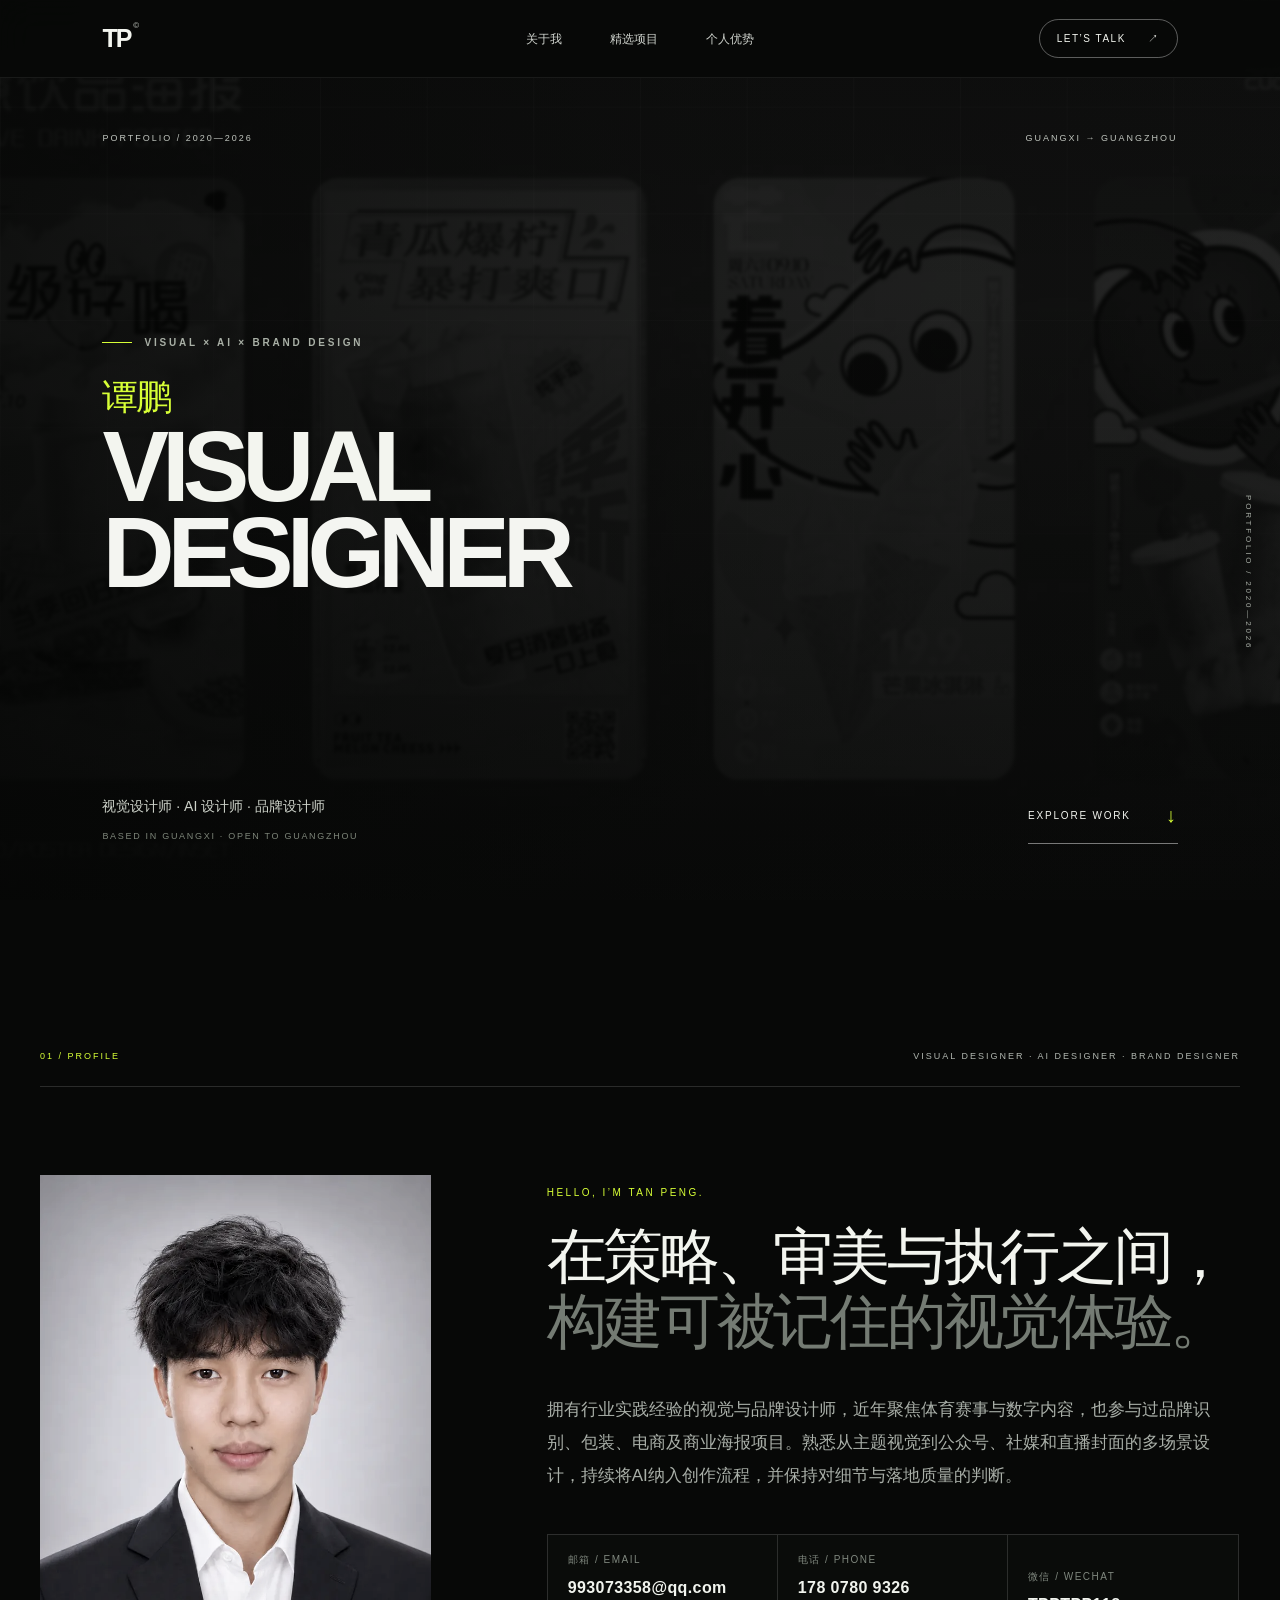
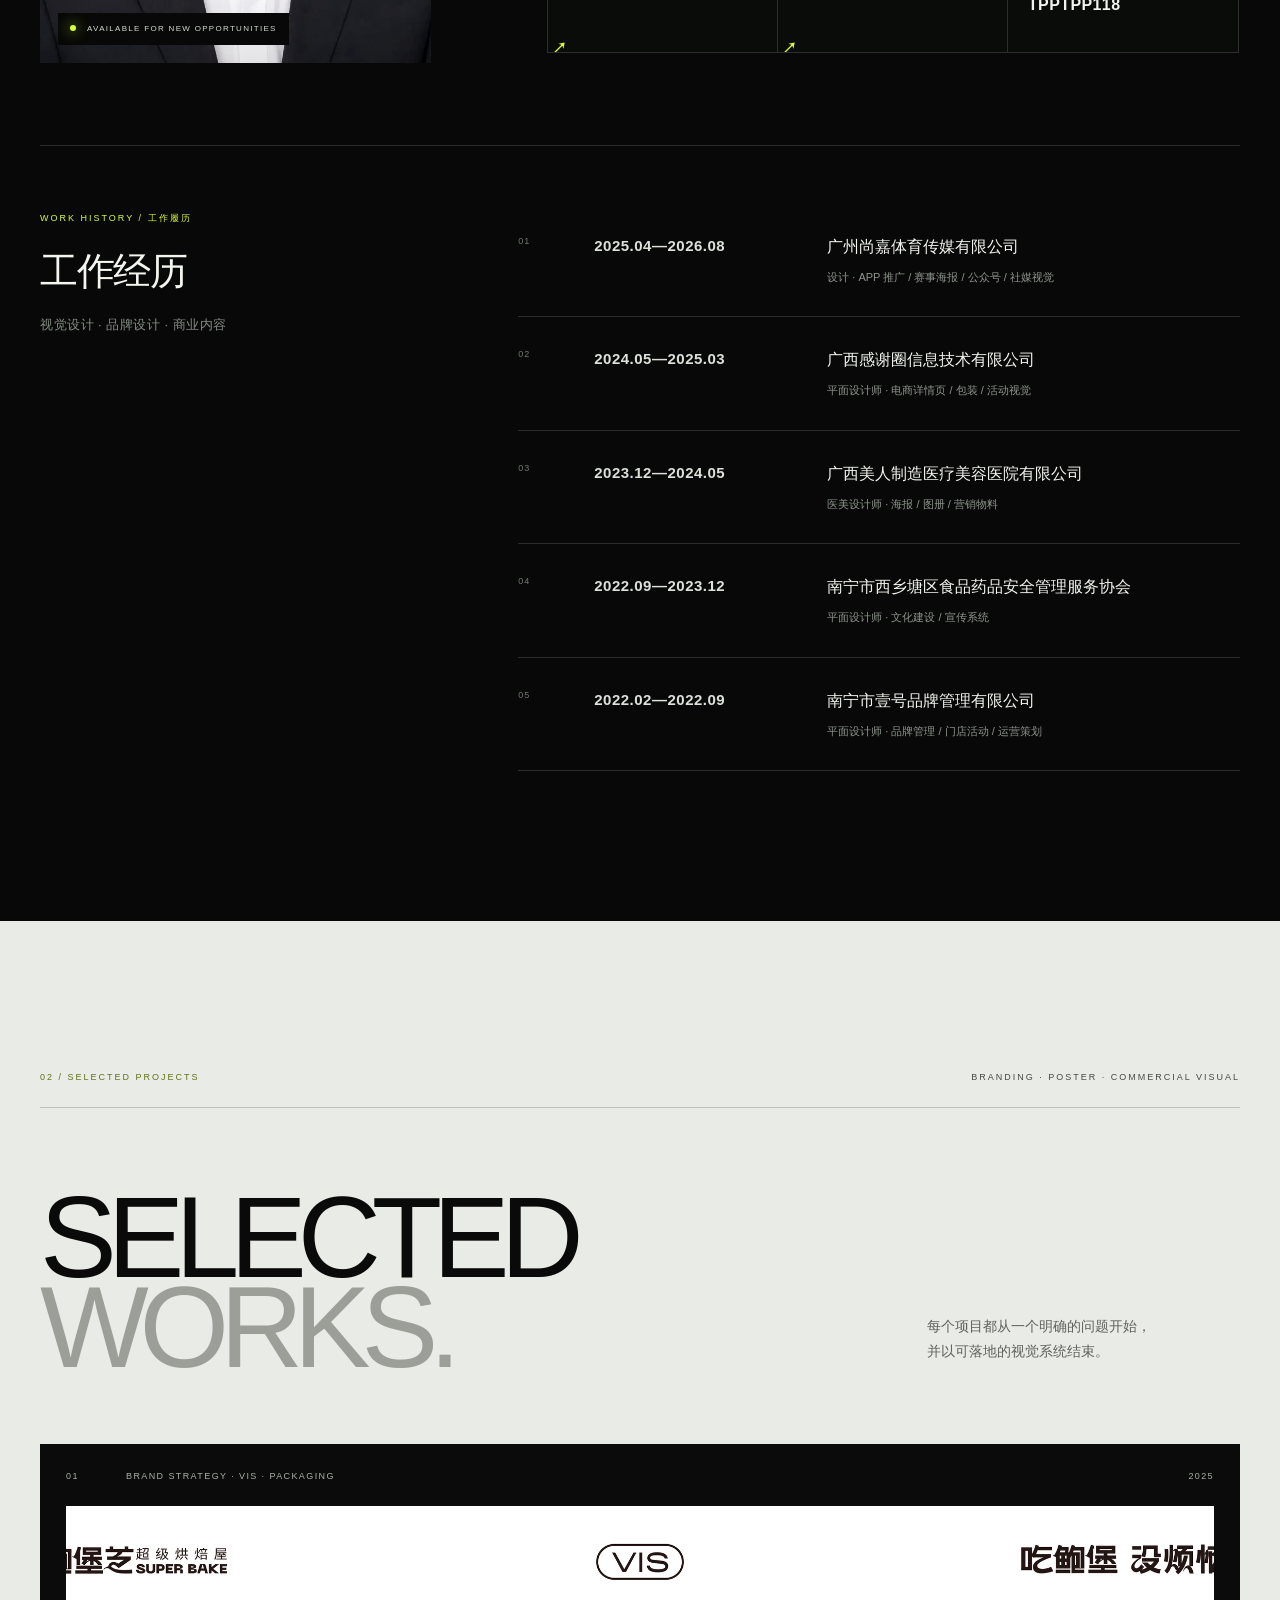
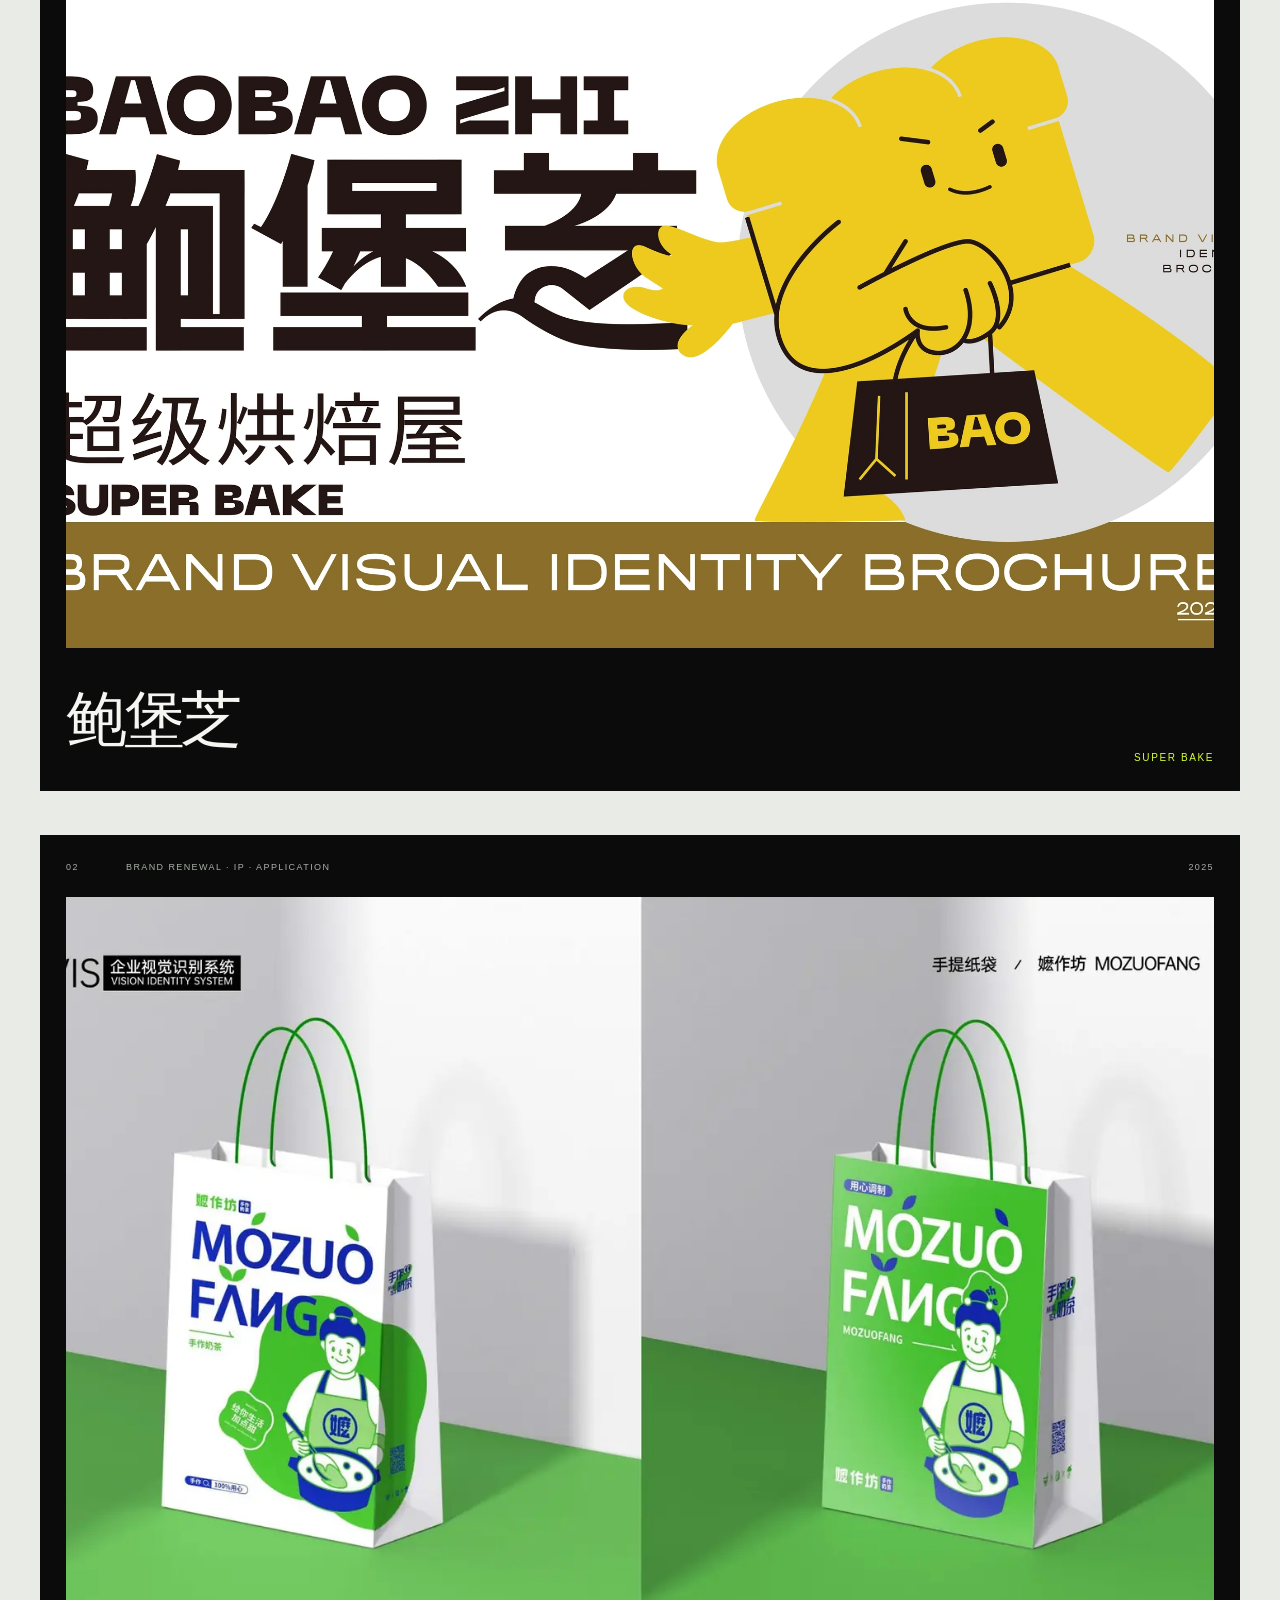
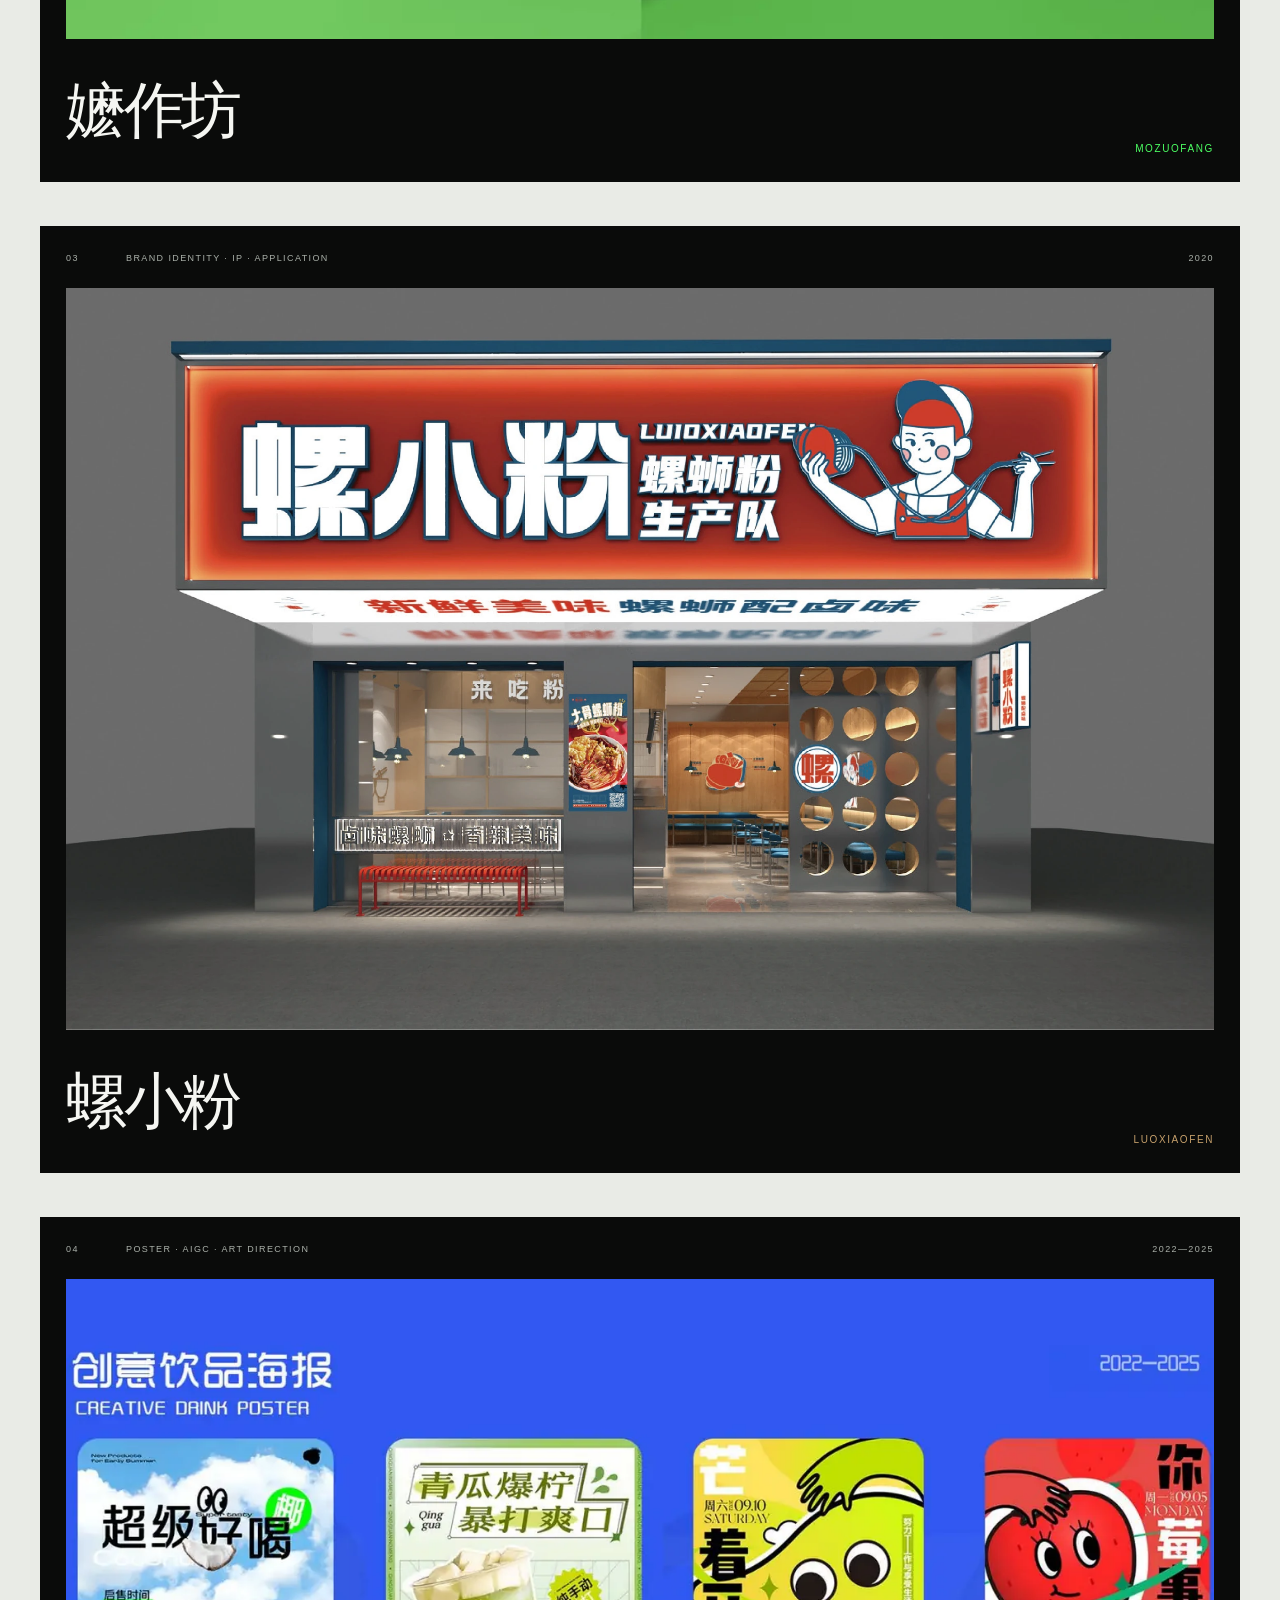
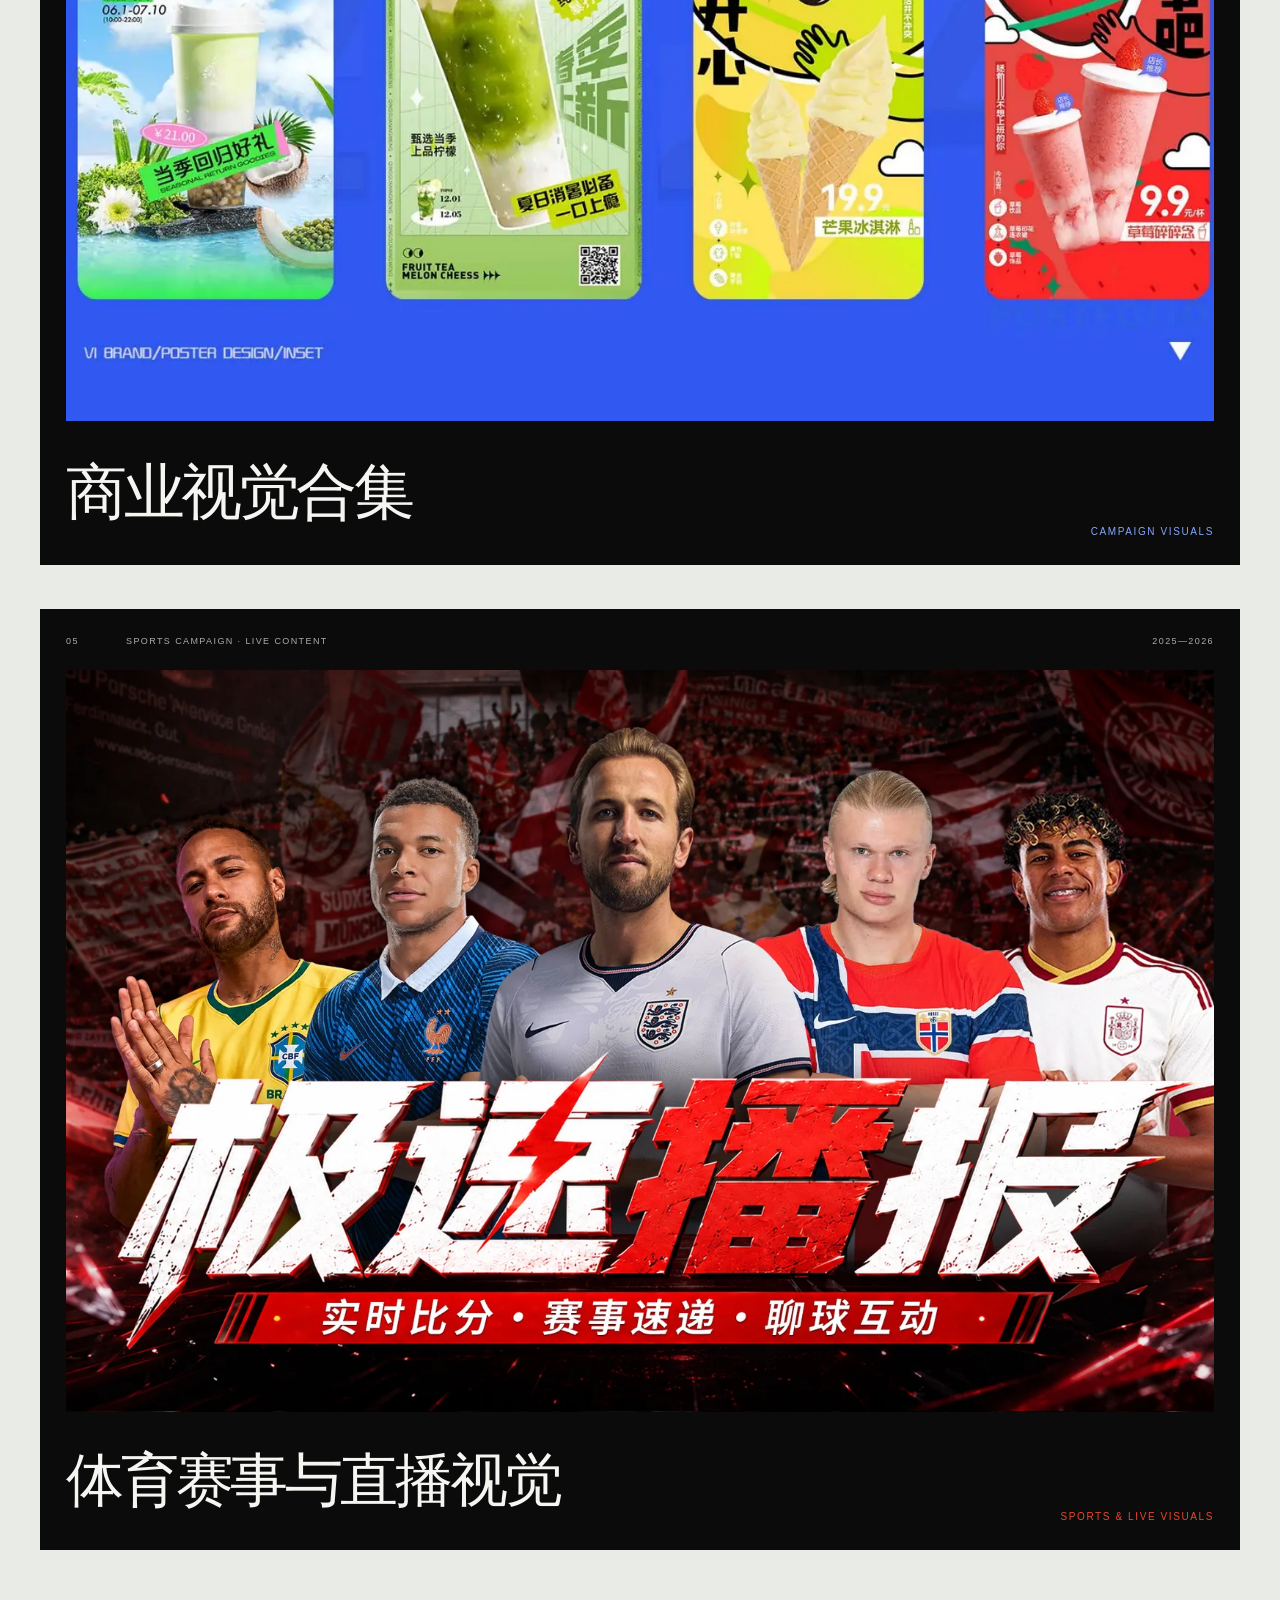
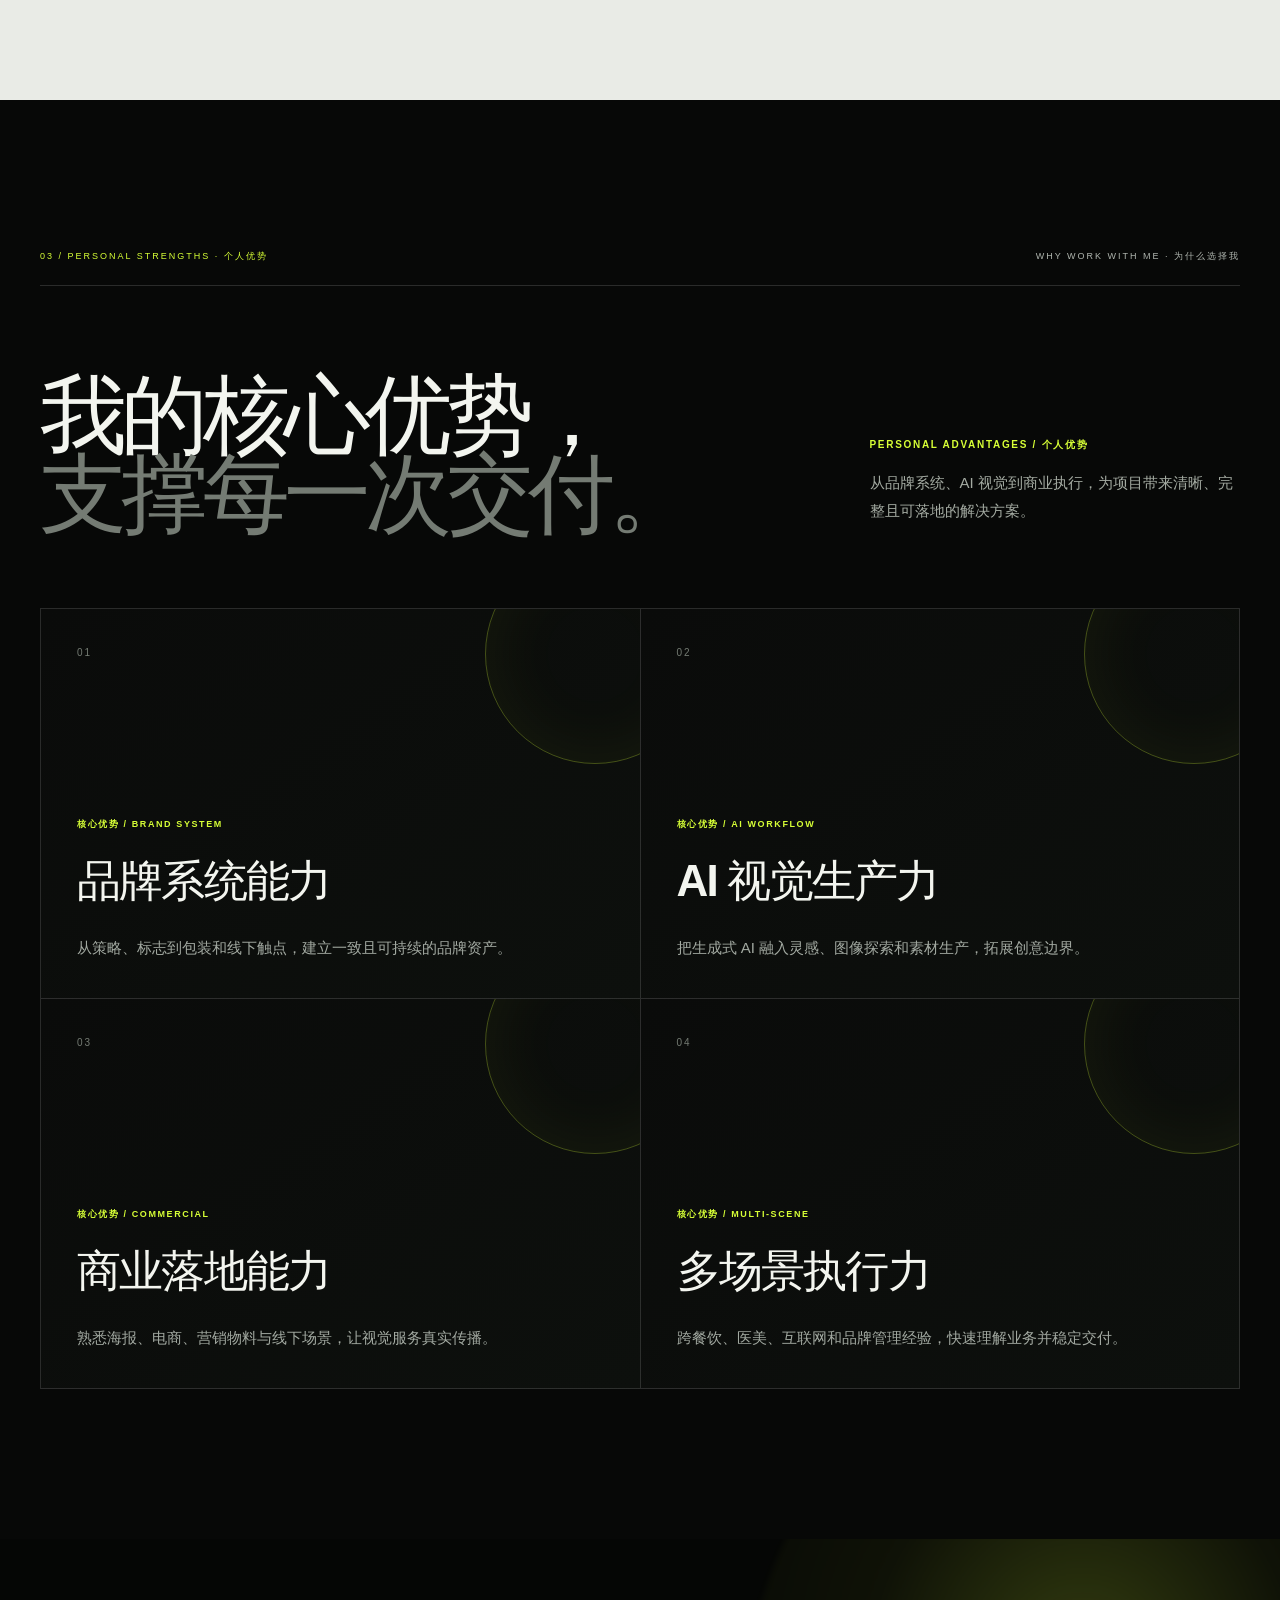
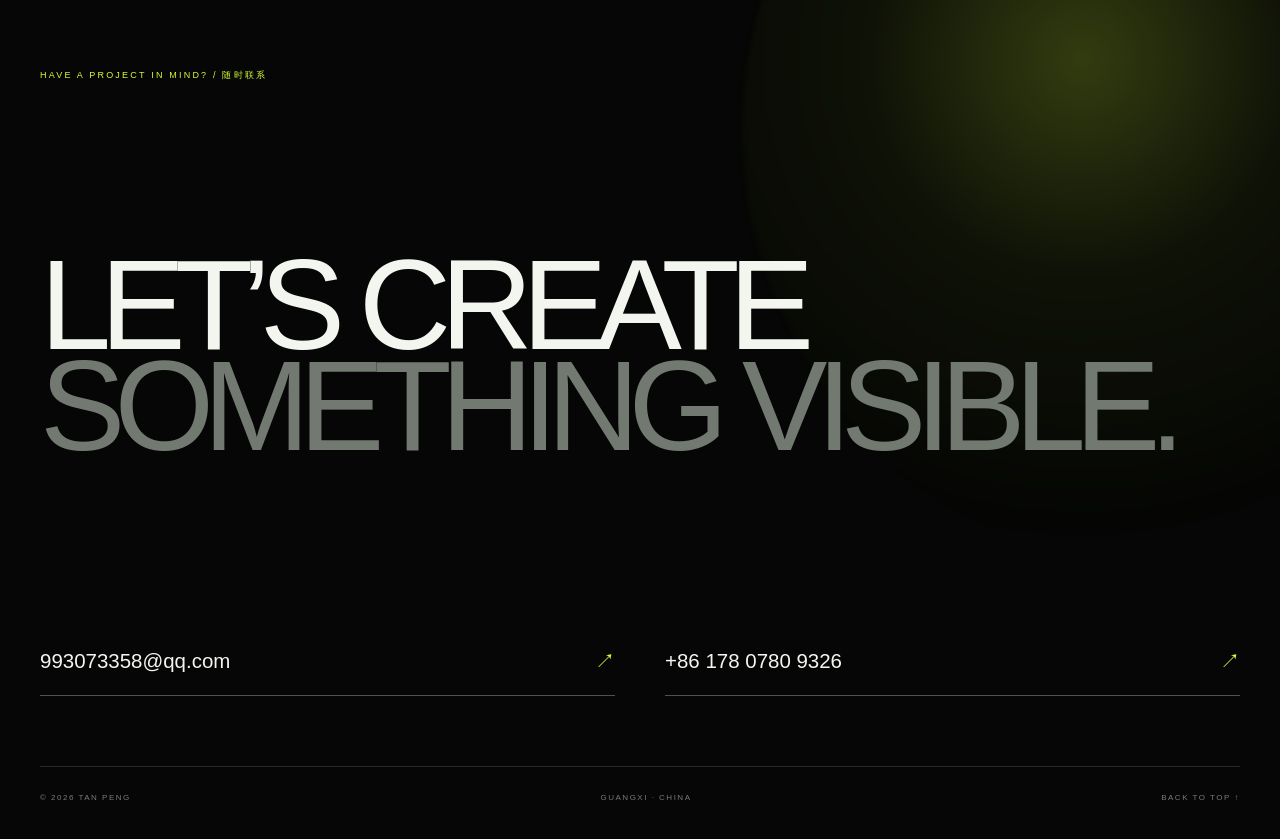
==== index.html @ 080be30c "Refresh Super Bake cover and brand positioning artwork" ====
<!doctype html>
<html lang="zh-CN">
  <head>
    <meta charset="UTF-8" />
    <meta name="viewport" content="width=device-width, initial-scale=1.0" />
    <meta name="description" content="视觉设计师、AI设计师、品牌设计师谭鹏的个人作品集 V2。" />
    <title>谭鹏 | Visual · AI · Brand Designer — V2</title>
    <script type="module" crossorigin src="./assets/index-BHKo-vGK.js?v=20261015-bao5"></script>
    <link rel="stylesheet" crossorigin href="./assets/index-DG2qx6yx.css">
    <link rel="stylesheet" href="./sports-case.css">
    <link rel="stylesheet" href="./baobao-case.css?v=20261014-4">
    <link rel="stylesheet" href="./mozuofang-case.css?v=20261014-moz3">
    <link rel="stylesheet" href="./luoxiaofen-case.css?v=20261014-luo1">
    <link rel="stylesheet" href="./site-cursor.css">
    <link rel="stylesheet" href="./case-controls.css?v=20261014-close1">
    <link rel="stylesheet" href="./case-highlights.css?v=20261014-highlight1">
    <link rel="stylesheet" href="./home-refinement.css?v=20261014-reference-motion1">
    <link rel="stylesheet" href="./case-media-loader.css?v=20261015-load1">
    <link rel="stylesheet" href="./hero-playback.css?v=20261015-wx1">
    <script type="module" src="./hero-playback.js?v=20261015-wx1"></script>
    <script type="module" src="./case-media-loader.js?v=20261015-bao5"></script>
    <script type="module" src="./home-refinement.js?v=20261014-reference-motion1"></script>
    <script type="module" src="./case-highlights.js?v=20261014-highlight1"></script>
    <script type="module" src="./sports-case.js?v=20261015-load1"></script>
    <script type="module" src="./baobao-case.js?v=20261015-bao5"></script>
    <script type="module" src="./mozuofang-case.js?v=20261015-load1"></script>
    <script type="module" src="./luoxiaofen-case.js?v=20261015-load1"></script>
    <script type="module" src="./resume-update.js?v=20260917-intro3"></script>
  </head>
  <body><div id="root"></div></body>
</html>
---- assets/index-DG2qx6yx.css ----
/*! tailwindcss v4.2.1 | MIT License | https://tailwindcss.com */
@layer theme{:root,:host{--font-sans:ui-sans-serif, system-ui, sans-serif, "Apple Color Emoji", "Segoe UI Emoji", "Segoe UI Symbol", "Noto Color Emoji";--font-mono:ui-monospace, SFMono-Regular, Menlo, Monaco, Consolas, "Liberation Mono", "Courier New", monospace;--spacing:.25rem;--default-font-family:var(--font-sans);--default-mono-font-family:var(--font-mono)}}@layer base{*,:after,:before,::backdrop{box-sizing:border-box;border:0 solid;margin:0;padding:0}::file-selector-button{box-sizing:border-box;border:0 solid;margin:0;padding:0}html,:host{-webkit-text-size-adjust:100%;tab-size:4;line-height:1.5;font-family:var(--default-font-family,ui-sans-serif, system-ui, sans-serif, "Apple Color Emoji", "Segoe UI Emoji", "Segoe UI Symbol", "Noto Color Emoji");font-feature-settings:var(--default-font-feature-settings,normal);font-variation-settings:var(--default-font-variation-settings,normal);-webkit-tap-highlight-color:transparent}hr{height:0;color:inherit;border-top-width:1px}abbr:where([title]){-webkit-text-decoration:underline dotted;text-decoration:underline dotted}h1,h2,h3,h4,h5,h6{font-size:inherit;font-weight:inherit}a{color:inherit;-webkit-text-decoration:inherit;-webkit-text-decoration:inherit;-webkit-text-decoration:inherit;-webkit-text-decoration:inherit;text-decoration:inherit}b,strong{font-weight:bolder}code,kbd,samp,pre{font-family:var(--default-mono-font-family,ui-monospace, SFMono-Regular, Menlo, Monaco, Consolas, "Liberation Mono", "Courier New", monospace);font-feature-settings:var(--default-mono-font-feature-settings,normal);font-variation-settings:var(--default-mono-font-variation-settings,normal);font-size:1em}small{font-size:80%}sub,sup{vertical-align:baseline;font-size:75%;line-height:0;position:relative}sub{bottom:-.25em}sup{top:-.5em}table{text-indent:0;border-color:inherit;border-collapse:collapse}:-moz-focusring{outline:auto}progress{vertical-align:baseline}summary{display:list-item}ol,ul,menu{list-style:none}img,svg,video,canvas,audio,iframe,embed,object{vertical-align:middle;display:block}img,video{max-width:100%;height:auto}button,input,select,optgroup,textarea{font:inherit;font-feature-settings:inherit;font-variation-settings:inherit;letter-spacing:inherit;color:inherit;opacity:1;background-color:#0000;border-radius:0}::file-selector-button{font:inherit;font-feature-settings:inherit;font-variation-settings:inherit;letter-spacing:inherit;color:inherit;opacity:1;background-color:#0000;border-radius:0}:where(select:is([multiple],[size])) optgroup{font-weight:bolder}:where(select:is([multiple],[size])) optgroup option{padding-inline-start:20px}::file-selector-button{margin-inline-end:4px}::placeholder{opacity:1}@supports (not ((-webkit-appearance:-apple-pay-button))) or (contain-intrinsic-size:1px){::placeholder{color:currentColor}@supports (color:color-mix(in lab, red, red)){::placeholder{color:color-mix(in oklab, currentcolor 50%, transparent)}}}textarea{resize:vertical}::-webkit-search-decoration{-webkit-appearance:none}::-webkit-date-and-time-value{min-height:1lh;text-align:inherit}::-webkit-datetime-edit{display:inline-flex}::-webkit-datetime-edit-fields-wrapper{padding:0}::-webkit-datetime-edit{padding-block:0}::-webkit-datetime-edit-year-field{padding-block:0}::-webkit-datetime-edit-month-field{padding-block:0}::-webkit-datetime-edit-day-field{padding-block:0}::-webkit-datetime-edit-hour-field{padding-block:0}::-webkit-datetime-edit-minute-field{padding-block:0}::-webkit-datetime-edit-second-field{padding-block:0}::-webkit-datetime-edit-millisecond-field{padding-block:0}::-webkit-datetime-edit-meridiem-field{padding-block:0}::-webkit-calendar-picker-indicator{line-height:1}:-moz-ui-invalid{box-shadow:none}button,input:where([type=button],[type=reset],[type=submit]){appearance:button}::file-selector-button{appearance:button}::-webkit-inner-spin-button{height:auto}::-webkit-outer-spin-button{height:auto}[hidden]:where(:not([hidden=until-found])){display:none!important}}@layer components;@layer utilities{.relative{position:relative}.start{inset-inline-start:var(--spacing)}.contents{display:contents}.hidden{display:none}.table{display:table}}:root{--v2-bg:#070807;--v2-panel:#0d0f0d;--v2-text:#f3f5ef;--v2-muted:#929991;--v2-line:#ffffff24;--v2-accent:#d7ff36;--v2-max:1700px}*{box-sizing:border-box}html{scroll-behavior:smooth;background:var(--v2-bg)}body{background:var(--v2-bg);color:var(--v2-text);margin:0;font-family:Arial,PingFang SC,Microsoft YaHei,sans-serif;overflow-x:hidden}a{color:inherit;text-decoration:none}button{font:inherit}.v2-root{background:var(--v2-bg);overflow:hidden}.v2-shell{width:min(calc(100% - 80px),var(--v2-max));margin-inline:auto}.v2-section{padding:150px 0}.v2-reveal{opacity:0;transition:opacity .85s,transform .85s cubic-bezier(.2,.7,.2,1);transform:translateY(34px)}.v2-reveal.is-in{opacity:1;transform:none}.v2-nav{z-index:70;height:84px;padding:0 max(40px,calc((100vw - var(--v2-max))/2));-webkit-backdrop-filter:blur(18px);backdrop-filter:blur(18px);background:#0506056b;border-bottom:1px solid #ffffff1f;grid-template-columns:1fr auto 1fr;align-items:center;display:grid;position:fixed;inset:0 0 auto}.v2-logo{align-items:flex-start;width:max-content;display:flex}.v2-logo b{letter-spacing:-2px;font-size:25px}.v2-logo span{color:var(--v2-accent);margin:2px 0 0 4px;font-size:8px}.v2-navlinks{letter-spacing:1.8px;color:#d0d4ce;gap:40px;font-size:10px;display:flex}.v2-navlinks a{transition:all .25s}.v2-navlinks a:hover{color:var(--v2-accent)}.v2-contact-button{letter-spacing:1.5px;border:1px solid #ffffff57;border-radius:50px;justify-self:end;padding:11px 17px;font-size:10px;transition:all .3s}.v2-contact-button span{margin-left:18px}.v2-contact-button:hover{color:#060706;background:var(--v2-accent);border-color:var(--v2-accent)}.v2-hero{background:#090a09;min-height:100vh;position:relative;overflow:hidden}.v2-hero-video{object-fit:cover;filter:grayscale(.85)saturate(.45)contrast(1.15)brightness(.52);width:100%;height:100%;position:absolute;inset:0;transform:scale(1.02)}.v2-video-shade{background:linear-gradient(90deg,#040504f0,#0405047a 54%,#0405043d),linear-gradient(#0000 40%,#030403cc);position:absolute;inset:0}.v2-grid{background-image:linear-gradient(#ffffff0d 1px,#0000 1px),linear-gradient(90deg,#ffffff0d 1px,#0000 1px);background-size:8.333vw 8.333vw;position:absolute;inset:0;-webkit-mask-image:linear-gradient(#000,#0000 88%);mask-image:linear-gradient(#000,#0000 88%)}.v2-hero-inner{z-index:2;flex-direction:column;min-height:100vh;padding:132px 0 56px;display:flex;position:relative}.v2-hero-topline{color:#c0c5be;letter-spacing:2px;justify-content:space-between;font-size:9px;display:flex}.v2-hero-title{margin:auto 0}.v2-hero-title p{color:var(--v2-accent);letter-spacing:3px;margin:0 0 25px;font-size:11px}.v2-hero-title h1{letter-spacing:-.085em;margin:0;font-size:clamp(76px,9.5vw,178px);font-weight:800;line-height:.76}.v2-hero-title h1 span{display:block}.v2-hero-title h1 span:nth-child(2){color:#0000;-webkit-text-stroke:1px #ffffffb8;padding-left:13vw}.v2-hero-bottom{justify-content:space-between;align-items:end;display:flex}.v2-hero-bottom p{color:#d5d8d3;margin:0;font-size:14px;line-height:1.7}.v2-hero-bottom a{letter-spacing:1.8px;border-bottom:1px solid #ffffff73;align-items:center;gap:35px;padding:13px 0;font-size:10px;display:flex}.v2-hero-bottom b{color:var(--v2-accent);font-size:20px}.v2-hero-index{z-index:2;writing-mode:vertical-rl;color:#a7ada5;letter-spacing:2.8px;font-size:8px;position:absolute;top:50%;right:25px}.v2-section-head{border-bottom:1px solid var(--v2-line);letter-spacing:2px;color:#b1b7b0;justify-content:space-between;padding-bottom:22px;font-size:9px;display:flex}.v2-section-head span{color:var(--v2-accent)}.v2-section-head p{margin:0}.v2-profile-grid{grid-template-columns:.72fr 1.28fr;gap:9vw;padding:88px 0 110px;display:grid}.v2-portrait{aspect-ratio:4/5;background:#c9cbc8;max-width:560px;margin:0;position:relative;overflow:hidden}.v2-portrait img{object-fit:cover;object-position:center 20%;filter:saturate(.58)contrast(1.07);width:100%;height:100%}.v2-portrait:after{content:"";position:absolute;inset:0;box-shadow:inset 0 0 110px #0000002e}.v2-portrait figcaption{z-index:2;color:#d6dbd3;letter-spacing:1.3px;background:#070807;padding:10px 12px;font-size:8px;position:absolute;bottom:18px;left:18px}.v2-portrait i{background:var(--v2-accent);width:6px;height:6px;box-shadow:0 0 14px var(--v2-accent);border-radius:50%;margin-right:8px;display:inline-block}.v2-profile-copy{align-self:center}.v2-kicker{color:var(--v2-accent);letter-spacing:2.5px;font-size:10px}.v2-profile-copy h2{letter-spacing:-.055em;margin:25px 0 38px;font-size:clamp(42px,4.7vw,78px);font-weight:550;line-height:1.08}.v2-profile-copy h2 em,.v2-cap-title h2 em{color:#747b73;font-style:normal;display:block}.v2-intro{color:#a9afa8;max-width:820px;margin:0;font-size:17px;line-height:1.95}.v2-personal-links{border:1px solid var(--v2-line);background:#0a0c0a;grid-template-columns:repeat(3,1fr);margin-top:42px;display:grid}.v2-personal-links a,.v2-personal-links>span{border-right:1px solid var(--v2-line);flex-direction:column;justify-content:center;gap:9px;min-height:92px;padding:17px 20px;display:flex;position:relative}.v2-personal-links>:last-child{border-right:0}.v2-personal-links small{color:#7f877e;letter-spacing:1.5px;font-size:9px}.v2-personal-links strong{color:#f1f4ee;letter-spacing:.4px;font-size:14px}.v2-personal-links b{color:var(--v2-accent);font-size:17px;position:absolute;top:50%;right:18px;transform:translateY(-50%)}.v2-stats{border-top:1px solid var(--v2-line);border-bottom:1px solid var(--v2-line);grid-template-columns:repeat(4,1fr);display:grid}.v2-stats div{border-right:1px solid var(--v2-line);flex-direction:column;justify-content:space-between;min-height:210px;padding:34px;display:flex}.v2-stats div:last-child{border:0}.v2-stats strong{letter-spacing:-5px;font-size:72px;font-weight:450;line-height:1}.v2-stats sup{color:var(--v2-accent);font-size:25px}.v2-stats span{color:#d8ddd5;grid-template-columns:auto 1fr;align-items:baseline;gap:0 8px;line-height:1.3;display:grid}.v2-stats span b{color:var(--v2-accent);font-size:13px}.v2-stats span em{letter-spacing:.4px;font-size:15px;font-style:normal;font-weight:600}.v2-stats span small{color:#777f76;letter-spacing:1.4px;grid-column:1/-1;margin-top:7px;font-size:8px}.v2-experience{grid-template-columns:.7fr 1.3fr;gap:7vw;padding-top:125px;display:grid}.v2-experience-title span{color:var(--v2-accent);letter-spacing:2px;font-size:9px}.v2-experience-title h3{letter-spacing:-.035em;margin:20px 0;font-size:38px;font-weight:500;line-height:1.25}.v2-experience-row{border-bottom:1px solid var(--v2-line);grid-template-columns:48px 205px 1fr;align-items:start;gap:28px;padding:31px 0;display:grid}.v2-experience-row>span{color:#717970;letter-spacing:1px;font-size:9px}.v2-experience-row time{color:#dce1da;letter-spacing:.5px;font-size:13px;font-weight:600}.v2-experience-row h4{margin:0 0 10px;font-size:16px;font-weight:500}.v2-experience-row p{color:#8e958d;margin:0;font-size:11px}.v2-work{color:#090a09;background:#e9ebe6}.v2-section-head.light{color:#454943;border-color:#0000002e}.v2-section-head.light span{color:#637018}.v2-work-title{grid-template-columns:1.45fr .55fr;align-items:end;gap:60px;padding:85px 0 72px;display:grid}.v2-work-title h2{letter-spacing:-.08em;margin:0;font-size:clamp(74px,9vw,152px);line-height:.78}.v2-work-title h2 em{color:#9b9f98;font-style:normal}.v2-work-title p{color:#5e635d;margin:0 0 8px;font-size:14px;line-height:1.8}.v2-project-list{flex-direction:column;gap:44px;display:flex}.v2-project-card{color:#f5f6f2;background:#0a0b0a;padding:26px}.v2-project-card button{width:100%;color:inherit;text-align:left;cursor:pointer;background:0 0;border:0;padding:0;display:block}.v2-project-meta{color:#aab0a9;letter-spacing:1.4px;grid-template-columns:60px 1fr auto;padding:0 0 22px;font-size:9px;display:grid}.v2-project-meta p{margin:0}.v2-project-image{background:#121412;height:min(58vw,820px);position:relative;overflow:hidden}.v2-project-image img{object-fit:cover;width:100%;height:100%;transition:transform 1s cubic-bezier(.2,.7,.2,1),filter .5s}.v2-project-image span{background:var(--project-accent);color:#080908;letter-spacing:1.5px;opacity:0;padding:14px 18px;font-size:9px;transition:all .4s;position:absolute;bottom:24px;right:24px;transform:translateY(20px)}.v2-project-card:hover img{filter:saturate(1.08);transform:scale(1.025)}.v2-project-card:hover .v2-project-image span{opacity:1;transform:none}.v2-project-name{justify-content:space-between;align-items:end;padding-top:25px;display:flex}.v2-project-name h3{letter-spacing:-.055em;margin:0;font-size:clamp(38px,4.8vw,78px)}.v2-project-name p{color:var(--project-accent);letter-spacing:1.6px;margin:0;font-size:10px}.v2-cap-title{grid-template-columns:1.35fr .65fr;align-items:end;gap:60px;padding:90px 0 75px;display:grid}.v2-cap-title h2{letter-spacing:-.065em;margin:0;font-size:clamp(52px,6.8vw,108px);line-height:.9}.v2-cap-title p{color:#a4aba2;max-width:520px;margin:0 0 8px;font-size:15px;line-height:1.85}.v2-cap-title p b{color:var(--v2-accent);letter-spacing:1.7px;margin-bottom:15px;font-size:10px;display:block}.v2-cap-grid{border-top:1px solid var(--v2-line);border-left:1px solid var(--v2-line);grid-template-columns:1fr 1fr;display:grid}.v2-cap-card{border-right:1px solid var(--v2-line);border-bottom:1px solid var(--v2-line);background:linear-gradient(145deg,#0a0b0a,#0d100d);flex-direction:column;justify-content:space-between;min-height:390px;padding:36px;display:flex;position:relative;overflow:hidden}.v2-cap-card>span{color:#747b73;letter-spacing:2px;font-size:10px}.v2-cap-card i{border:1px solid #d7ff3647;border-radius:50%;width:220px;height:220px;transition:all .6s;position:absolute;top:-65px;right:-65px;box-shadow:inset 0 0 75px #d7ff360f}.v2-cap-card:hover i{background:#d7ff360d;transform:scale(1.18)}.v2-cap-card small{color:var(--v2-accent);letter-spacing:1.6px;font-size:9px;font-weight:650}.v2-cap-card h3{letter-spacing:-.04em;margin:14px 0 20px;font-size:44px;font-weight:550}.v2-cap-card p{color:#a2a9a1;max-width:560px;margin:0;font-size:15px;line-height:1.85}.v2-footer{background:#050605;min-height:100vh;position:relative;overflow:hidden}.v2-footer-orb{filter:blur(3px);background:radial-gradient(circle at 38% 42%,#d7ff3638,#d7ff360d 28%,#0000 64%);border-radius:50%;width:70vw;height:70vw;position:absolute;top:-20vw;right:-28vw}.v2-footer-inner{z-index:2;flex-direction:column;justify-content:space-between;min-height:100vh;padding:130px 0 35px;display:flex;position:relative}.v2-footer-inner>p{color:var(--v2-accent);letter-spacing:2.2px;margin:0;font-size:9px}.v2-footer h2{letter-spacing:-.085em;margin:auto 0;font-size:clamp(72px,10vw,170px);line-height:.79}.v2-footer h2 em{color:#727971;font-style:normal}.v2-footer-contact{grid-template-columns:1fr 1fr;gap:50px;margin-bottom:70px;display:grid}.v2-footer-contact a{border-bottom:1px solid #ffffff4d;justify-content:space-between;padding:18px 0;font-size:clamp(17px,1.6vw,27px);display:flex}.v2-footer-contact span{color:var(--v2-accent)}.v2-footer-bottom{border-top:1px solid var(--v2-line);color:#777e77;letter-spacing:1.5px;justify-content:space-between;padding-top:25px;font-size:8px;display:flex}.v2-case{z-index:100;color:#f4f5f1;background:#070807;position:fixed;inset:0;overflow:auto}.v2-case>header{z-index:4;border-bottom:1px solid var(--v2-line);-webkit-backdrop-filter:blur(20px);backdrop-filter:blur(20px);letter-spacing:1.7px;background:#070807e0;justify-content:space-between;align-items:center;height:78px;padding:0 32px;font-size:9px;display:flex;position:sticky;top:0}.v2-case>header button{color:#fff;cursor:pointer;background:0 0;border:0;padding:0}.v2-case>header b{color:var(--v2-accent);margin-left:18px;font-size:22px}.v2-case-shell{width:min(calc(100% - 80px),var(--v2-max));margin:auto;padding:110px 0}.v2-case-title{padding-bottom:70px}.v2-case-title p{color:var(--case-accent);letter-spacing:1.7px;font-size:9px}.v2-case-title h2{letter-spacing:-.075em;margin:30px 0 0;font-size:clamp(68px,9vw,150px);line-height:.78}.v2-case-title small{color:#737a72;letter-spacing:2px;margin-top:24px;font-size:.14em;display:block}.v2-case-hero{margin:0}.v2-case-hero img{object-fit:cover;width:100%;max-height:880px;display:block}.v2-case-summary{border-bottom:1px solid var(--v2-line);grid-template-columns:1.4fr .6fr;gap:9vw;padding:110px 7vw;display:grid}.v2-case-summary p{letter-spacing:-.04em;margin:0;font-size:clamp(28px,3.2vw,52px);line-height:1.32}.v2-case-summary span{color:#8e958d;align-self:end;font-size:10px;line-height:1.8}.v2-case-thinking{background:#262926;grid-template-columns:1fr 1fr;gap:2px;display:grid}.v2-case-thinking article{background:#0b0c0b;padding:80px 7vw}.v2-case-thinking span{color:var(--v2-accent);letter-spacing:1.7px;font-size:8px}.v2-case-thinking h3{margin:54px 0 18px;font-size:34px;font-weight:500}.v2-case-thinking p{color:#979e96;max-width:600px;margin:0;font-size:14px;line-height:1.9}.v2-case-gallery{grid-template-columns:1fr 1fr;gap:30px;padding-top:100px;display:grid}.v2-case-gallery figure{margin:0}.v2-case-gallery figure.wide{grid-column:1/-1}.v2-case-gallery img{object-fit:cover;background:#151715;width:100%;height:100%;max-height:820px;display:block}.v2-case-gallery figcaption{color:#717870;letter-spacing:1.5px;padding-top:12px;font-size:8px}@media (width<=1000px){.v2-shell{width:min(calc(100% - 38px),var(--v2-max))}.v2-nav{grid-template-columns:1fr 1fr;height:70px;padding:0 19px}.v2-navlinks{display:none}.v2-hero-inner{padding-top:110px}.v2-hero-title h1{font-size:18vw}.v2-hero-title h1 span:nth-child(2){padding-left:0}.v2-hero-index{display:none}.v2-profile-grid,.v2-experience,.v2-work-title,.v2-cap-title,.v2-case-summary{grid-template-columns:1fr}.v2-portrait{max-width:100%}.v2-personal-links{grid-template-columns:1fr}.v2-personal-links a,.v2-personal-links>span{border-right:0;border-bottom:1px solid var(--v2-line)}.v2-personal-links>:last-child{border-bottom:0}.v2-stats{grid-template-columns:1fr 1fr}.v2-stats div:nth-child(2){border-right:0}.v2-experience-row{grid-template-columns:35px 1fr}.v2-experience-row time{font-size:12px}.v2-experience-row>div{grid-column:2}.v2-project-card{padding:15px}.v2-project-image{height:65vw}.v2-project-meta p{display:none}.v2-cap-grid,.v2-footer-contact,.v2-case-thinking,.v2-case-gallery{grid-template-columns:1fr}.v2-case-shell{width:calc(100% - 38px);padding-top:70px}.v2-case-gallery figure.wide{grid-column:auto}}@media (prefers-reduced-motion:reduce){html{scroll-behavior:auto}.v2-reveal{opacity:1;transform:none}.v2-hero-video{display:none}.v2-hero{background:#0a0b0a}}.v2-personal-links a,.v2-personal-links>span{min-height:100px}.v2-personal-links small{font-size:10px}.v2-personal-links strong{font-size:16px}.v2-experience-row time{font-size:15px}.v2-profile-grid{padding-bottom:82px}.v2-experience{border-top:1px solid var(--v2-line);padding-top:58px}.v2-experience-title p{color:#858c84;letter-spacing:.5px;margin:0;font-size:13px}.v2-profile-copy{isolation:isolate;border:1px solid #0000;margin:-34px;padding:34px;transition:border-color .35s,background-color .35s;position:relative;overflow:hidden}.v2-profile-copy:before{content:"";z-index:-1;opacity:0;background:radial-gradient(440px circle at var(--pointer-x,68%) var(--pointer-y,32%),#d7ff3621,#d7ff3609 34%,transparent 68%);transition:opacity .35s;position:absolute;inset:0}.v2-profile-copy h2,.v2-profile-copy h2 em,.v2-profile-copy .v2-intro{transition:transform .55s cubic-bezier(.2,.75,.2,1),color .4s}.v2-personal-links>a,.v2-personal-links>span{isolation:isolate;transition:background-color .32s,color .32s,transform .32s;overflow:hidden}.v2-personal-links>a:after,.v2-personal-links>span:after{content:"";z-index:0;background:var(--v2-accent);transform-origin:100%;transition:transform .42s cubic-bezier(.2,.75,.2,1);position:absolute;inset:0;transform:scaleX(0)}.v2-personal-links small,.v2-personal-links strong,.v2-personal-links b{z-index:1;transition:color .3s,transform .35s cubic-bezier(.2,.75,.2,1);position:relative}.v2-experience-row{isolation:isolate;transition:border-color .35s;position:relative;overflow:hidden}.v2-experience-row:before{content:"";z-index:0;transform-origin:100%;background:linear-gradient(90deg,#d7ff3621,#d7ff3609 62%,#0000);transition:transform .52s cubic-bezier(.2,.75,.2,1);position:absolute;inset:0;transform:scaleX(0)}.v2-experience-row:after{content:"";z-index:2;background:var(--v2-accent);width:2px;transition:transform .38s;position:absolute;top:18%;bottom:18%;left:0;transform:scaleY(0)}.v2-experience-row>span,.v2-experience-row>time,.v2-experience-row>div{z-index:1;transition:color .3s,transform .42s cubic-bezier(.2,.75,.2,1);position:relative}.v2-experience-row h4,.v2-experience-row p{transition:color .3s,transform .42s cubic-bezier(.2,.75,.2,1)}@media (hover:hover) and (pointer:fine){.v2-profile-copy:is(:hover,.is-pointer-active){background-color:#ffffff03;border-color:#d7ff362e}.v2-profile-copy:is(:hover,.is-pointer-active):before{opacity:1}.v2-profile-copy:is(:hover,.is-pointer-active) h2{transform:translate(8px)}.v2-profile-copy:is(:hover,.is-pointer-active) h2 em{color:#929b8f;transform:translate(18px)}.v2-profile-copy:is(:hover,.is-pointer-active) .v2-intro{color:#c0c6be;transform:translate(4px)}.v2-personal-links>a:hover,.v2-personal-links>span:hover{transform:translateY(-4px)}.v2-personal-links>a:hover:after,.v2-personal-links>span:hover:after{transform-origin:0;transform:scaleX(1)}.v2-personal-links>a:hover small,.v2-personal-links>span:hover small,.v2-personal-links>a:hover strong,.v2-personal-links>span:hover strong,.v2-personal-links>a:hover b{color:#080a07}.v2-personal-links>a:hover b{transform:translate(4px,-50%)rotate(45deg)}.v2-personal-links>.is-pointer-active{transform:translateY(-4px)}.v2-personal-links>.is-pointer-active:after{transform-origin:0;transform:scaleX(1)}.v2-personal-links>.is-pointer-active small,.v2-personal-links>.is-pointer-active strong,.v2-personal-links>a.is-pointer-active b{color:#080a07}.v2-personal-links>a.is-pointer-active b{transform:translate(4px,-50%)rotate(45deg)}.v2-personal-links>a:focus-visible{outline:2px solid var(--v2-accent);outline-offset:-2px}.v2-experience-row:is(:hover,.is-pointer-active){border-color:#d7ff3652}.v2-experience-row:is(:hover,.is-pointer-active):before{transform-origin:0;transform:scaleX(1)}.v2-experience-row:is(:hover,.is-pointer-active):after{transform:scaleY(1)}.v2-experience-row:is(:hover,.is-pointer-active)>span,.v2-experience-row:is(:hover,.is-pointer-active)>time{color:var(--v2-accent);transform:translate(12px)}.v2-experience-row:is(:hover,.is-pointer-active) h4{color:#fff;transform:translate(12px)}.v2-experience-row:is(:hover,.is-pointer-active) p{color:#bfc5bd;transform:translate(12px)}}@media (prefers-reduced-motion:reduce){.v2-profile-copy,.v2-profile-copy:before,.v2-profile-copy h2,.v2-profile-copy h2 em,.v2-profile-copy .v2-intro,.v2-personal-links>*,.v2-personal-links>a:after,.v2-personal-links>span:after,.v2-experience-row,.v2-experience-row:before,.v2-experience-row:after,.v2-experience-row>*{transition:none!important}.v2-profile-copy:before{display:none}}.v2-lite .v2-hero-static{filter:grayscale(.72)saturate(.58)contrast(1.12)brightness(.48);transform:scale(1.01)}.v2-lite .v2-reveal{transition-duration:.55s;transform:translateY(18px)}.v2-lite .v2-reveal.is-in{transform:none}.v2-lite .v2-profile-copy:before{display:none}.v2-lite .v2-logo span{letter-spacing:1px;margin-top:5px;font-size:6px}
---- sports-case.css ----
.sports-project-card .v2-project-image img { object-position: center; }
.sports-project-card .v2-project-name { gap: 24px; }
.sports-project-card .v2-project-name h3 { font-size: clamp(30px, 4.5vw, 72px); }
.sports-case-modal .v2-case-title h2 { font-size: clamp(50px, 8vw, 126px); line-height: 1.02; }
.sports-case-modal .v2-case-hero img { max-height: none; aspect-ratio: 16 / 9; }
.sports-summary { align-items: end; }
.sports-case-intro { color: #b2b8b0; max-width: 850px; padding: 20px 7vw 75px; font-size: 17px; line-height: 1.9; }
.sports-group { border-top: 1px solid #363a36; padding: 82px 0 100px; }
.sports-group-heading { display: grid; grid-template-columns: 130px 1fr minmax(240px, 360px); gap: 30px; align-items: end; padding-bottom: 42px; }
.sports-group-heading span { color: #e84930; font-size: 12px; letter-spacing: .14em; }
.sports-group-heading h3 { margin: 0; font-size: clamp(32px, 4.6vw, 64px); font-weight: 600; letter-spacing: -.06em; }
.sports-group-heading p { color: #a5ada4; margin: 0 0 5px; font-size: 16px; line-height: 1.7; }
.sports-grid { display: grid; grid-template-columns: repeat(2, minmax(0, 1fr)); gap: 38px 28px; align-items: start; }
.sports-group--portrait .sports-grid, .sports-group--schedule .sports-grid { grid-template-columns: repeat(4, minmax(0, 1fr)); }
.sports-group--schedule .sports-grid { grid-template-columns: repeat(3, minmax(0, 1fr)); }
.sports-grid figure { display: flex; flex-direction: column; margin: 0; min-width: 0; }
.sports-media { display: flex; align-items: center; justify-content: center; width: 100%; aspect-ratio: 16 / 9; background: #1b1e1b; overflow: hidden; }
.sports-group--mixed .sports-grid figure:nth-child(-n+2) .sports-media { aspect-ratio: 2 / 1; }
.sports-group--mixed .sports-grid figure:nth-child(n+3) .sports-media { aspect-ratio: 1 / 1; }
.sports-group--portrait .sports-media, .sports-group--schedule .sports-media { aspect-ratio: 3 / 4; }
.sports-grid img { display: block; width: 100%; height: 100%; object-fit: contain; }
.sports-grid figcaption { color: #c4cac3; display: flex; flex-wrap: wrap; justify-content: space-between; gap: 8px; padding-top: 12px; font-size: 13px; line-height: 1.5; }
.sports-grid a { color: #e84930; text-decoration: none; white-space: nowrap; }
.sports-grid a:hover, .sports-grid a:focus-visible { text-decoration: underline; }
.sports-endnote { border-top: 1px solid #363a36; color: #8d958c; padding-top: 32px; font-size: 12px; letter-spacing: .18em; }
@media (max-width: 1000px) {
  .sports-group-heading { grid-template-columns: 1fr; gap: 13px; }
  .sports-group--portrait .sports-grid { grid-template-columns: repeat(2, minmax(0, 1fr)); }
  .sports-group--schedule .sports-grid { grid-template-columns: repeat(2, minmax(0, 1fr)); }
  .sports-project-card .v2-project-name { align-items: start; flex-direction: column; }
}
@media (max-width: 620px) {
  .sports-case-modal .v2-case-title h2 { font-size: clamp(42px, 12vw, 68px); }
  .sports-case-intro { padding: 12px 0 56px; font-size: 16px; }
  .sports-group { padding: 62px 0; }
  .sports-grid, .sports-group--portrait .sports-grid, .sports-group--schedule .sports-grid { grid-template-columns: 1fr; gap: 32px; }
  .sports-grid figcaption { font-size: 14px; }
}
---- baobao-case.css ----
.baobao-case .baobao-gallery {
  display: block;
  padding-top: 80px;
}

.baobao-chapter + .baobao-chapter {
  margin-top: 90px;
}

.baobao-chapter-heading {
  display: grid;
  grid-template-columns: 130px 1fr minmax(260px, 390px);
  align-items: end;
  gap: 28px;
  padding: 38px 0;
  border-top: 1px solid var(--v2-line);
}

.baobao-chapter-heading > span {
  color: #f6ce00;
  font-size: 11px;
  letter-spacing: .12em;
}

.baobao-chapter-heading h3 {
  margin: 0;
  font-size: clamp(28px, 3.5vw, 54px);
  font-weight: 500;
  letter-spacing: -.05em;
  line-height: 1.2;
}

.baobao-chapter-heading > p {
  margin: 0;
  color: #a5ada4;
  font-size: 14px;
  line-height: 1.9;
}

.baobao-grid {
  display: grid;
  grid-template-columns: repeat(2, minmax(0, 1fr));
  align-items: start;
  gap: 44px 30px;
}

.baobao-image-link {
  display: block;
  background: #fff;
}

.baobao-case .baobao-grid > figure.wide {
  grid-column: 1 / -1;
}

.baobao-image-link:focus-visible {
  outline: 2px solid #f6ce00;
  outline-offset: 5px;
}

.baobao-case .baobao-grid img {
  width: 100%;
  height: auto;
  max-height: none;
  object-fit: contain;
  background: #fff;
}

/* The 1600px source has a white export strip on its last ten columns. */
.baobao-image-link--trim-right {
  overflow: hidden;
  background: #f8d101;
}
.baobao-case .baobao-image-link--trim-right img {
  width: calc(100% * 1600 / 1590);
  max-width: none;
}

.baobao-case .baobao-grid figcaption {
  padding-top: 16px;
  color: #c4cac3;
  font-size: 14px;
  letter-spacing: 0;
  line-height: 1.8;
}

.baobao-grid figcaption strong {
  font-weight: 500;
}

.baobao-grid figcaption p {
  margin: 5px 0 0;
  color: #a5ada4;
  font-size: 13px;
}

@media (max-width: 1000px) {
  .baobao-chapter-heading {
    grid-template-columns: 1fr;
    gap: 14px;
  }
}

@media (max-width: 700px) {
  .baobao-case .baobao-gallery { padding-top: 52px; }
  .baobao-chapter + .baobao-chapter { margin-top: 60px; }
  .baobao-chapter-heading { padding: 28px 0; }
  .baobao-grid { grid-template-columns: 1fr; gap: 32px; }
  .baobao-case .baobao-grid figure.wide { grid-column: 1 / -1; }
}
---- mozuofang-case.css ----
.mozuofang-case .mozuofang-gallery {
  display: block;
  padding-top: 80px;
}

.mozuofang-chapter + .mozuofang-chapter {
  margin-top: 90px;
}

.mozuofang-chapter-heading {
  display: grid;
  grid-template-columns: 130px 1fr minmax(260px, 390px);
  align-items: end;
  gap: 28px;
  padding: 38px 0;
  border-top: 1px solid var(--v2-line);
}

.mozuofang-chapter-heading > span {
  color: #40bc2a;
  font-size: 11px;
  letter-spacing: .12em;
}

.mozuofang-chapter-heading h3 {
  margin: 0;
  font-size: clamp(28px, 3.5vw, 54px);
  font-weight: 500;
  letter-spacing: -.05em;
  line-height: 1.2;
}

.mozuofang-chapter-heading > p {
  margin: 0;
  color: #a5ada4;
  font-size: 14px;
  line-height: 1.9;
}

.mozuofang-grid {
  display: grid;
  grid-template-columns: repeat(2, minmax(0, 1fr));
  align-items: start;
  gap: 44px 30px;
}

.mozuofang-image-link {
  display: block;
  background: #fff;
}

.mozuofang-case .mozuofang-grid > figure.wide {
  grid-column: 1 / -1;
}

.mozuofang-image-link:focus-visible {
  outline: 2px solid #40bc2a;
  outline-offset: 5px;
}

.mozuofang-case .mozuofang-grid img {
  width: 100%;
  height: auto;
  max-height: none;
  object-fit: contain;
  background: #fff;
}

.mozuofang-case .mozuofang-grid figcaption {
  padding-top: 16px;
  color: #c4cac3;
  font-size: 14px;
  letter-spacing: 0;
  line-height: 1.8;
}

.mozuofang-grid figcaption strong {
  font-weight: 500;
}

.mozuofang-grid figcaption p {
  margin: 5px 0 0;
  color: #a5ada4;
  font-size: 13px;
}

@media (max-width: 1000px) {
  .mozuofang-chapter-heading {
    grid-template-columns: 1fr;
    gap: 14px;
  }
}

@media (max-width: 700px) {
  .mozuofang-case .mozuofang-gallery { padding-top: 52px; }
  .mozuofang-chapter + .mozuofang-chapter { margin-top: 60px; }
  .mozuofang-chapter-heading { padding: 28px 0; }
  .mozuofang-grid { grid-template-columns: 1fr; gap: 32px; }
  .mozuofang-case .mozuofang-grid figure.wide { grid-column: 1 / -1; }
}
---- luoxiaofen-case.css ----
.luoxiaofen-case .luoxiaofen-gallery {
  display: block;
  padding-top: 80px;
}

.luoxiaofen-chapter + .luoxiaofen-chapter {
  margin-top: 90px;
}

.luoxiaofen-chapter-heading {
  display: grid;
  grid-template-columns: 130px 1fr minmax(260px, 390px);
  align-items: end;
  gap: 28px;
  padding: 38px 0;
  border-top: 1px solid var(--v2-line);
}

.luoxiaofen-chapter-heading > span {
  color: #c6a06b;
  font-size: 11px;
  letter-spacing: .12em;
}

.luoxiaofen-chapter-heading h3 {
  margin: 0;
  font-size: clamp(28px, 3.5vw, 54px);
  font-weight: 500;
  letter-spacing: -.05em;
  line-height: 1.2;
}

.luoxiaofen-chapter-heading > p {
  margin: 0;
  color: #a5ada4;
  font-size: 14px;
  line-height: 1.9;
}

.luoxiaofen-grid {
  display: grid;
  grid-template-columns: repeat(2, minmax(0, 1fr));
  align-items: start;
  gap: 44px 30px;
}

.luoxiaofen-image-link {
  display: block;
  background: #fff;
}

.luoxiaofen-case .luoxiaofen-grid > figure.wide {
  grid-column: 1 / -1;
}

.luoxiaofen-image-link:focus-visible {
  outline: 2px solid #c6a06b;
  outline-offset: 5px;
}

.luoxiaofen-case .luoxiaofen-grid img {
  width: 100%;
  height: auto;
  max-height: none;
  object-fit: contain;
  background: #fff;
}

.luoxiaofen-case .luoxiaofen-grid figcaption {
  padding-top: 16px;
  color: #c4cac3;
  font-size: 14px;
  letter-spacing: 0;
  line-height: 1.8;
}

.luoxiaofen-grid figcaption strong {
  font-weight: 500;
}

.luoxiaofen-grid figcaption p {
  margin: 5px 0 0;
  color: #a5ada4;
  font-size: 13px;
}

@media (max-width: 1000px) {
  .luoxiaofen-chapter-heading {
    grid-template-columns: 1fr;
    gap: 14px;
  }
}

@media (max-width: 700px) {
  .luoxiaofen-case .luoxiaofen-gallery { padding-top: 52px; }
  .luoxiaofen-chapter + .luoxiaofen-chapter { margin-top: 60px; }
  .luoxiaofen-chapter-heading { padding: 28px 0; }
  .luoxiaofen-grid { grid-template-columns: 1fr; gap: 32px; }
  .luoxiaofen-case .luoxiaofen-grid figure.wide { grid-column: 1 / -1; }
}

.luoxiaofen-project-card .v2-project-image img { object-position: center; }
.luoxiaofen-close:focus-visible { outline: 2px solid #c6a06b; outline-offset: 5px; }
---- site-cursor.css ----
@media (hover: hover) and (pointer: fine) {
  html,
  body,
  body * {
    cursor: url("./site-cursor.svg") 3 3, default !important;
  }

  a,
  button,
  [role="button"],
  [tabindex] {
    cursor: url("./site-cursor.svg") 3 3, pointer !important;
  }

  input,
  textarea,
  [contenteditable="true"] {
    cursor: text !important;
  }
}
---- case-controls.css ----
/* Shared close-button treatment for every V2 project dialog. */
.v2-case > header button {
  display: inline-flex;
  align-items: center;
  justify-content: center;
  gap: 10px;
  min-width: 142px;
  min-height: 44px;
  padding: 8px 16px;
  border: 1px solid rgba(215, 255, 54, .6);
  border-radius: 999px;
  background: rgba(215, 255, 54, .09);
  color: #f4f5f1;
  font-size: 12px;
  font-weight: 500;
  letter-spacing: .08em;
  line-height: 1;
  cursor: pointer;
  transition: background-color .22s ease, border-color .22s ease,
    color .22s ease, box-shadow .22s ease, transform .22s ease;
}

.v2-case > header button::before {
  content: "关闭";
  letter-spacing: 0;
}

.v2-case > header button b {
  display: inline-block;
  margin-left: 0;
  color: #d7ff36;
  font-size: 24px;
  line-height: 1;
  transition: color .22s ease, transform .3s ease;
}

.v2-case > header button:focus-visible {
  border-color: #d7ff36;
  background: #d7ff36;
  color: #070807;
  outline: 2px solid #d7ff36;
  outline-offset: 4px;
  box-shadow: 0 0 24px rgba(215, 255, 54, .2);
}

.v2-case > header button:focus-visible b {
  color: #070807;
  transform: rotate(90deg);
}

@media (hover: hover) and (pointer: fine) {
  .v2-case > header button:hover {
    border-color: #d7ff36;
    background: #d7ff36;
    color: #070807;
    box-shadow: 0 8px 26px rgba(215, 255, 54, .2);
    transform: translateY(-2px);
  }

  .v2-case > header button:hover b {
    color: #070807;
    transform: rotate(90deg);
  }
}

.v2-case > header button:active {
  transform: translateY(0) scale(.97);
}

@media (max-width: 700px) {
  .v2-case > header { padding-inline: 19px; }
  .v2-case > header button { min-width: 136px; padding-inline: 14px; }
}

@media (prefers-reduced-motion: reduce) {
  .v2-case > header button,
  .v2-case > header button b { transition: none; }
  .v2-case > header button:hover,
  .v2-case > header button:active,
  .v2-case > header button:focus-visible b,
  .v2-case > header button:hover b { transform: none; }
}
---- case-highlights.css ----
/* Match the profile's green glow and gentle text movement in every case. */
.v2-case-summary,
.v2-case-thinking > article,
.sports-case-intro {
  position: relative;
  isolation: isolate;
  overflow: hidden;
  transition: background-color .35s ease, box-shadow .35s ease;
}

.v2-case-summary::before,
.sports-case-intro::before {
  content: "";
  position: absolute;
  inset: 0;
  z-index: -1;
  opacity: 0;
  background: radial-gradient(440px circle at var(--case-pointer-x, 55%) var(--case-pointer-y, 40%), #d7ff3621, #d7ff3609 34%, transparent 68%);
  transition: opacity .35s ease;
  pointer-events: none;
}

.v2-case-thinking > article::before {
  content: "";
  position: absolute;
  inset: 0;
  z-index: -1;
  background: linear-gradient(90deg, #d7ff3621, #d7ff3609 62%, transparent);
  transform: scaleX(0);
  transform-origin: right;
  transition: transform .52s cubic-bezier(.2, .75, .2, 1);
  pointer-events: none;
}

.v2-case-thinking > article::after {
  content: "";
  position: absolute;
  left: 0;
  top: 18%;
  bottom: 18%;
  width: 2px;
  background: #d7ff36;
  transform: scaleY(0);
  transition: transform .38s ease;
  pointer-events: none;
}

.v2-case-summary > p,
.v2-case-summary > span,
.v2-case-thinking > article > span,
.v2-case-thinking > article > h3,
.v2-case-thinking > article > p {
  transition: color .35s ease, transform .5s cubic-bezier(.2, .75, .2, 1);
}

@media (hover: hover) and (pointer: fine) {
  .v2-case-summary:hover,
  .sports-case-intro:hover {
    background-color: #ffffff03;
    box-shadow: inset 0 0 0 1px #d7ff362e;
  }

  .v2-case-thinking > article:hover {
    background-color: #0e100d;
    box-shadow: inset 0 0 0 1px #d7ff362e;
  }

  .v2-case-summary:hover::before,
  .sports-case-intro:hover::before { opacity: 1; }

  .v2-case-summary:hover > p {
    color: #d7ff36;
    transform: translateX(8px);
  }

  .v2-case-summary:hover > span {
    color: #bfc5bd;
    transform: translateX(4px);
  }

  .v2-case-thinking > article:hover::before {
    transform: scaleX(1);
    transform-origin: left;
  }

  .v2-case-thinking > article:hover::after { transform: scaleY(1); }

  .v2-case-thinking > article:hover > span,
  .v2-case-thinking > article:hover > h3 {
    color: #d7ff36;
    transform: translateX(8px);
  }

  .v2-case-thinking > article:hover > p {
    color: #bfc5bd;
    transform: translateX(4px);
  }

  .sports-case-intro:hover { color: #d0d7cb; }
}

@media (prefers-reduced-motion: reduce) {
  .v2-case-summary,
  .v2-case-summary::before,
  .v2-case-summary > p,
  .v2-case-summary > span,
  .v2-case-thinking > article,
  .v2-case-thinking > article::before,
  .v2-case-thinking > article::after,
  .v2-case-thinking > article > span,
  .v2-case-thinking > article > h3,
  .v2-case-thinking > article > p,
  .sports-case-intro,
  .sports-case-intro::before { transition: none; }

  .v2-case-summary:hover > p,
  .v2-case-summary:hover > span,
  .v2-case-thinking > article:hover > span,
  .v2-case-thinking > article:hover > h3,
  .v2-case-thinking > article:hover > p { transform: none; }
}
---- home-refinement.css ----
.v2-nav {
  height: 78px;
  padding-inline: max(8%, calc((100% - 1900px) / 2));
  background: #070807e0;
  border-bottom-color: #ffffff12;
}

.v2-logo span { color: #d8ddd5; font-size: 8px; margin: 0 0 0 3px; }
.v2-navlinks { gap: 22px; font-size: 12px; letter-spacing: 0; }
.v2-navlinks a {
  position: relative;
  padding: 11px 13px;
  border-radius: 5px;
  transition: color .3s ease, background-color .3s ease, transform .3s ease;
}
.v2-navlinks a::after {
  content: "";
  position: absolute;
  left: 13px;
  right: 13px;
  bottom: 3px;
  height: 1px;
  background: #d7ff36;
  transform: scaleX(0);
  transform-origin: left;
  transition: transform .3s ease;
}
.v2-navlinks a:focus-visible {
  color: #d7ff36;
  background: #d7ff3610;
  outline: 1px solid #d7ff3670;
  outline-offset: 3px;
}
.v2-navlinks a:focus-visible::after { transform: scaleX(1); }

/* Keep imagery atmospheric and subdued across light and dark project scenes. */
.v2-hero .v2-hero-video,
.v2-lite .v2-hero .v2-hero-static {
  filter: grayscale(1) saturate(0) contrast(.9) brightness(.3) blur(1.5px);
  opacity: .65;
  transform: scale(1.02);
}
.v2-video-shade {
  background: linear-gradient(90deg, #040504b8, #04050461 54%, #0405044d),
    linear-gradient(180deg, #04050433, transparent 32%, #04050499 100%);
}
.v2-grid { opacity: .4; }
.v2-hero-inner.v2-shell {
  width: 84%;
  max-width: 1900px;
  padding-top: 132px;
  padding-bottom: 56px;
  min-height: 100svh;
}
.v2-hero-topline { display: flex; }
.v2-hero-title { margin: auto 0; padding-block: 48px; }
.v2-hero-title .home-kicker {
  display: flex;
  align-items: center;
  gap: 12px;
  margin: 0 0 clamp(24px, 3vh, 40px);
  color: #a9b0a6;
  font-size: 10px;
  font-weight: 600;
  letter-spacing: 2.8px;
}
.home-kicker::before { content: ""; width: 30px; height: 1px; background: #d7ff36; }
.v2-hero-title .home-name {
  color: #d7ff36;
  font-size: clamp(34px, 2.8vw, 64px);
  font-weight: 500;
  line-height: 1.15;
  letter-spacing: -.06em;
  margin: 0 0 5px;
}
.v2-hero-title h1 {
  font-size: clamp(76px, 7.8vw, 180px);
  letter-spacing: -.07em;
  line-height: .87;
}
.v2-hero-title h1 span:nth-child(2) {
  padding-left: 0;
  color: #f4f5f1;
  -webkit-text-stroke: 0;
}
.v2-hero-bottom { margin-top: 0; align-items: end; }
.v2-hero-bottom p { font-size: 14px; color: #cdd2c9; }
.v2-hero-bottom p small {
  display: block;
  margin-top: 10px;
  color: #7d8579;
  font-size: 9px;
  letter-spacing: 1.7px;
}
.v2-hero-bottom a {
  width: auto;
  height: auto;
  min-height: 44px;
  padding: 13px 0;
  display: flex;
  align-items: center;
  gap: 35px;
  border: 0;
  border-bottom: 1px solid #ffffff73;
  border-radius: 0;
  font-size: 10px;
  letter-spacing: 1.8px;
  white-space: nowrap;
  transition: color .3s ease, border-color .3s ease;
}
.v2-hero-bottom b { color: #d7ff36; font-size: 20px; font-weight: 400; transition: transform .3s ease; }
.v2-hero-bottom a:focus-visible { outline: 1px solid #d7ff3670; outline-offset: 6px; }
.v2-hero-index { top: 55%; right: 2vw; }

@media (hover: hover) and (pointer: fine) {
  .v2-navlinks a:hover { color: #d7ff36; background: #d7ff3610; transform: translateY(-2px); }
  .v2-navlinks a:hover::after { transform: scaleX(1); }
  .v2-hero-bottom a:hover { color: #d7ff36; border-color: #d7ff36; }
  .v2-hero-bottom a:hover b { color: #d7ff36; transform: translateY(4px); }
}

@media (max-width: 1000px) {
  .v2-nav { padding-inline: 5%; }
  .v2-navlinks { display: flex; gap: 8px; }
  .v2-hero-inner.v2-shell { width: 90%; }
}
@media (max-width: 600px) {
  .v2-nav { height: 70px; padding-inline: 19px; grid-template-columns: auto 1fr auto; gap: 8px; }
  .v2-navlinks { justify-content: center; gap: 0; font-size: 10px; }
  .v2-navlinks a { padding: 10px 6px; white-space: nowrap; }
  .v2-navlinks a::after { left: 6px; right: 6px; }
  .v2-contact-button { font-size: 8px; padding: 9px; letter-spacing: .5px; white-space: nowrap; }
  .v2-contact-button span { margin-left: 5px; }
  .v2-hero-inner.v2-shell { width: calc(100% - 38px); padding-top: 116px; padding-bottom: 38px; }
  .v2-hero-topline { font-size: 7px; letter-spacing: 1px; gap: 12px; }
  .v2-hero-title { padding-block: 46px; }
  .v2-hero-title .home-kicker { font-size: 8px; letter-spacing: 1.5px; margin-bottom: 28px; }
  .v2-hero-title .home-name { font-size: 32px; }
  .v2-hero-title h1 { font-size: 15.4vw; }
  .v2-hero-bottom { margin-top: 0; gap: 12px; }
  .v2-hero-bottom p { font-size: 10px; flex: 1; min-width: 0; }
  .v2-hero-bottom p small { font-size: 7px; letter-spacing: .8px; }
  .v2-hero-bottom a { min-width: 112px; flex: 0 0 auto; font-size: 8px; letter-spacing: 1px; gap: 14px; }
}

@media (prefers-reduced-motion: reduce) {
  .v2-navlinks a, .v2-navlinks a::after, .v2-hero-bottom a, .v2-hero-bottom b { transition: none; }
  .v2-navlinks a:hover, .v2-hero-bottom a:hover b { transform: none; }
}
---- case-media-loader.css ----
/* Reserve the real image area while the first response is still arriving. */
.v2-case-hero { position: relative; }
.v2-case img.case-media-pending {
  background: #151a13;
  color: transparent;
}
.v2-case-hero.case-media-pending::after {
  content: "图片载入中…";
  position: absolute;
  inset: 0;
  display: grid;
  place-items: center;
  color: #929d89;
  font-size: 13px;
  letter-spacing: .06em;
  pointer-events: none;
}
---- hero-playback.css ----
.hero-playback-button {
  position: absolute;
  right: max(8%, calc((100% - 1900px) / 2));
  bottom: 120px;
  z-index: 3;
  min-height: 44px;
  padding: 10px 14px;
  border: 1px solid #d7ff3647;
  border-radius: 24px;
  background: #070807b8;
  color: #cbd2bf;
  font: inherit;
  font-size: 10px;
  letter-spacing: .5px;
  cursor: pointer;
}
.hero-playback-button[hidden] { display: none; }
.hero-playback-button::before { content: "▶"; color: #d7ff36; margin-right: 8px; }
.hero-playback-button:focus-visible { outline: 1px solid #d7ff36; outline-offset: 4px; }
@media (max-width: 1000px) {
  .hero-playback-button { right: 5%; }
}
@media (max-width: 600px) {
  .hero-playback-button { right: 19px; bottom: 112px; }
}
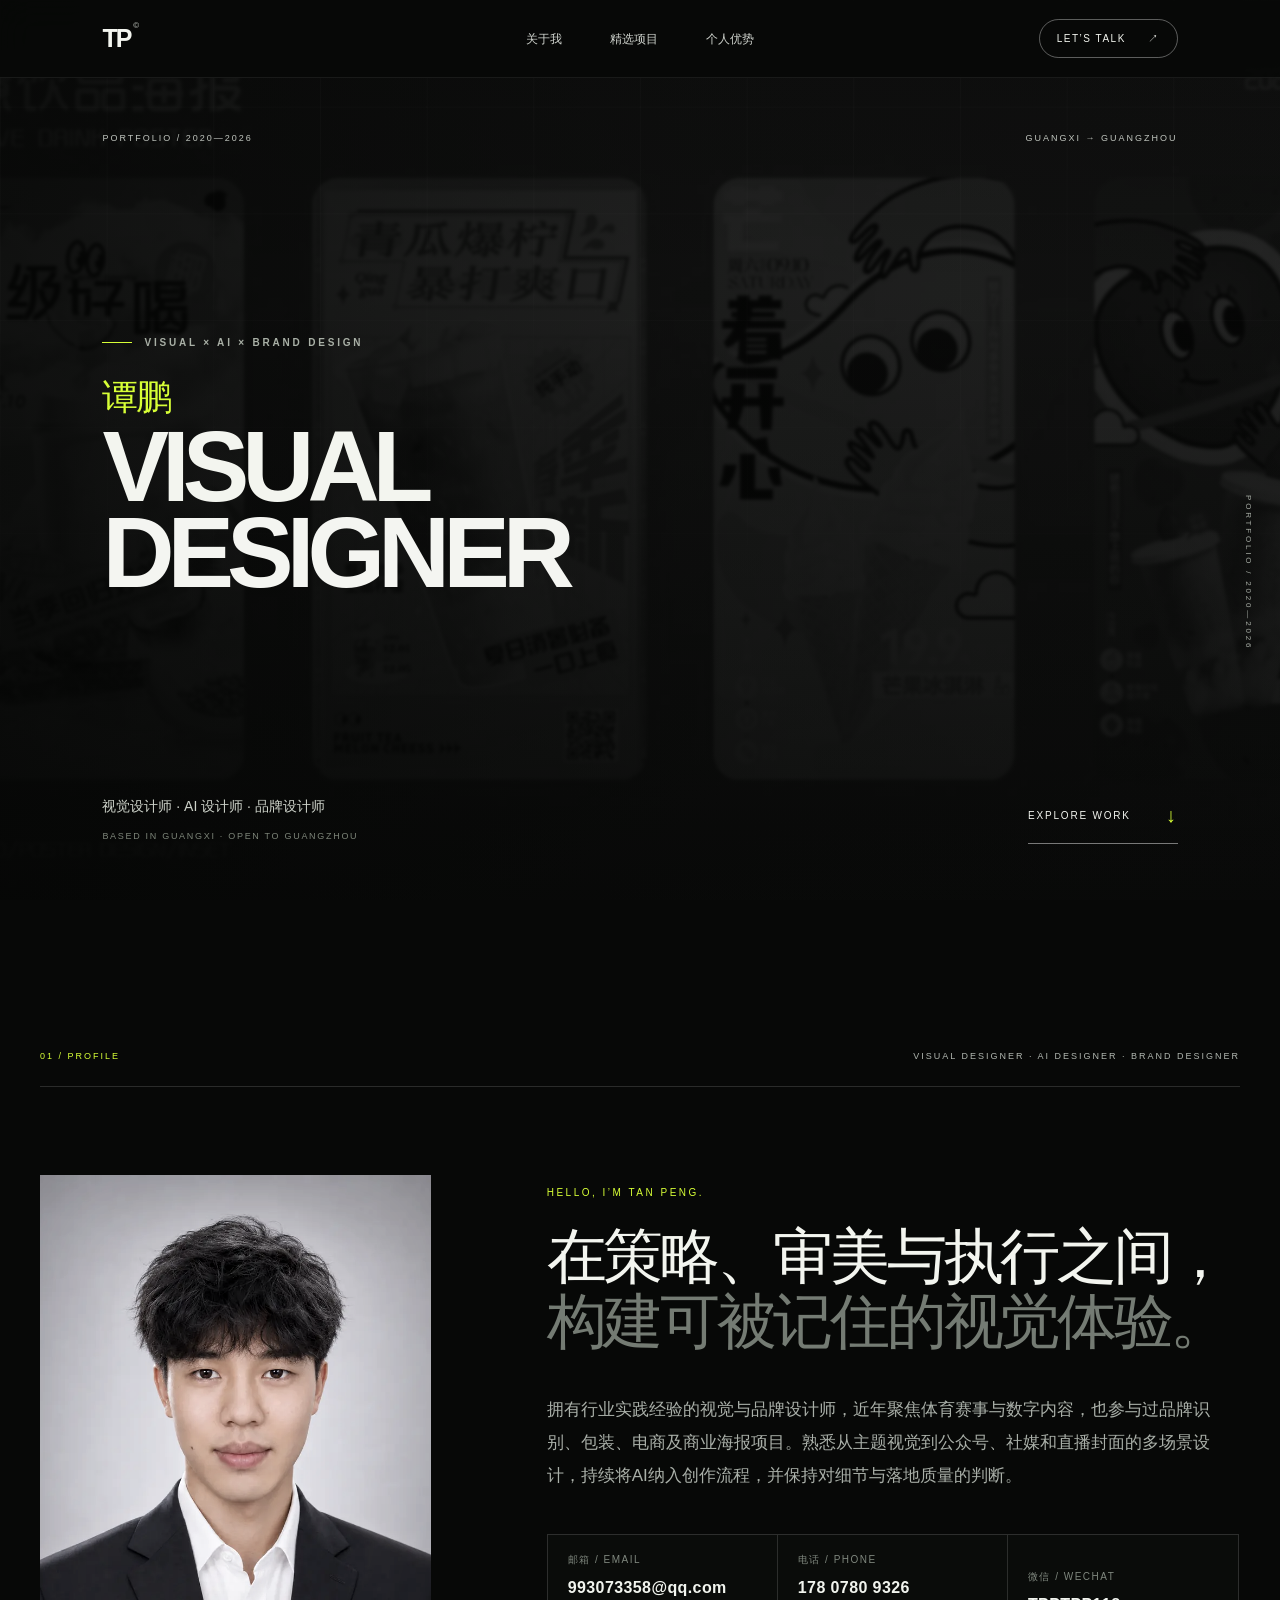
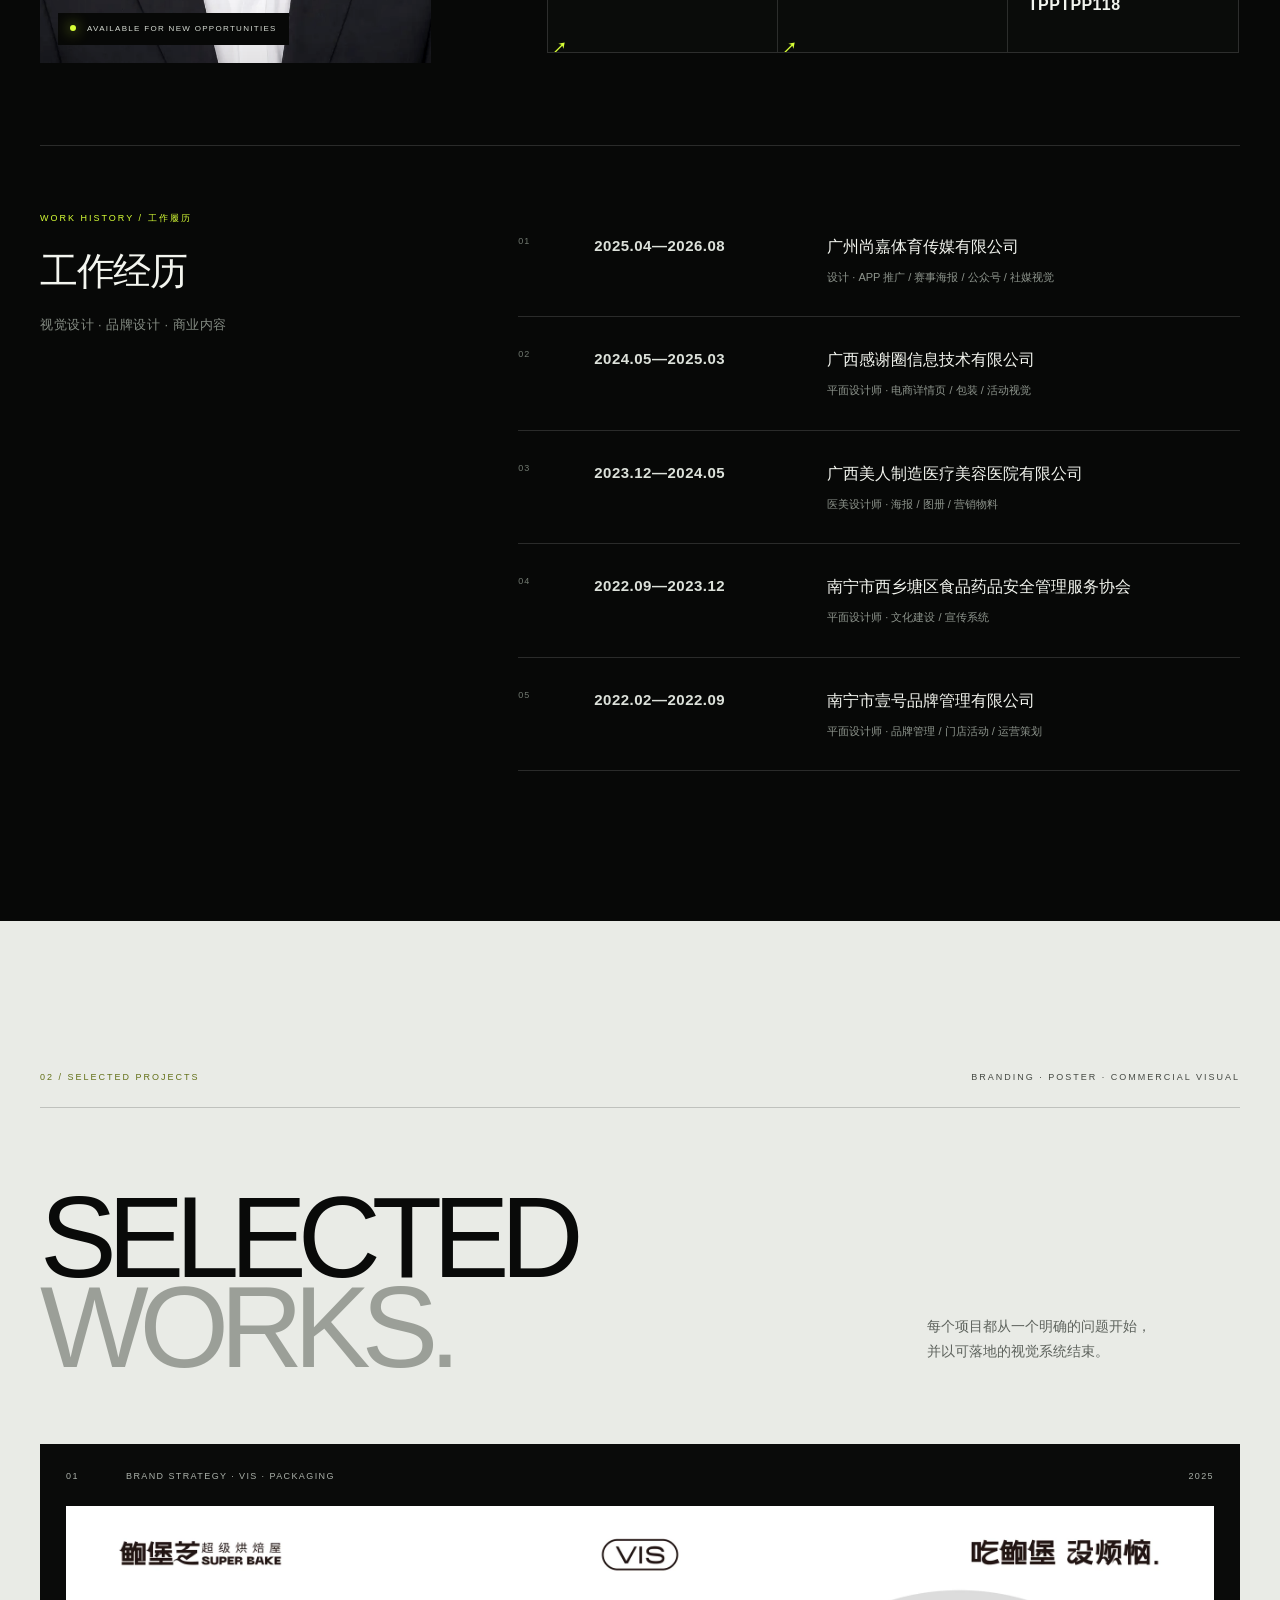
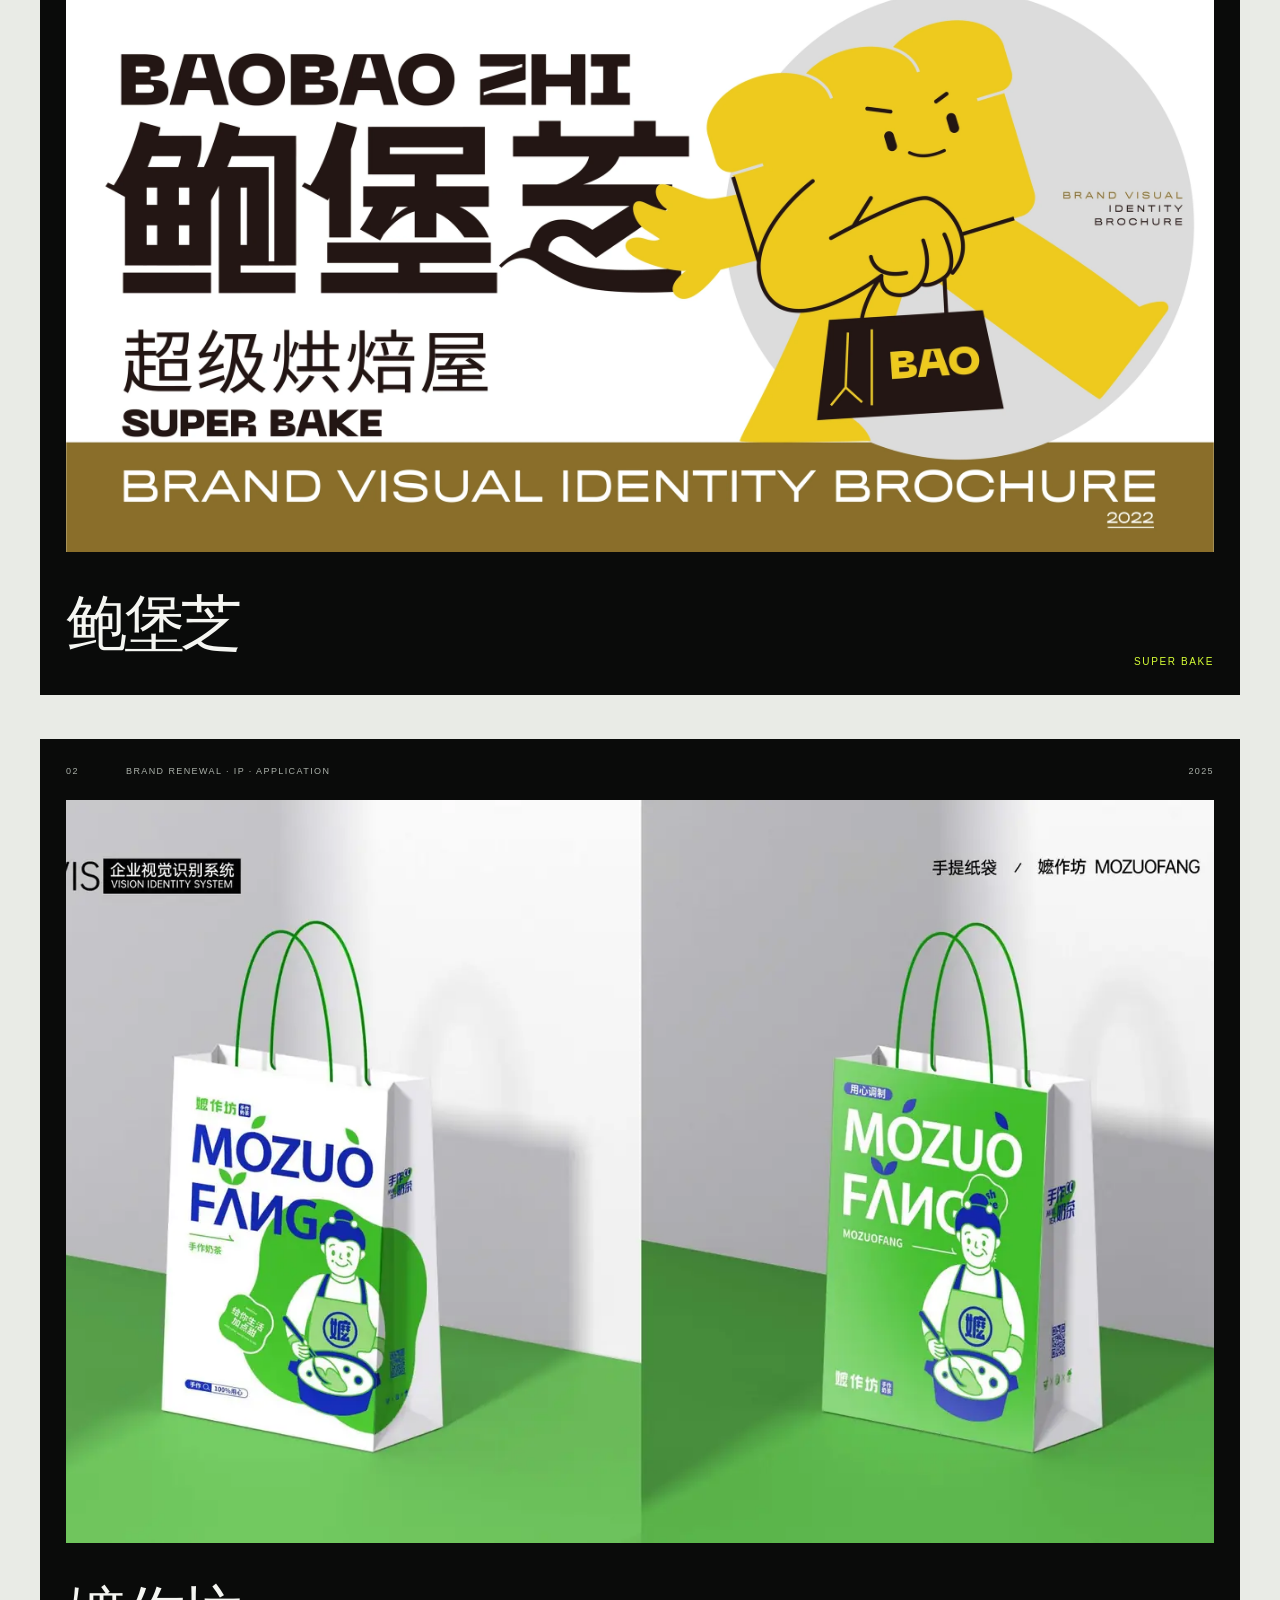
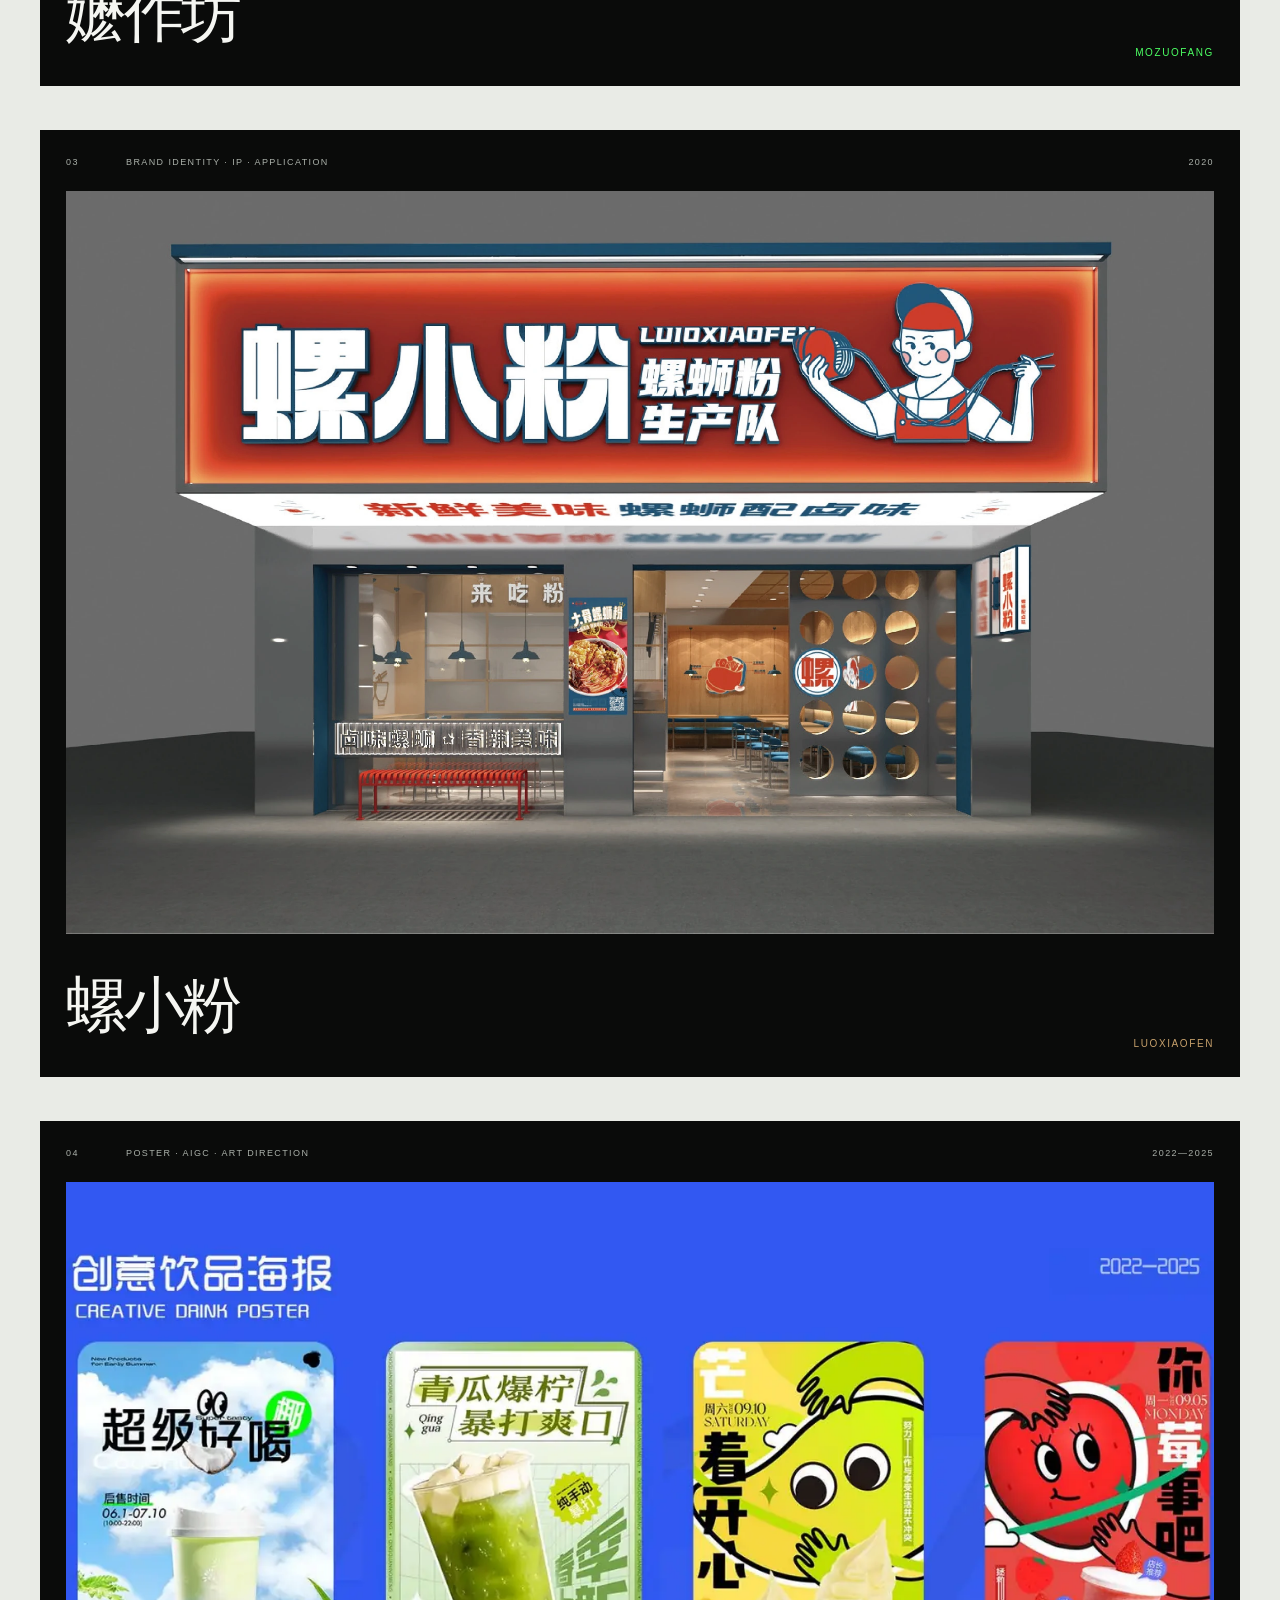
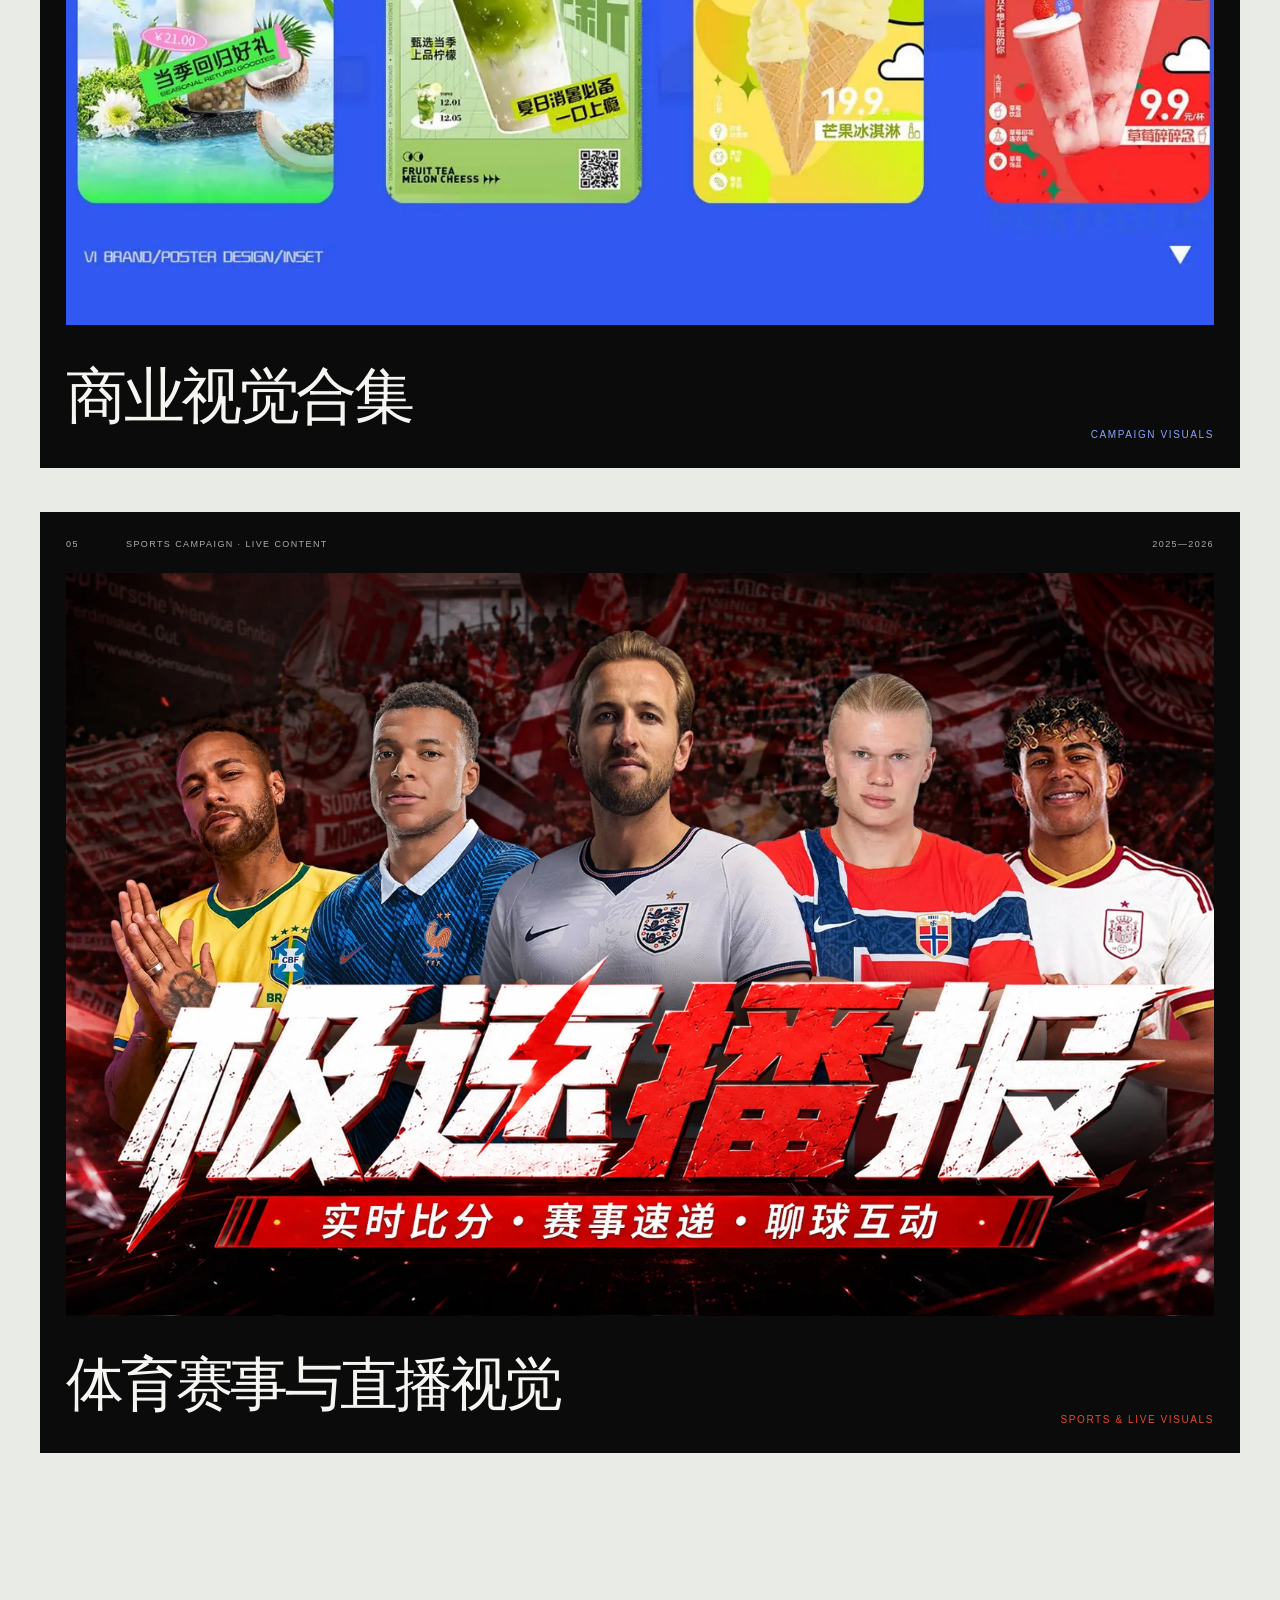
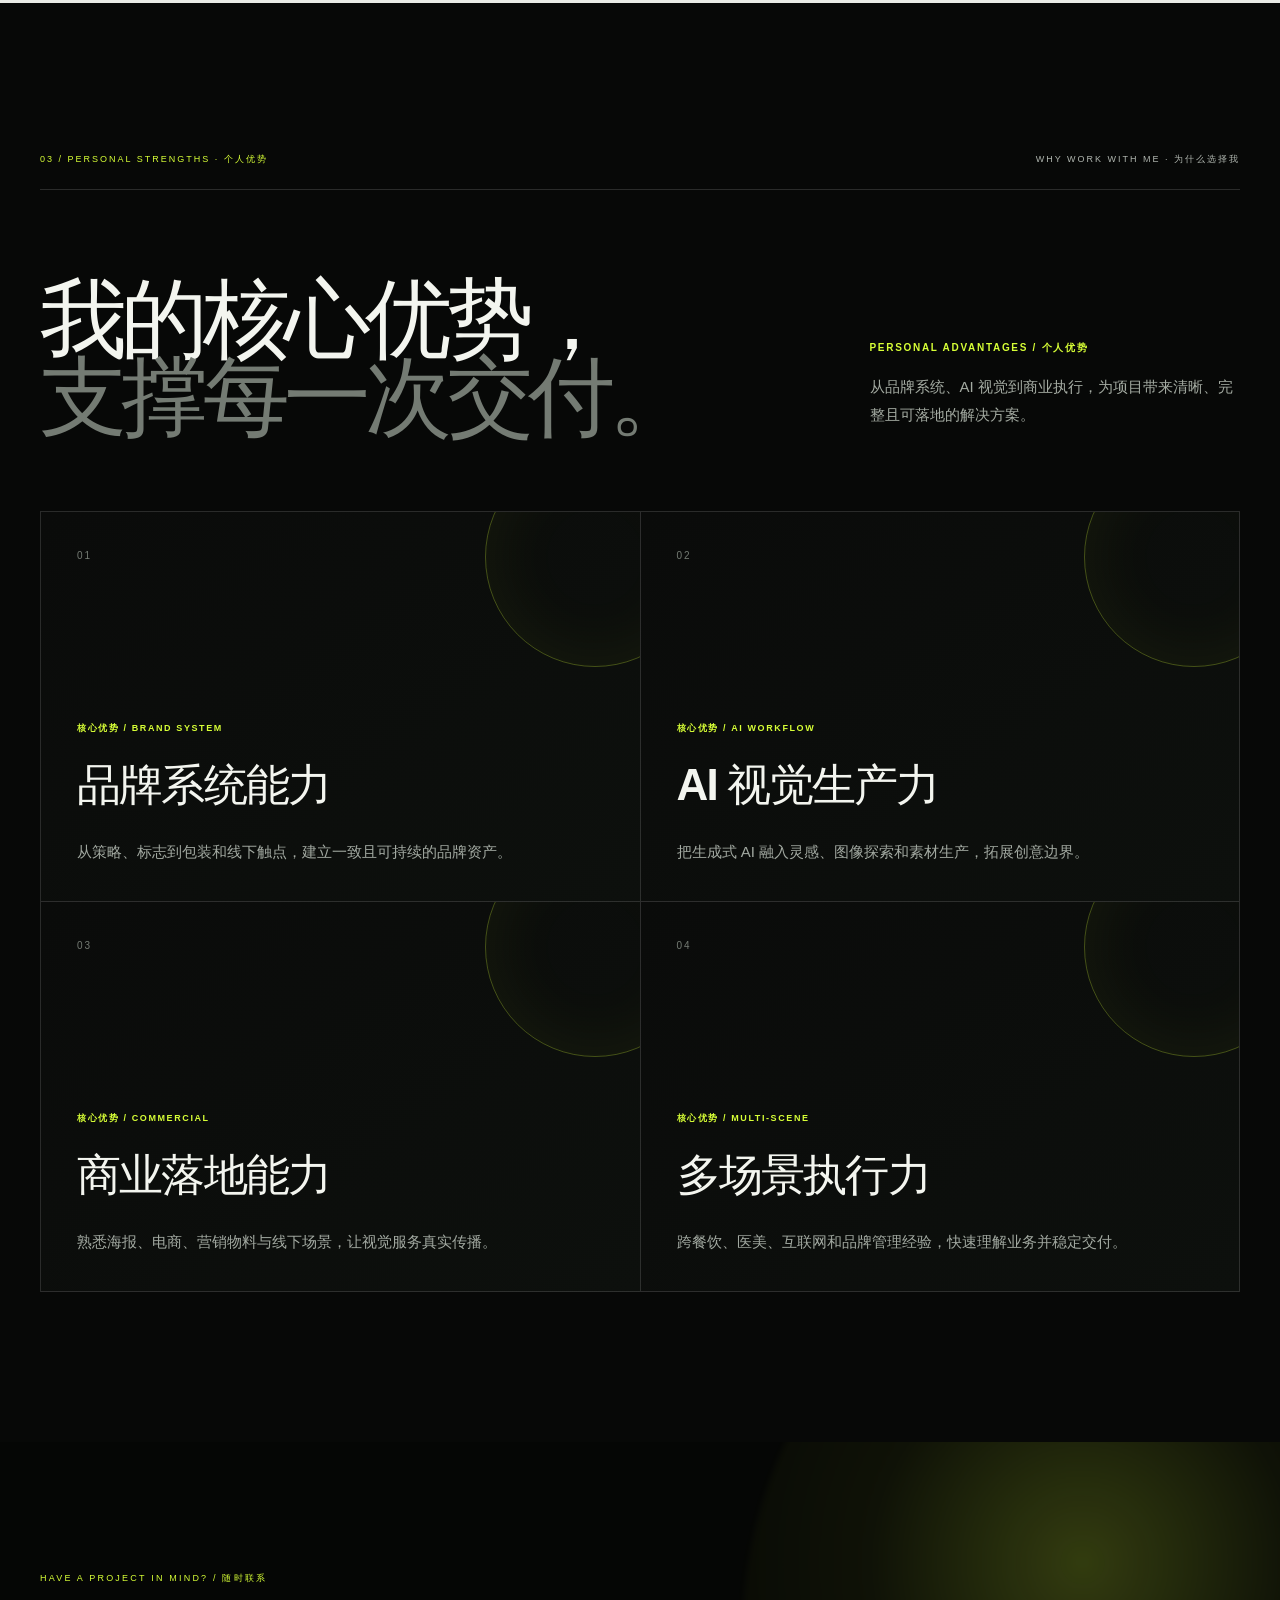
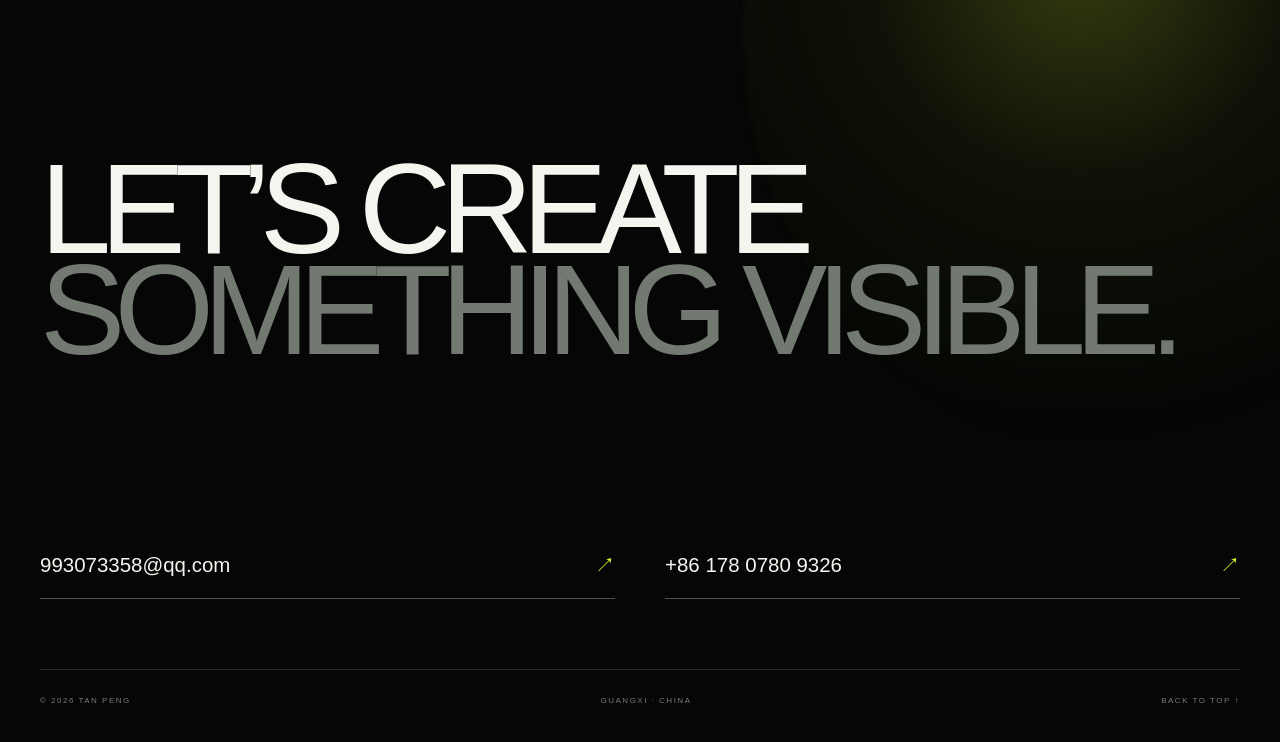
==== commit c404a4b3: "Show Super Bake project cover at its full original aspect ratio" ====
--- a/index.html
+++ b/index.html
@@ -8,7 +8,7 @@
     <script type="module" crossorigin src="./assets/index-BHKo-vGK.js?v=20261015-bao5"></script>
     <link rel="stylesheet" crossorigin href="./assets/index-DG2qx6yx.css">
     <link rel="stylesheet" href="./sports-case.css">
-    <link rel="stylesheet" href="./baobao-case.css?v=20261014-4">
+    <link rel="stylesheet" href="./baobao-case.css?v=20261015-bao6">
     <link rel="stylesheet" href="./mozuofang-case.css?v=20261014-moz3">
     <link rel="stylesheet" href="./luoxiaofen-case.css?v=20261014-luo1">
     <link rel="stylesheet" href="./site-cursor.css">
--- a/baobao-case.css
+++ b/baobao-case.css
@@ -1,3 +1,16 @@
+.v2-project-card > button[aria-label="打开鲍堡芝项目详情"] .v2-project-image {
+  height: auto;
+  aspect-ratio: 16 / 9;
+}
+
+.v2-project-card > button[aria-label="打开鲍堡芝项目详情"] .v2-project-image img {
+  display: block;
+  height: auto;
+  object-fit: contain;
+  object-position: center;
+  transform: none;
+}
+
 .baobao-case .baobao-gallery {
   display: block;
   padding-top: 80px;
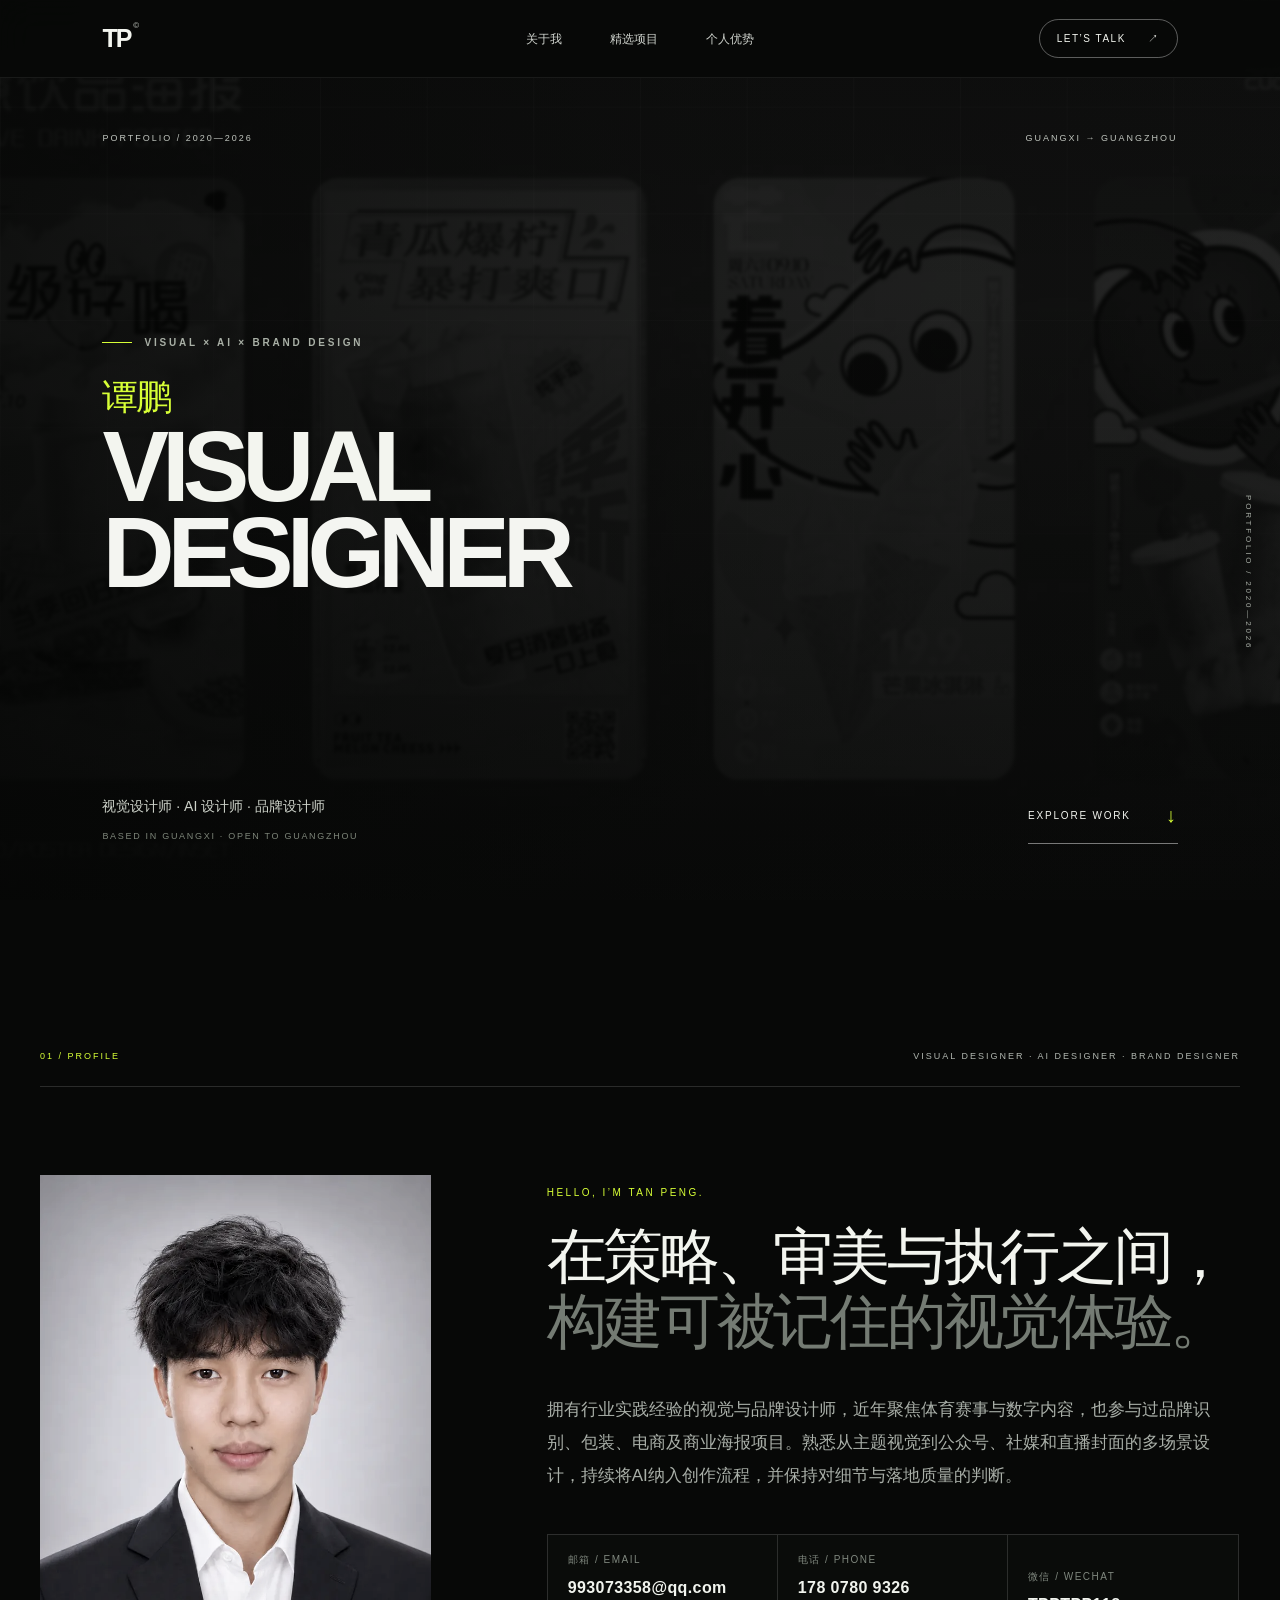
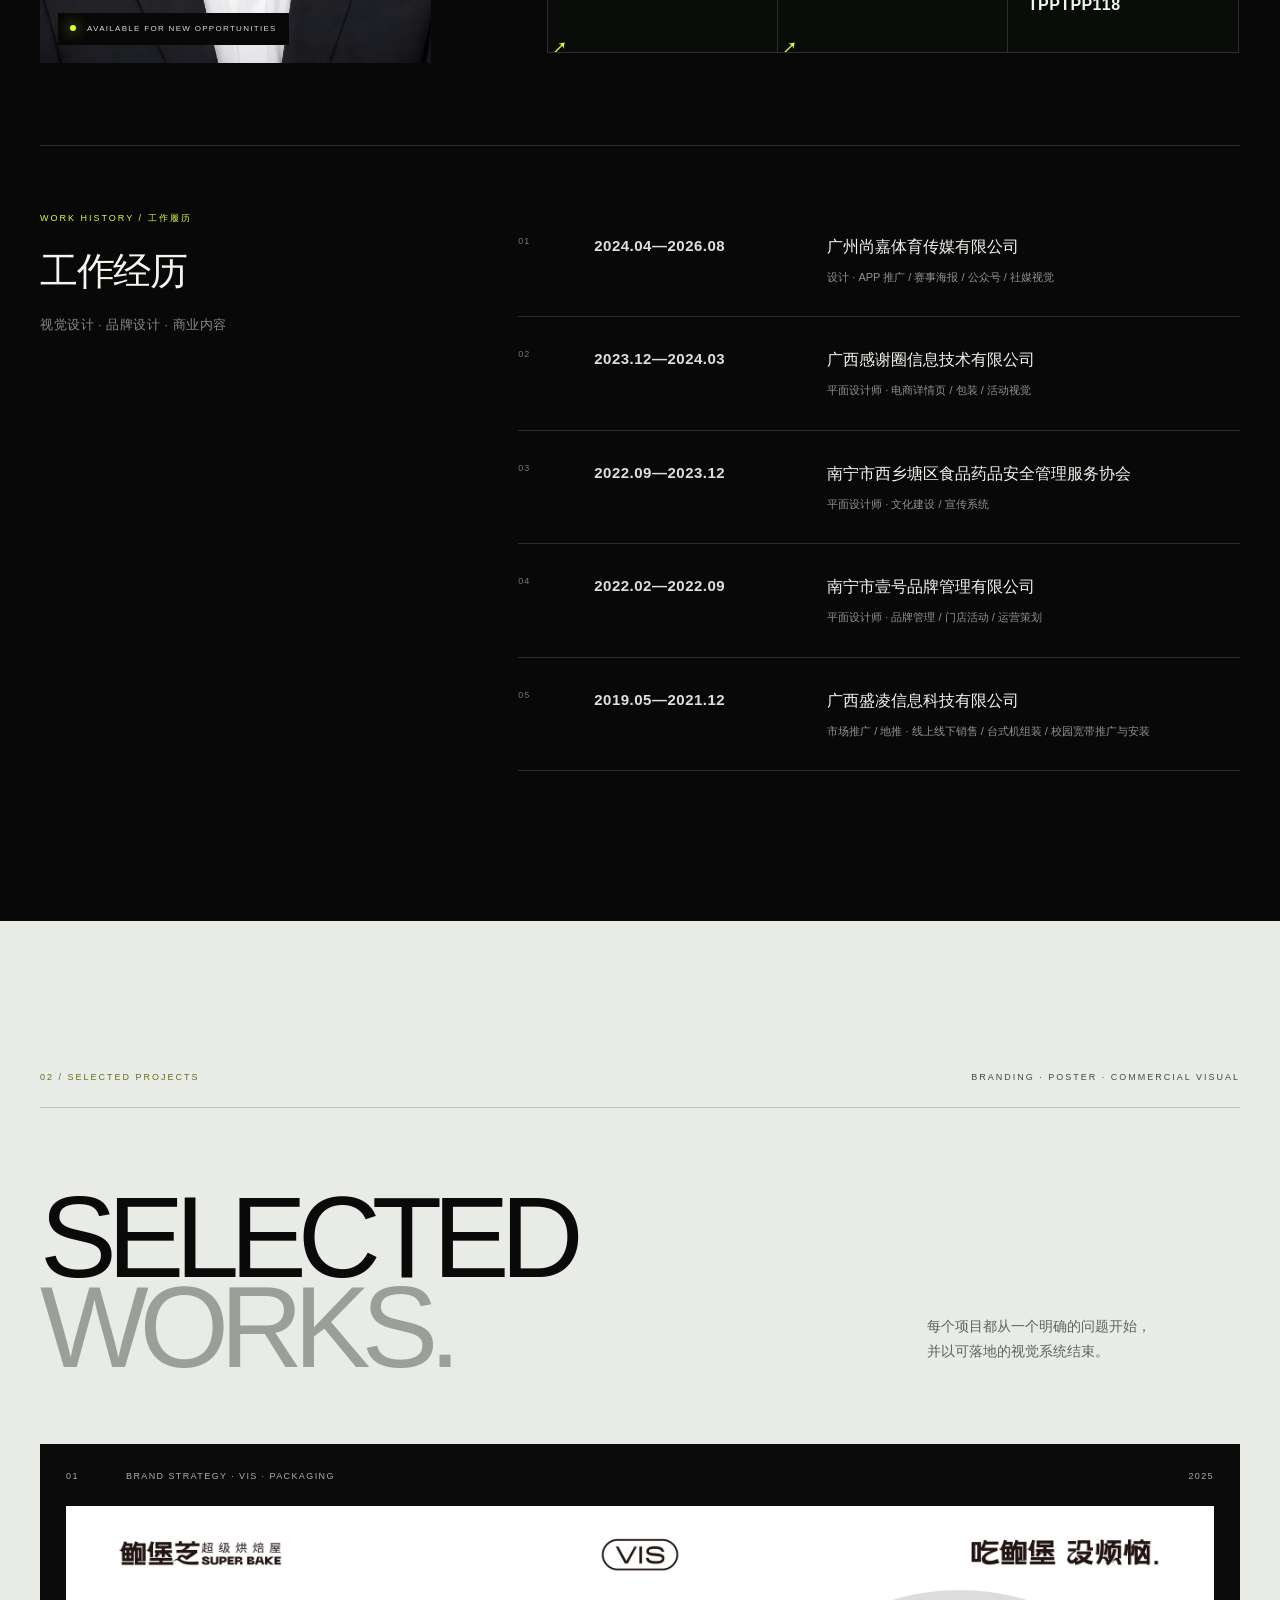
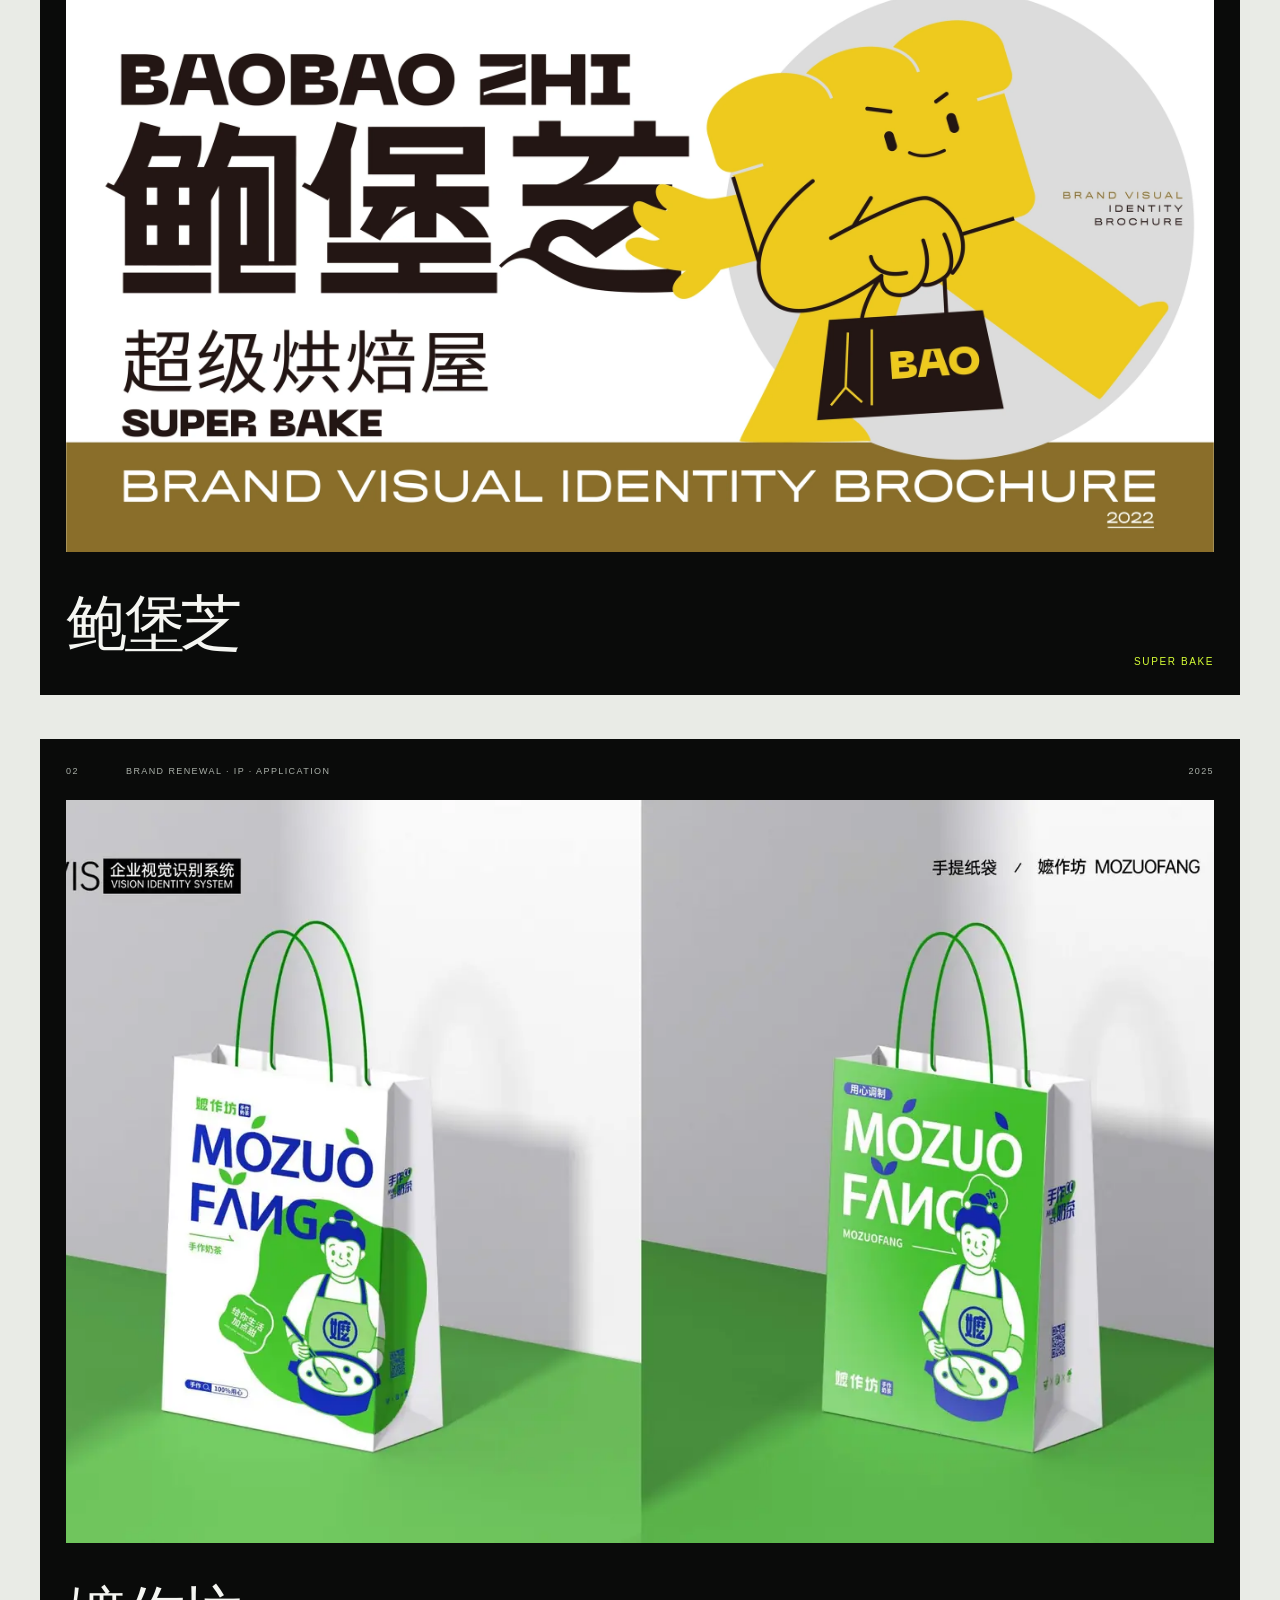
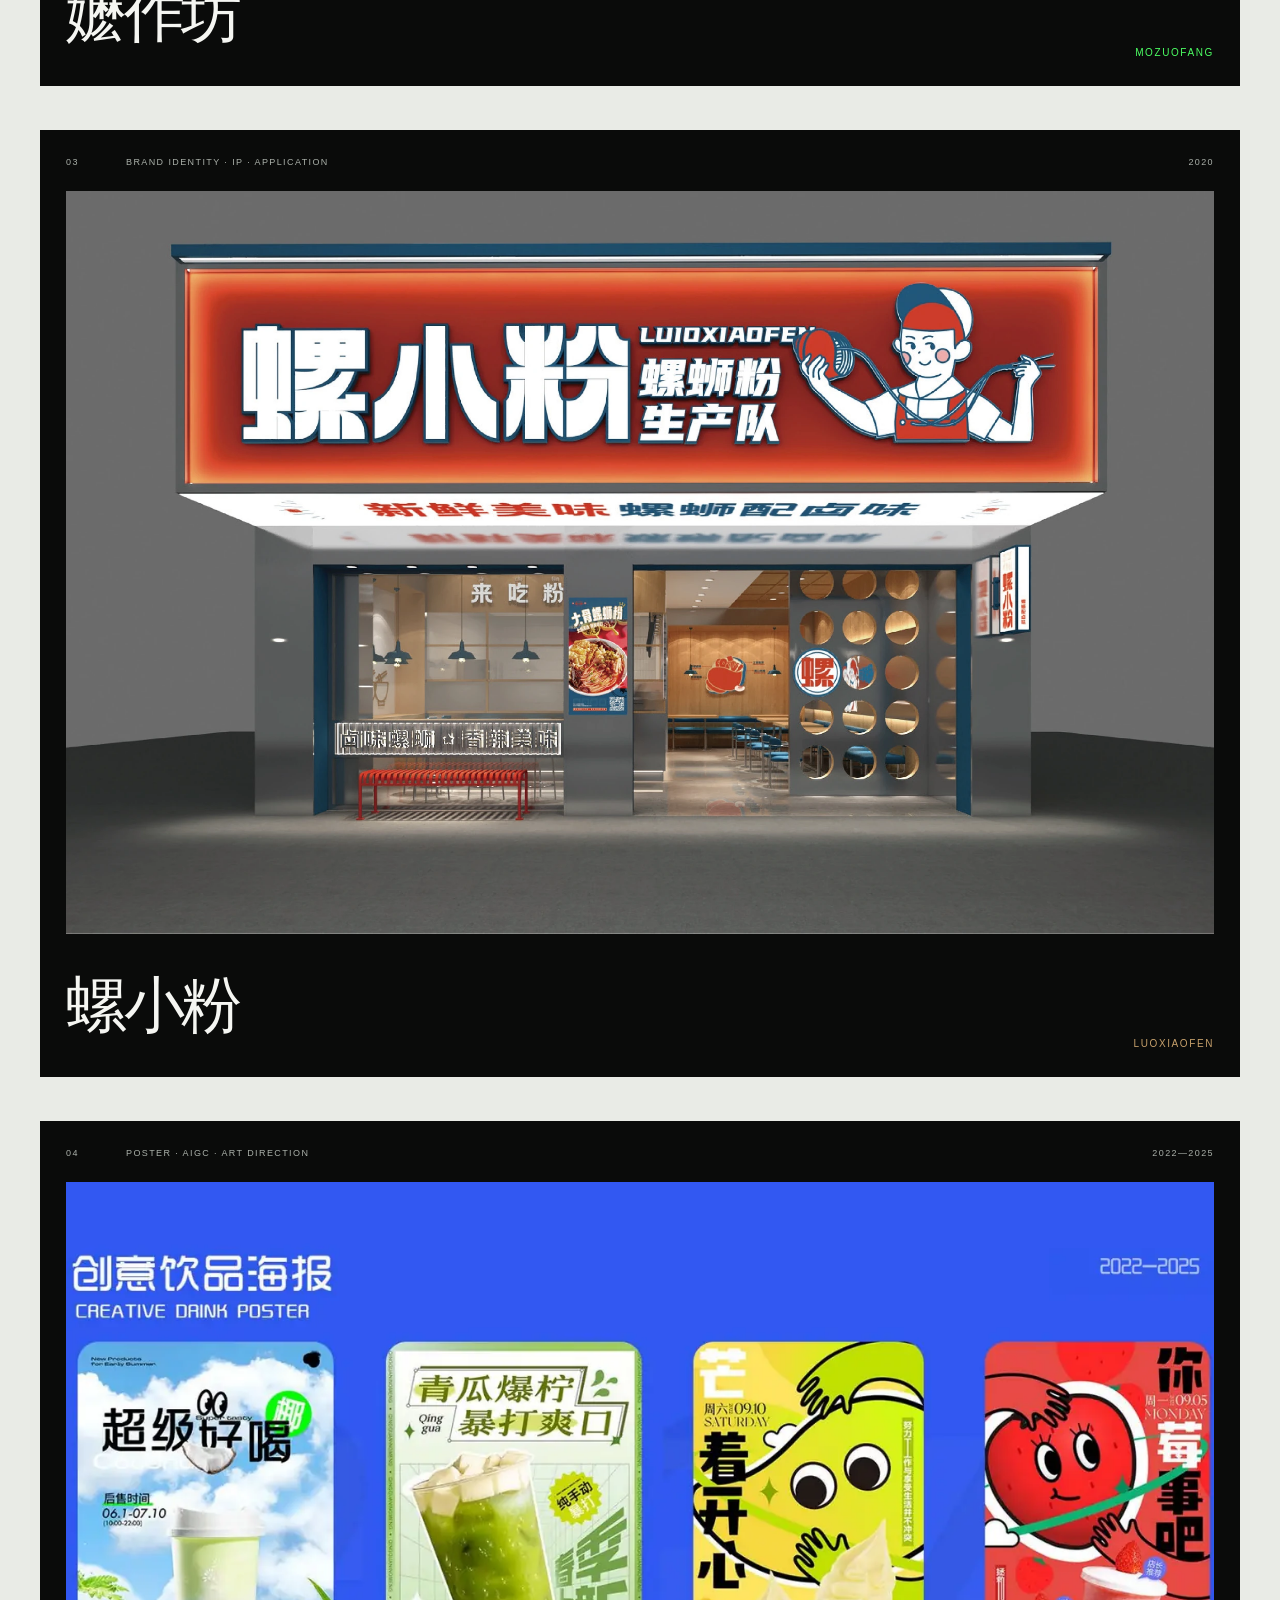
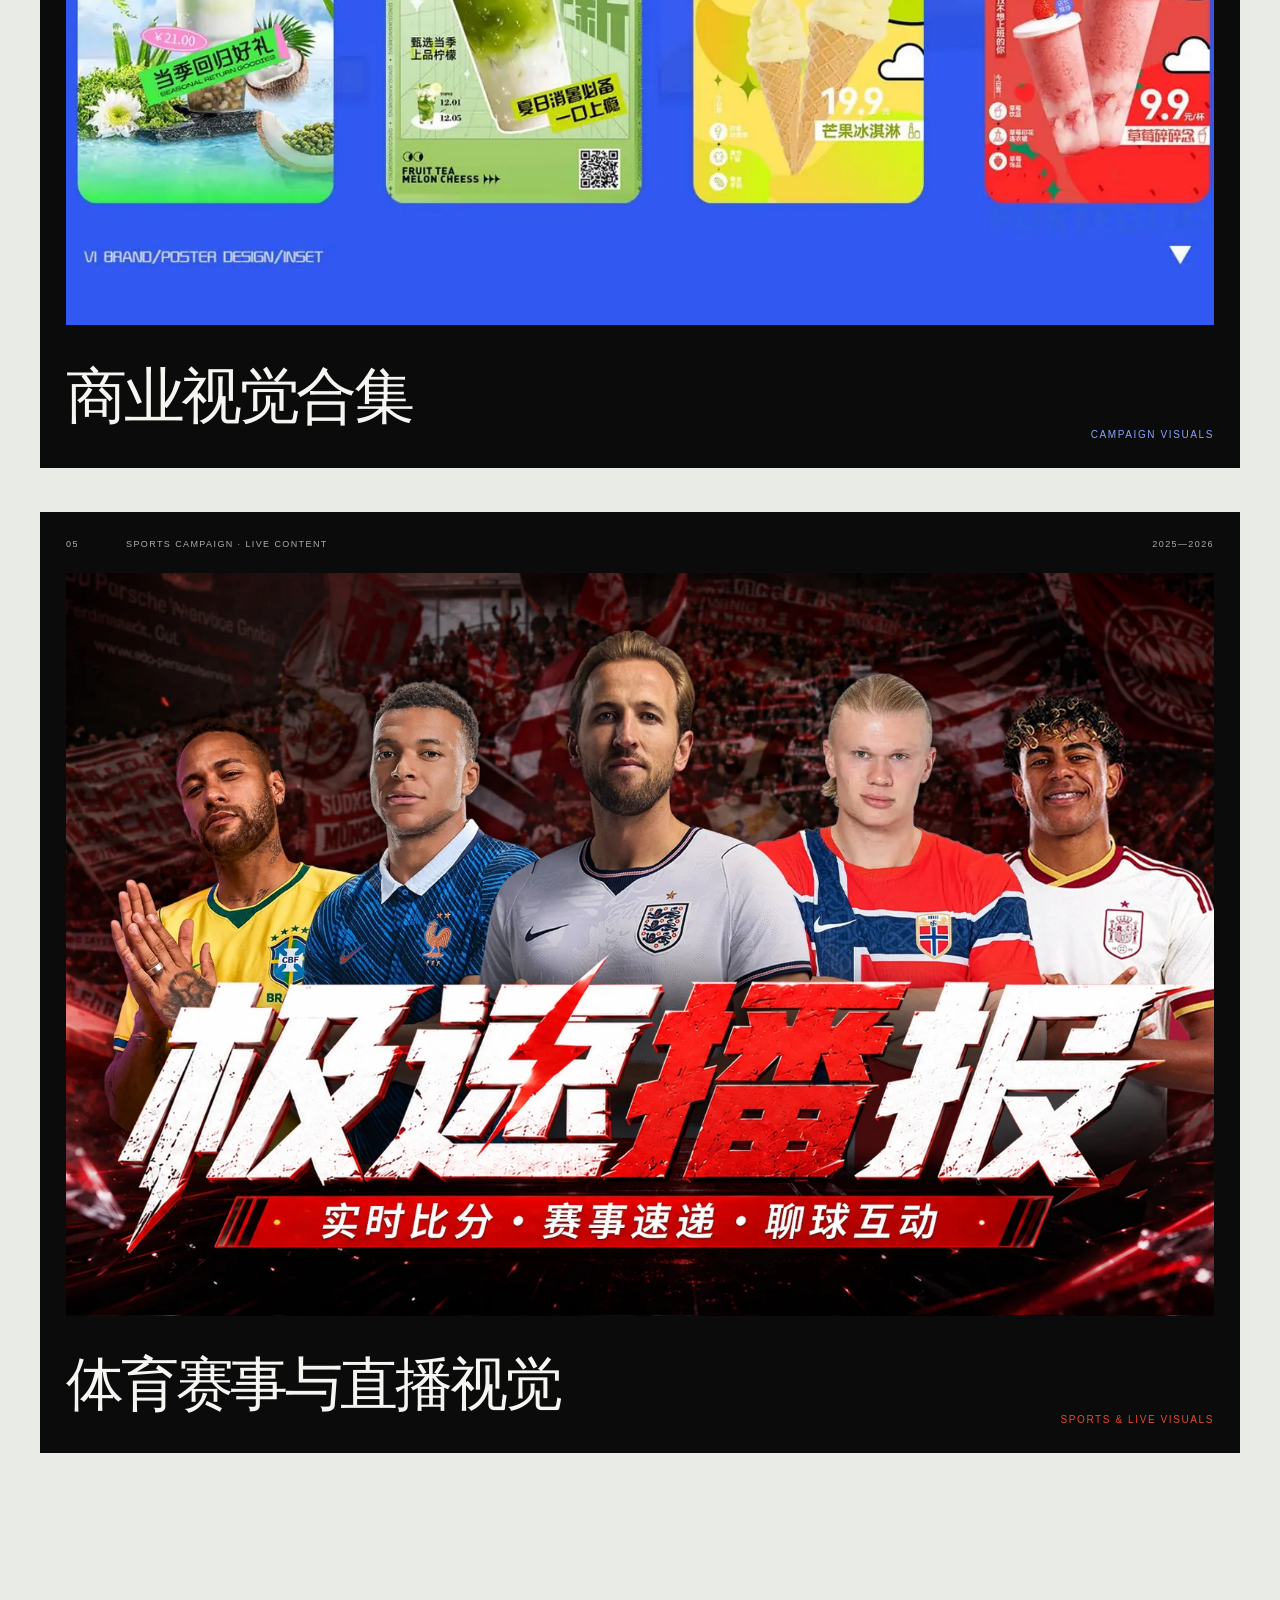
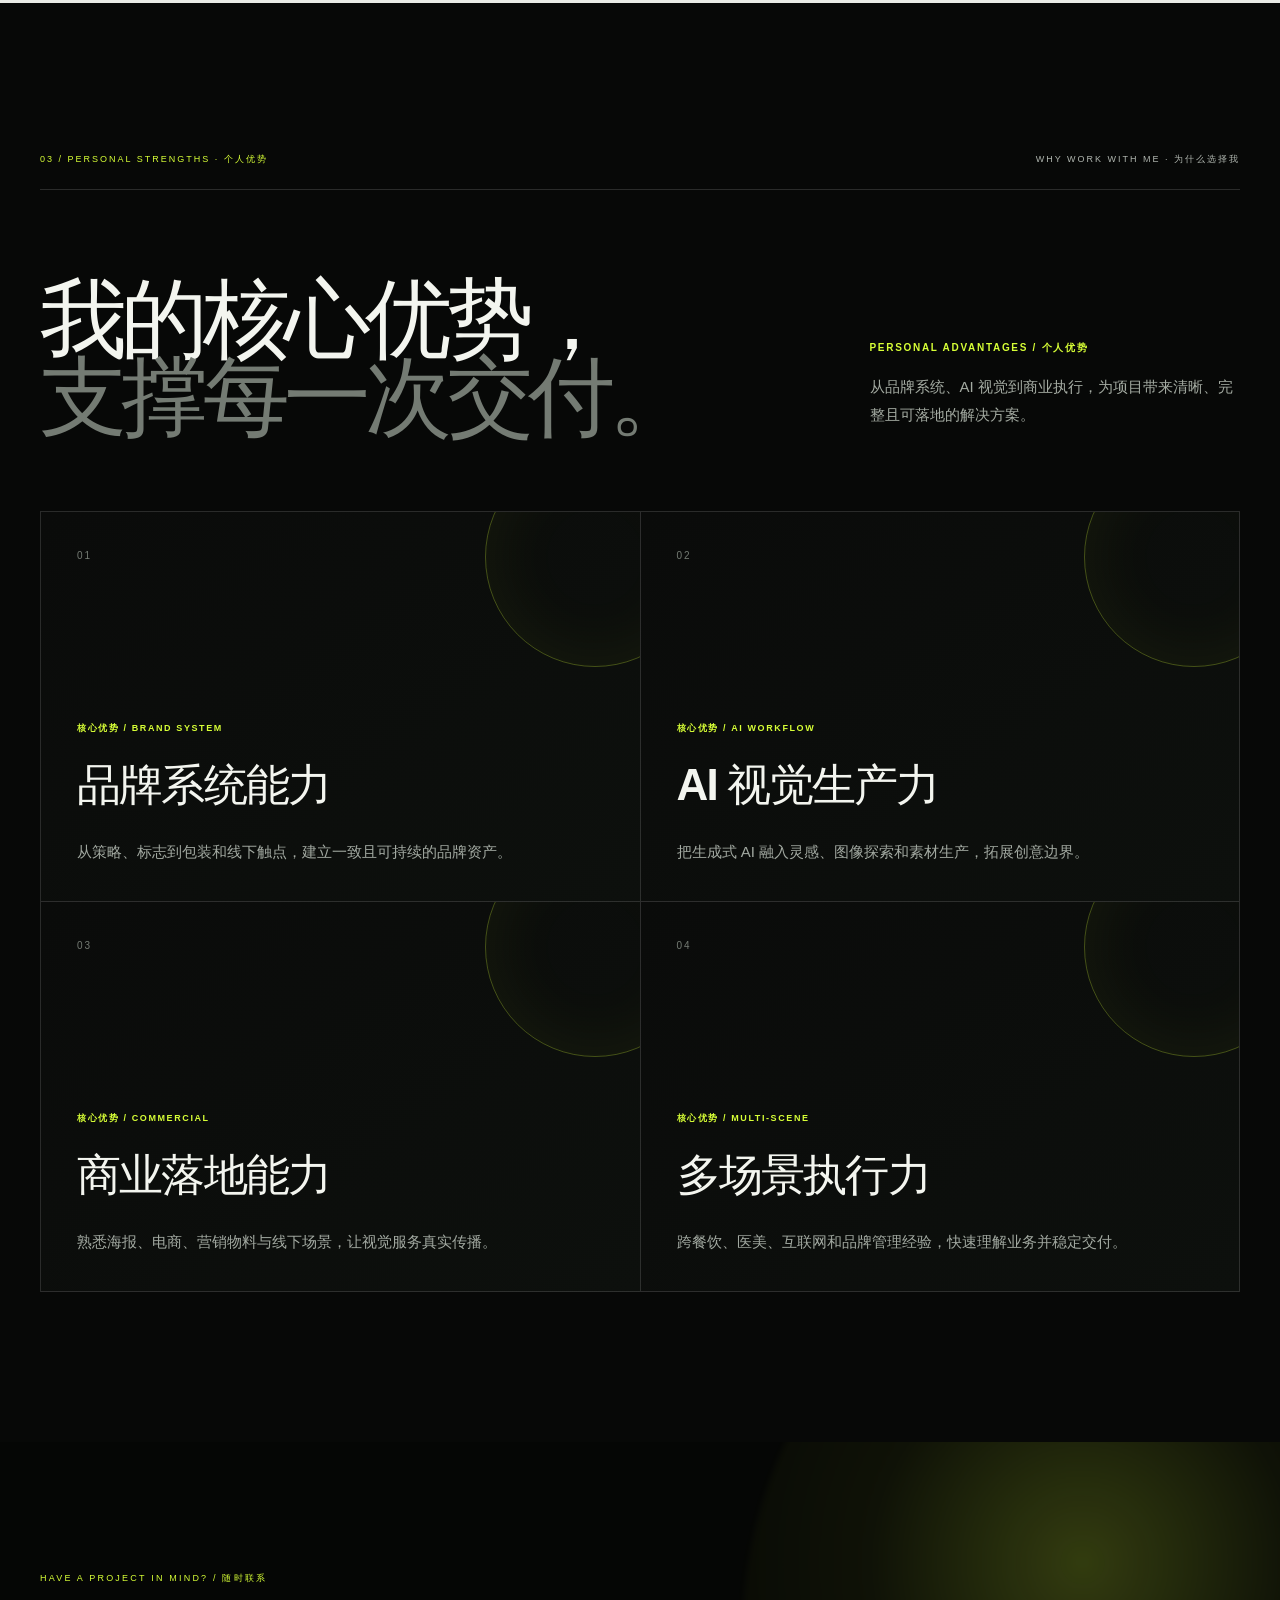
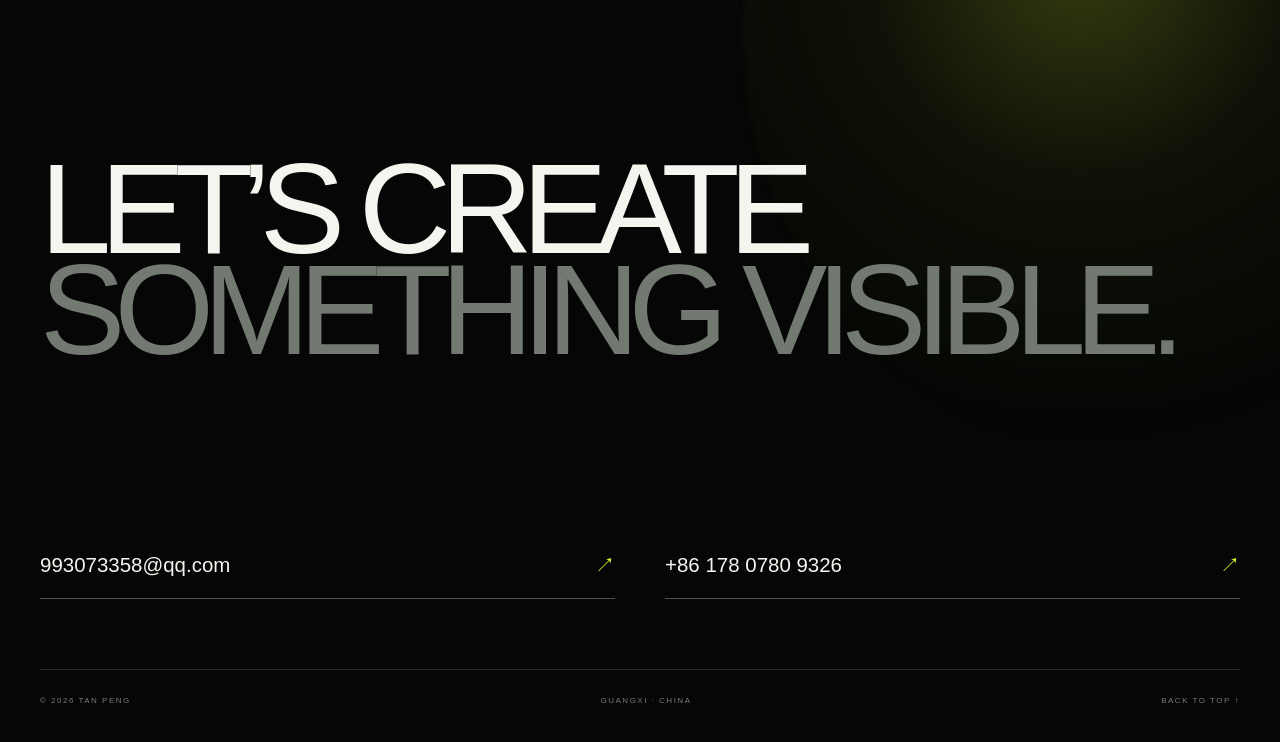
==== commit a5b6a021: "Update portfolio work history" ====
--- a/index.html
+++ b/index.html
@@ -8,7 +8,7 @@
     <script type="module" crossorigin src="./assets/index-BHKo-vGK.js?v=20261015-bao5"></script>
     <link rel="stylesheet" crossorigin href="./assets/index-DG2qx6yx.css">
     <link rel="stylesheet" href="./sports-case.css">
-    <link rel="stylesheet" href="./baobao-case.css?v=20261015-bao6">
+    <link rel="stylesheet" href="./baobao-case.css?v=20261015-bao9">
     <link rel="stylesheet" href="./mozuofang-case.css?v=20261014-moz3">
     <link rel="stylesheet" href="./luoxiaofen-case.css?v=20261014-luo1">
     <link rel="stylesheet" href="./site-cursor.css">
@@ -25,7 +25,7 @@
     <script type="module" src="./baobao-case.js?v=20261015-bao5"></script>
     <script type="module" src="./mozuofang-case.js?v=20261015-load1"></script>
     <script type="module" src="./luoxiaofen-case.js?v=20261015-load1"></script>
-    <script type="module" src="./resume-update.js?v=20260917-intro3"></script>
+    <script type="module" src="./resume-update.js?v=20261023-work-history1"></script>
   </head>
   <body><div id="root"></div></body>
 </html>
--- a/baobao-case.css
+++ b/baobao-case.css
@@ -1,6 +1,7 @@
 .v2-project-card > button[aria-label="打开鲍堡芝项目详情"] .v2-project-image {
   height: auto;
   aspect-ratio: 16 / 9;
+  overflow: hidden;
 }
 
 .v2-project-card > button[aria-label="打开鲍堡芝项目详情"] .v2-project-image img {
@@ -8,7 +9,15 @@
   height: auto;
   object-fit: contain;
   object-position: center;
-  transform: none;
+  transform-origin: center;
+}
+
+.baobao-case .v2-case-hero img {
+  width: 100%;
+  height: auto;
+  max-height: none;
+  object-fit: contain;
+  object-position: center;
 }
 
 .baobao-case .baobao-gallery {
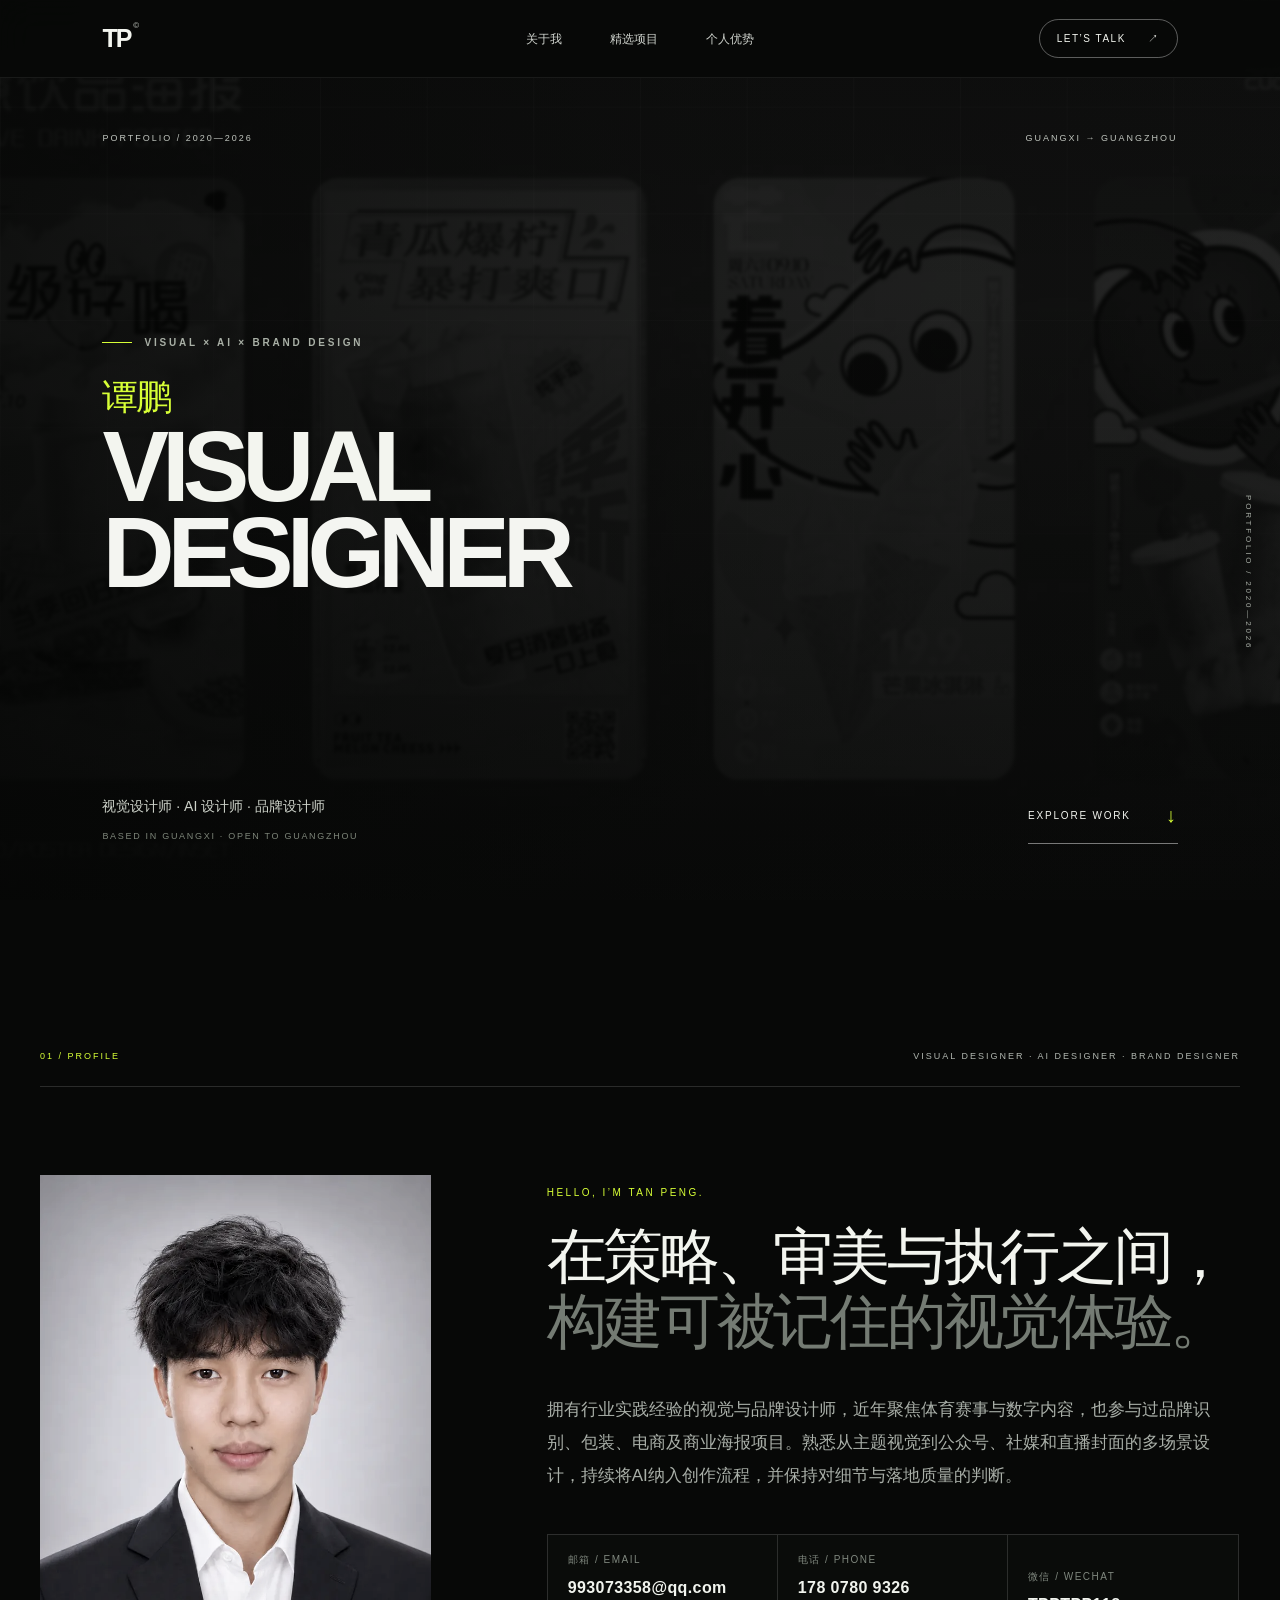
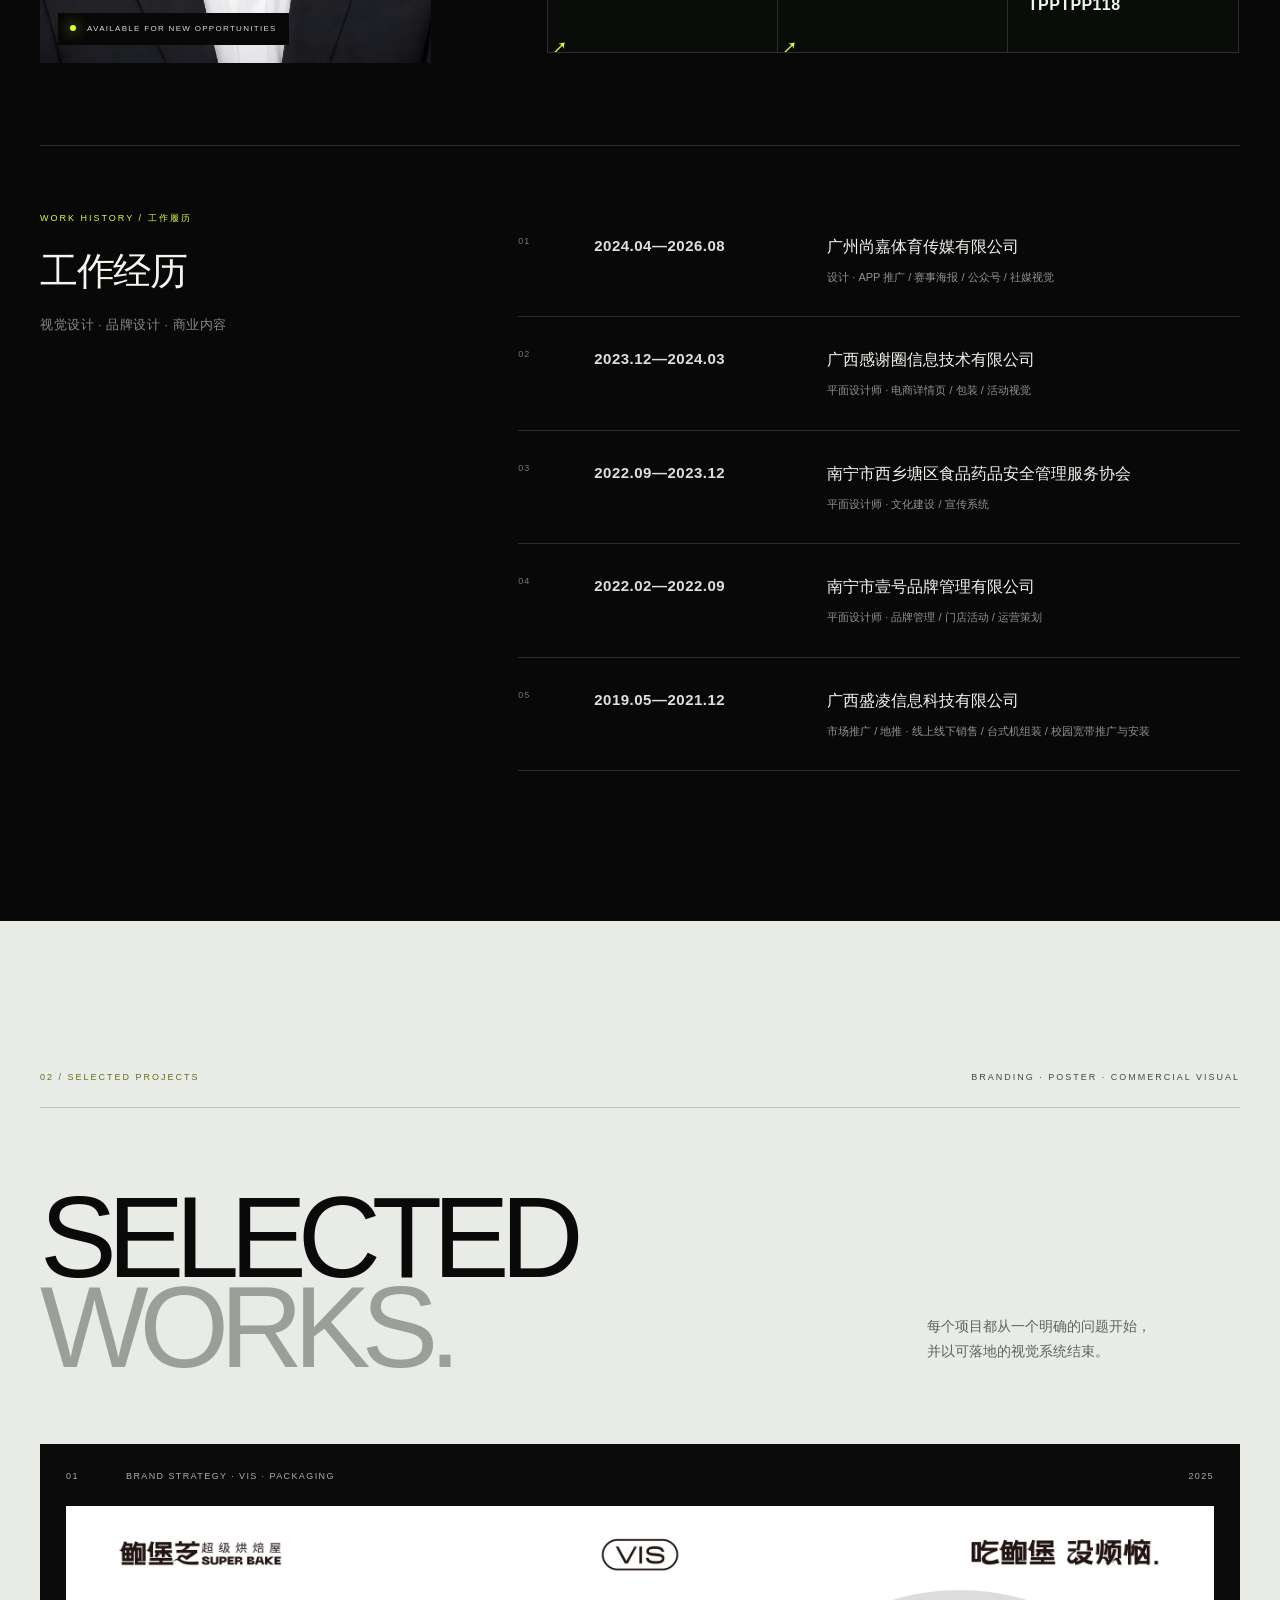
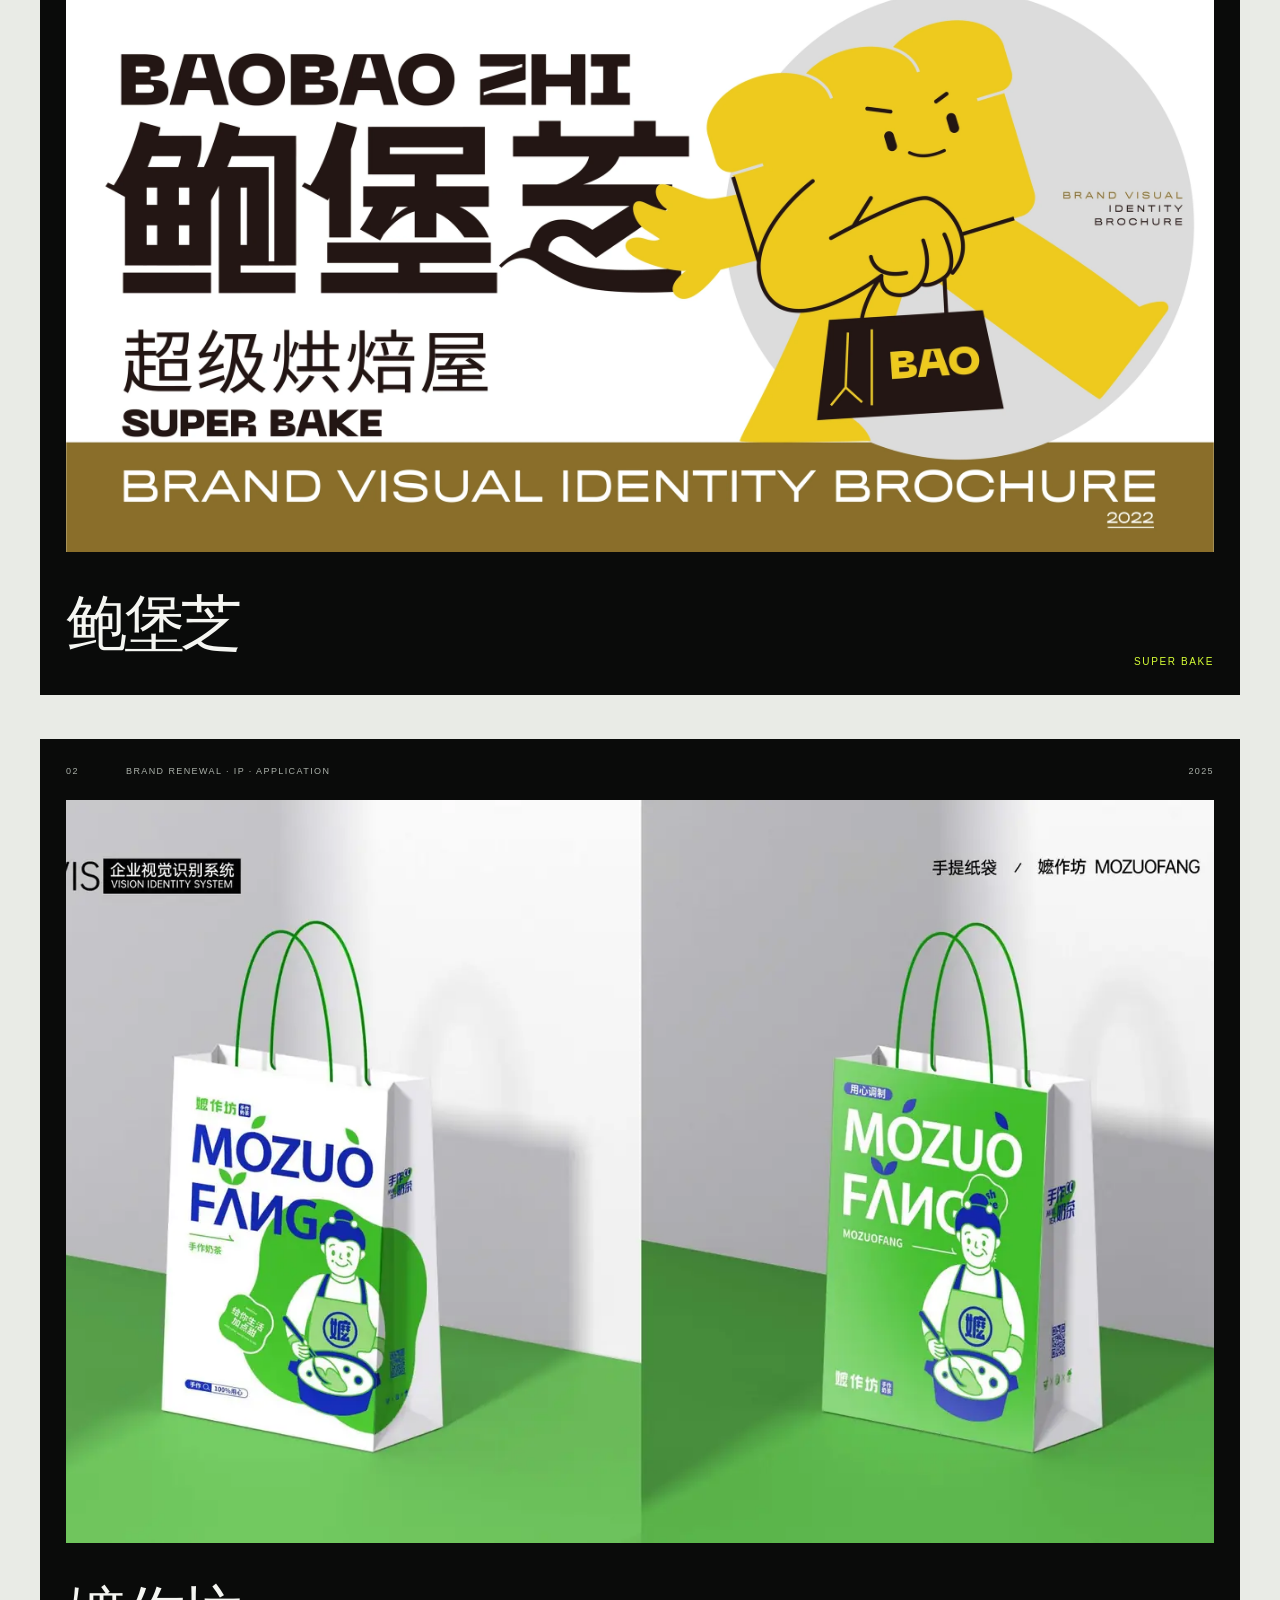
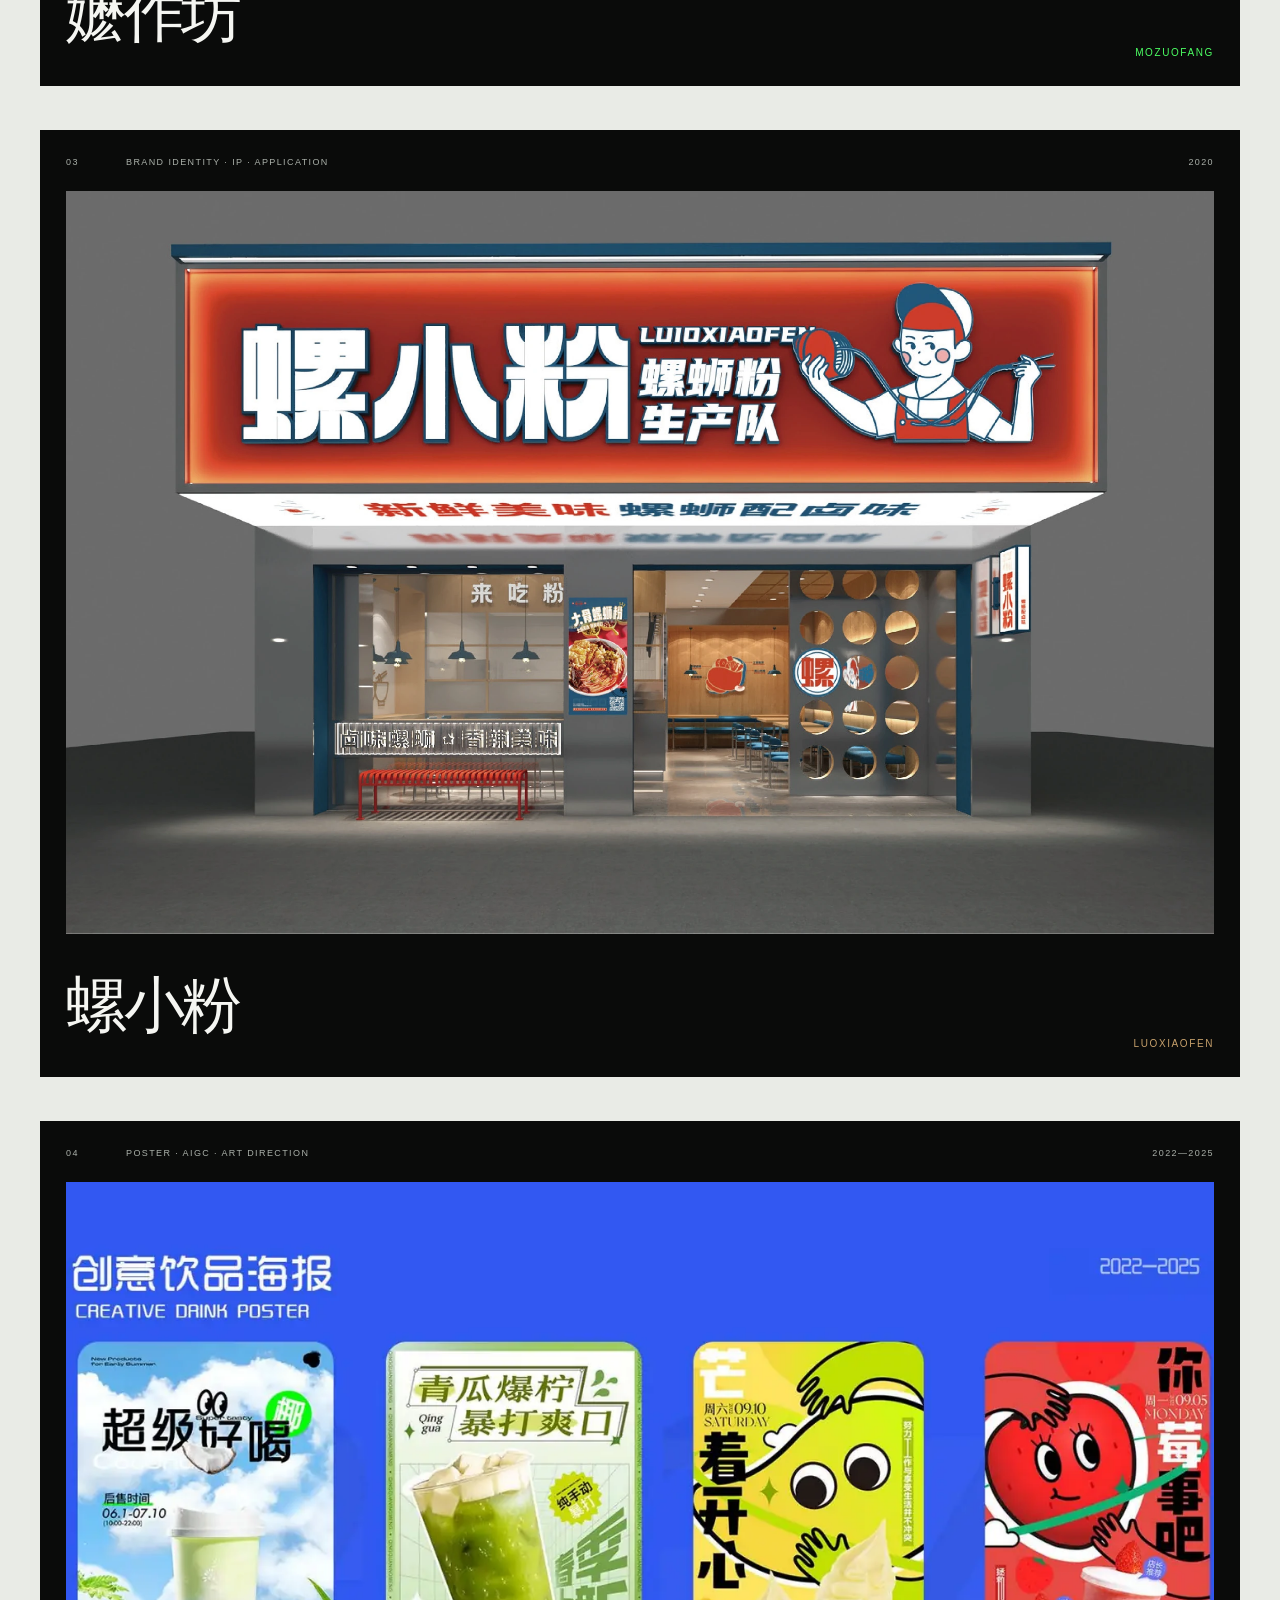
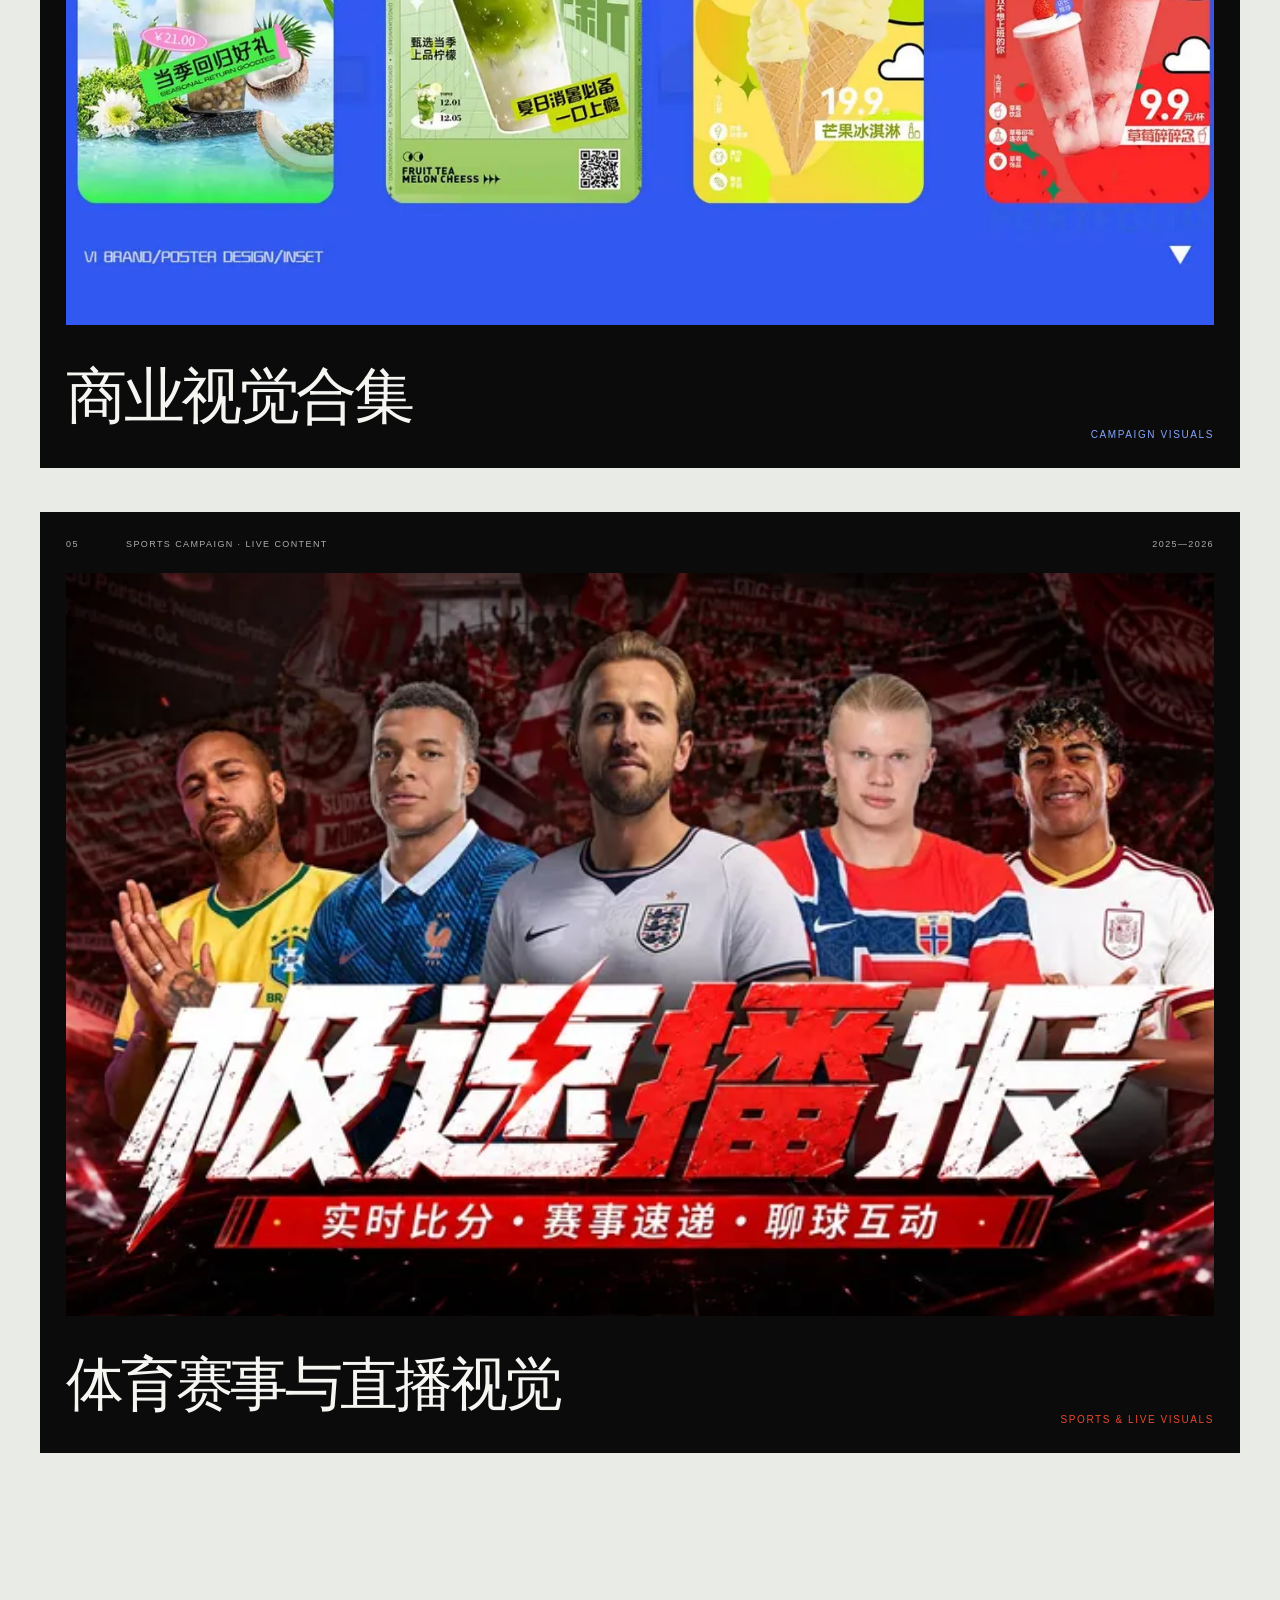
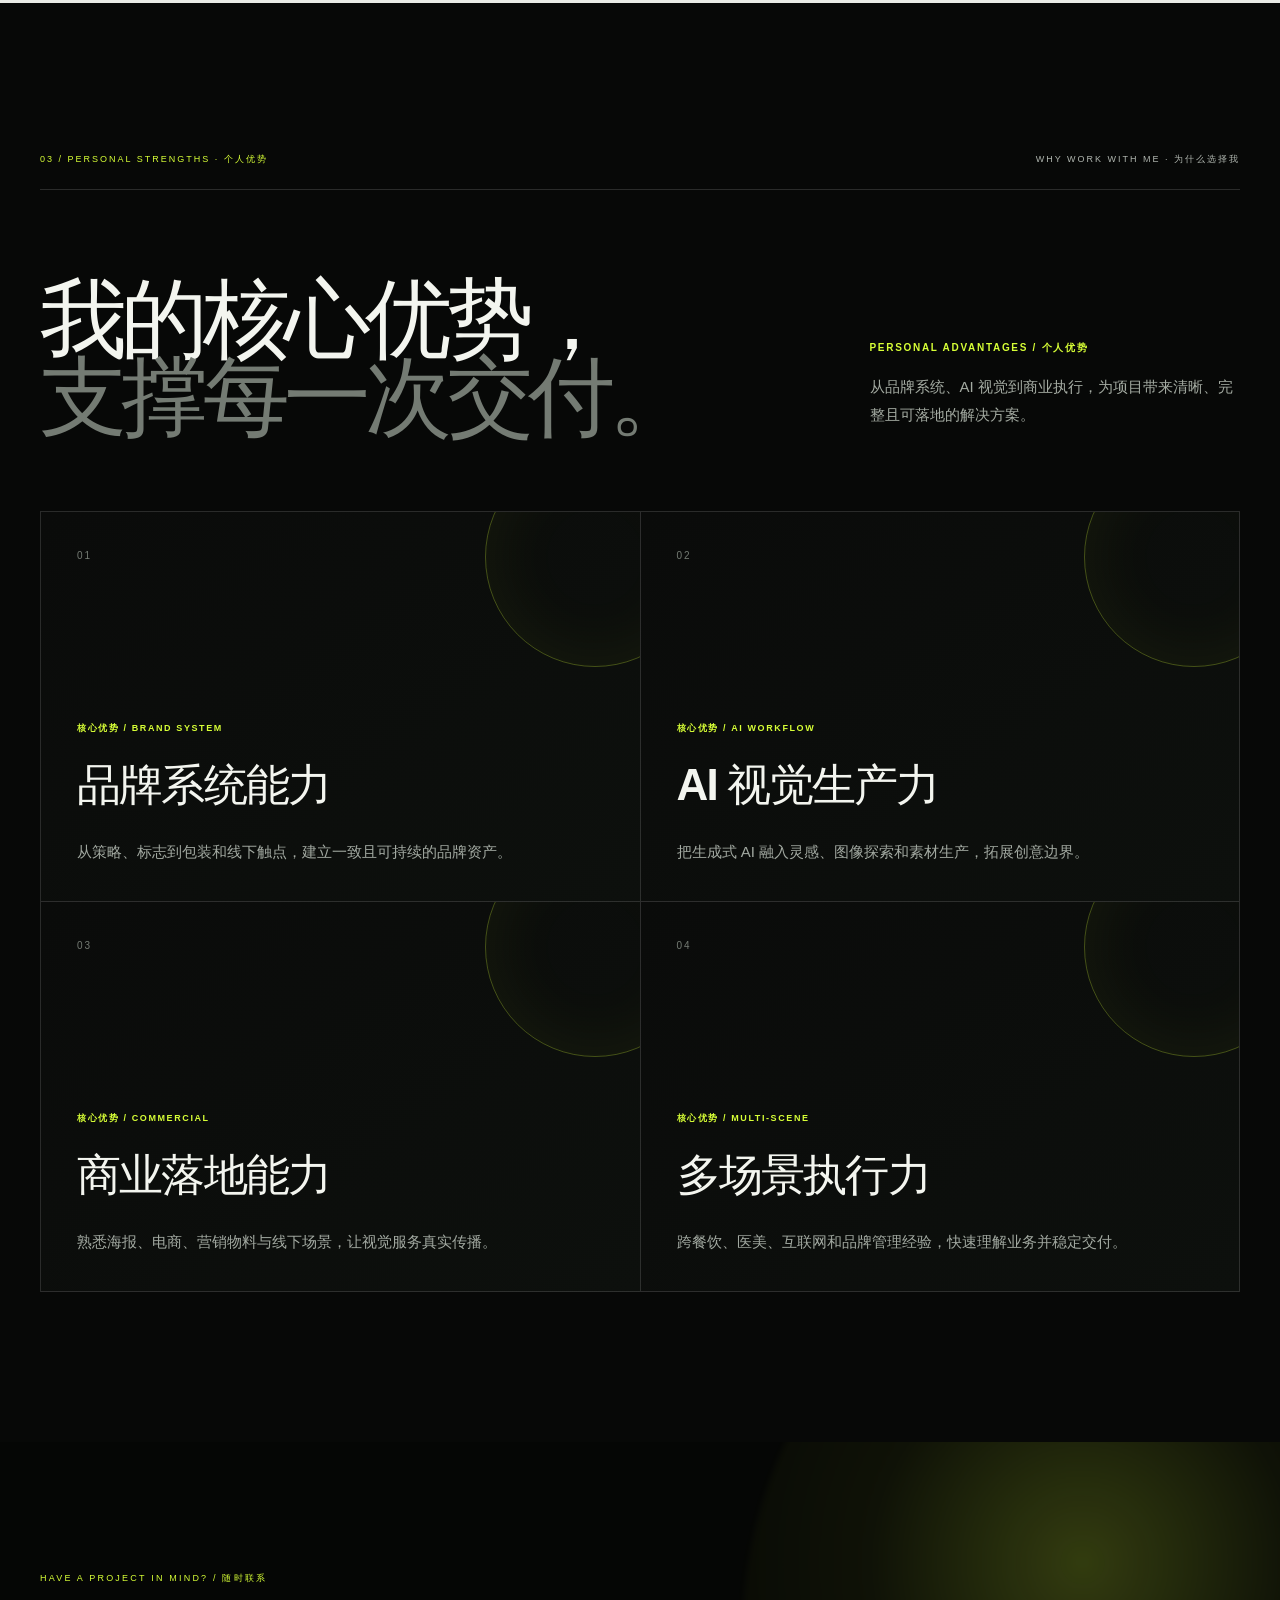
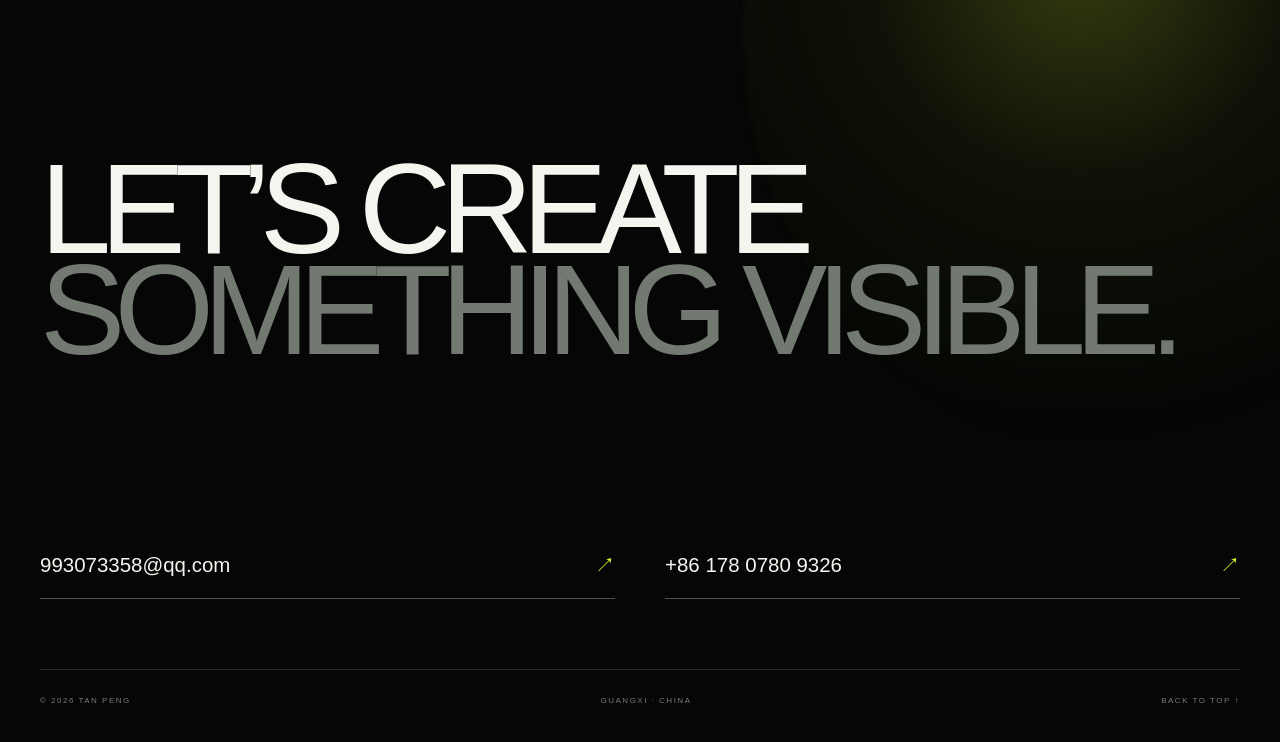
==== commit a37896ff: "Reduce sports cover downloads with mobile and desktop variants" ====
--- a/index.html
+++ b/index.html
@@ -7,7 +7,7 @@
     <title>谭鹏 | Visual · AI · Brand Designer — V2</title>
     <script type="module" crossorigin src="./assets/index-BHKo-vGK.js?v=20261015-bao5"></script>
     <link rel="stylesheet" crossorigin href="./assets/index-DG2qx6yx.css">
-    <link rel="stylesheet" href="./sports-case.css">
+    <link rel="stylesheet" href="./sports-case.css?v=20261029-cover1">
     <link rel="stylesheet" href="./baobao-case.css?v=20261015-bao9">
     <link rel="stylesheet" href="./mozuofang-case.css?v=20261014-moz3">
     <link rel="stylesheet" href="./luoxiaofen-case.css?v=20261014-luo1">
@@ -18,10 +18,10 @@
     <link rel="stylesheet" href="./case-media-loader.css?v=20261015-load1">
     <link rel="stylesheet" href="./hero-playback.css?v=20261015-wx1">
     <script type="module" src="./hero-playback.js?v=20261015-wx1"></script>
-    <script type="module" src="./case-media-loader.js?v=20261015-bao5"></script>
+    <script type="module" src="./case-media-loader.js?v=20261029-cover1"></script>
     <script type="module" src="./home-refinement.js?v=20261014-reference-motion1"></script>
     <script type="module" src="./case-highlights.js?v=20261014-highlight1"></script>
-    <script type="module" src="./sports-case.js?v=20261015-load1"></script>
+    <script type="module" src="./sports-case.js?v=20261029-cover1"></script>
     <script type="module" src="./baobao-case.js?v=20261015-bao5"></script>
     <script type="module" src="./mozuofang-case.js?v=20261015-load1"></script>
     <script type="module" src="./luoxiaofen-case.js?v=20261015-load1"></script>
--- a/sports-case.css
+++ b/sports-case.css
@@ -1,4 +1,6 @@
 .sports-project-card .v2-project-image img { object-position: center; }
+.sports-project-card .v2-project-image picture { display: block; width: 100%; height: 100%; }
+.sports-case-modal .v2-case-hero picture { display: block; width: 100%; }
 .sports-project-card .v2-project-name { gap: 24px; }
 .sports-project-card .v2-project-name h3 { font-size: clamp(30px, 4.5vw, 72px); }
 .sports-case-modal .v2-case-title h2 { font-size: clamp(50px, 8vw, 126px); line-height: 1.02; }
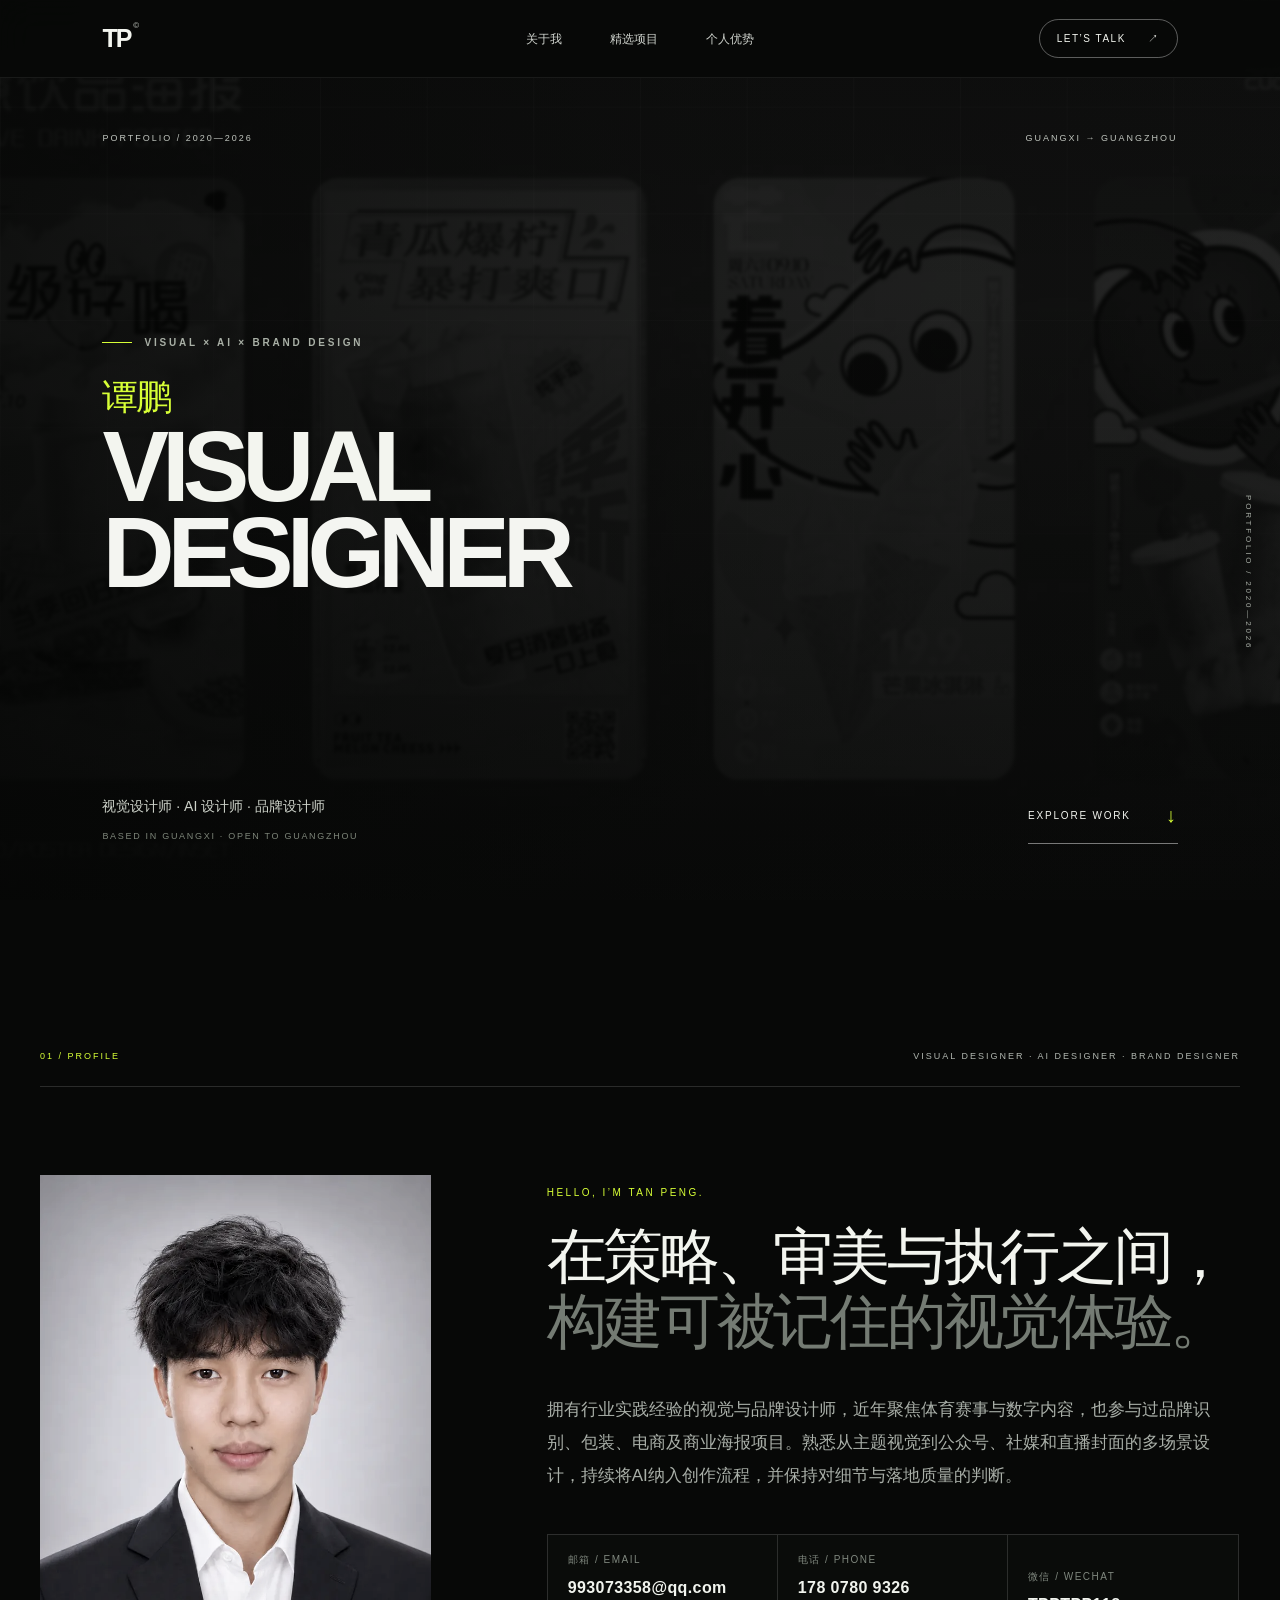
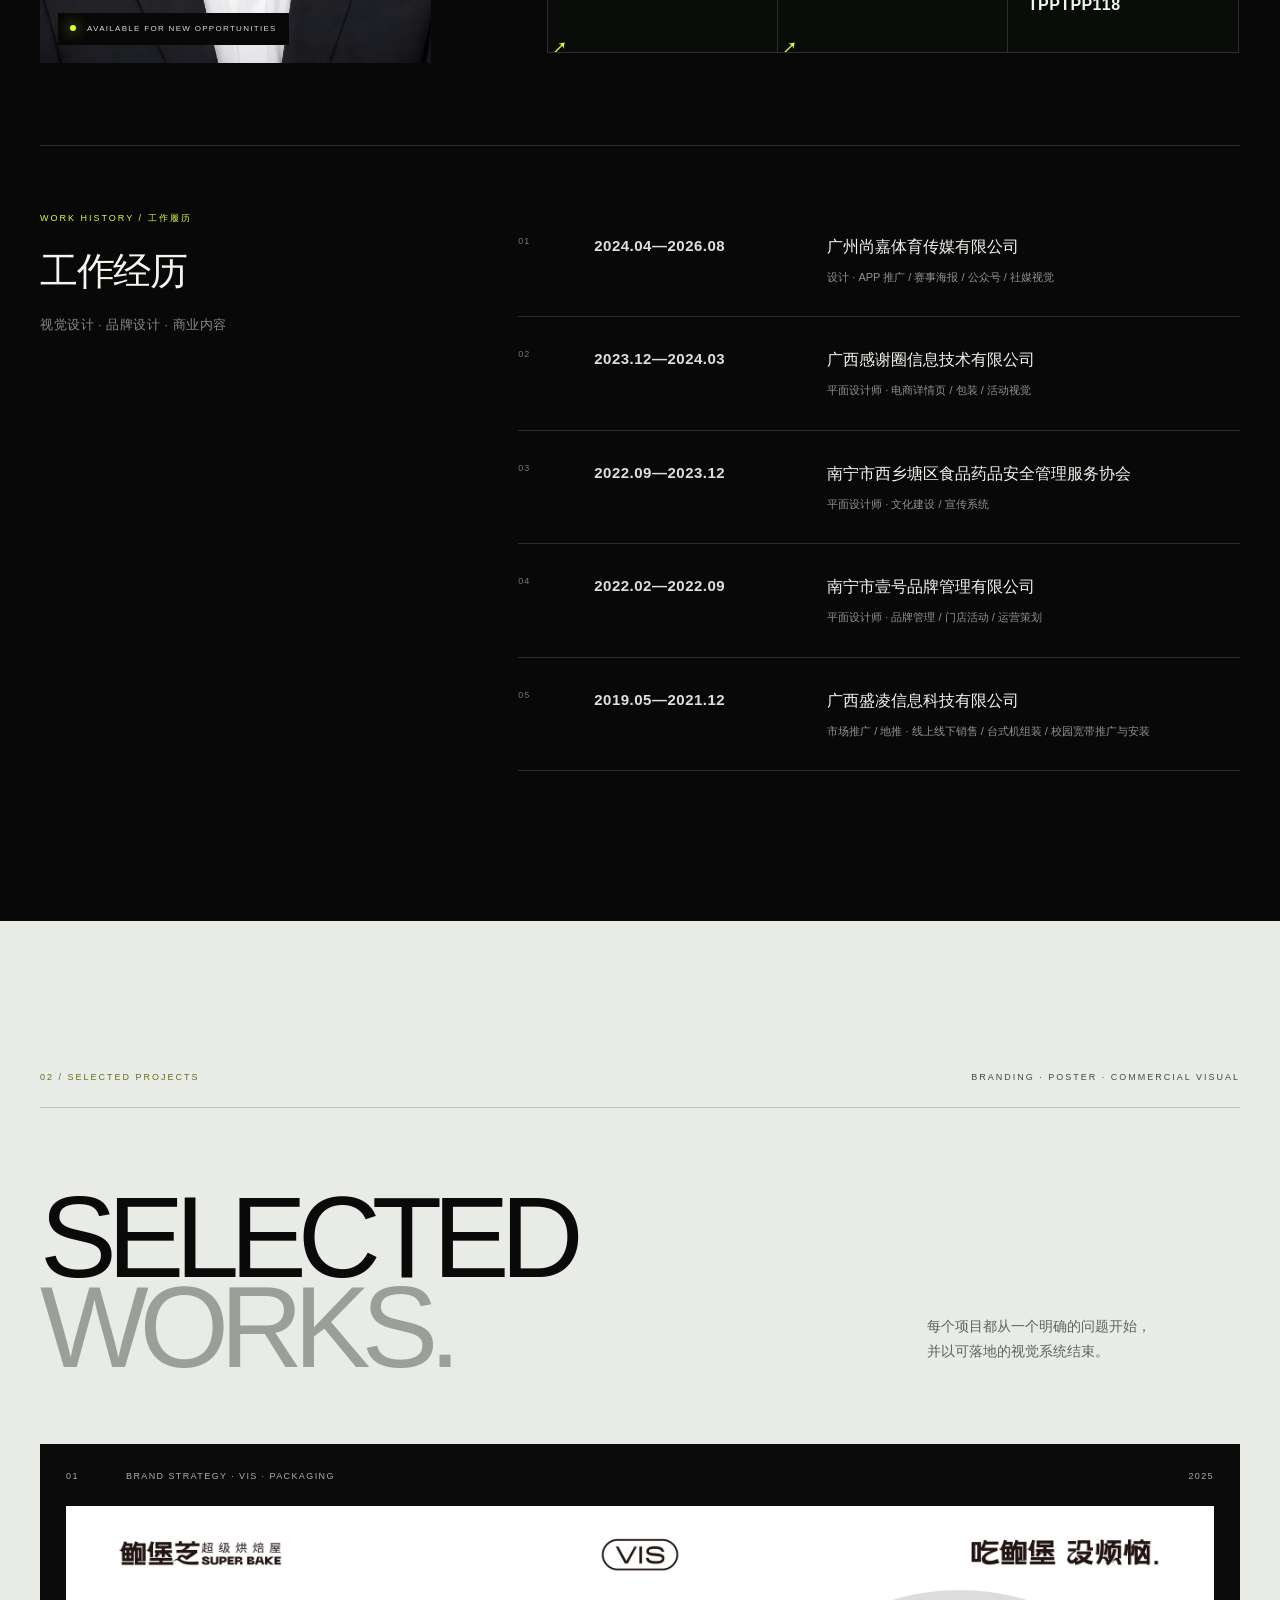
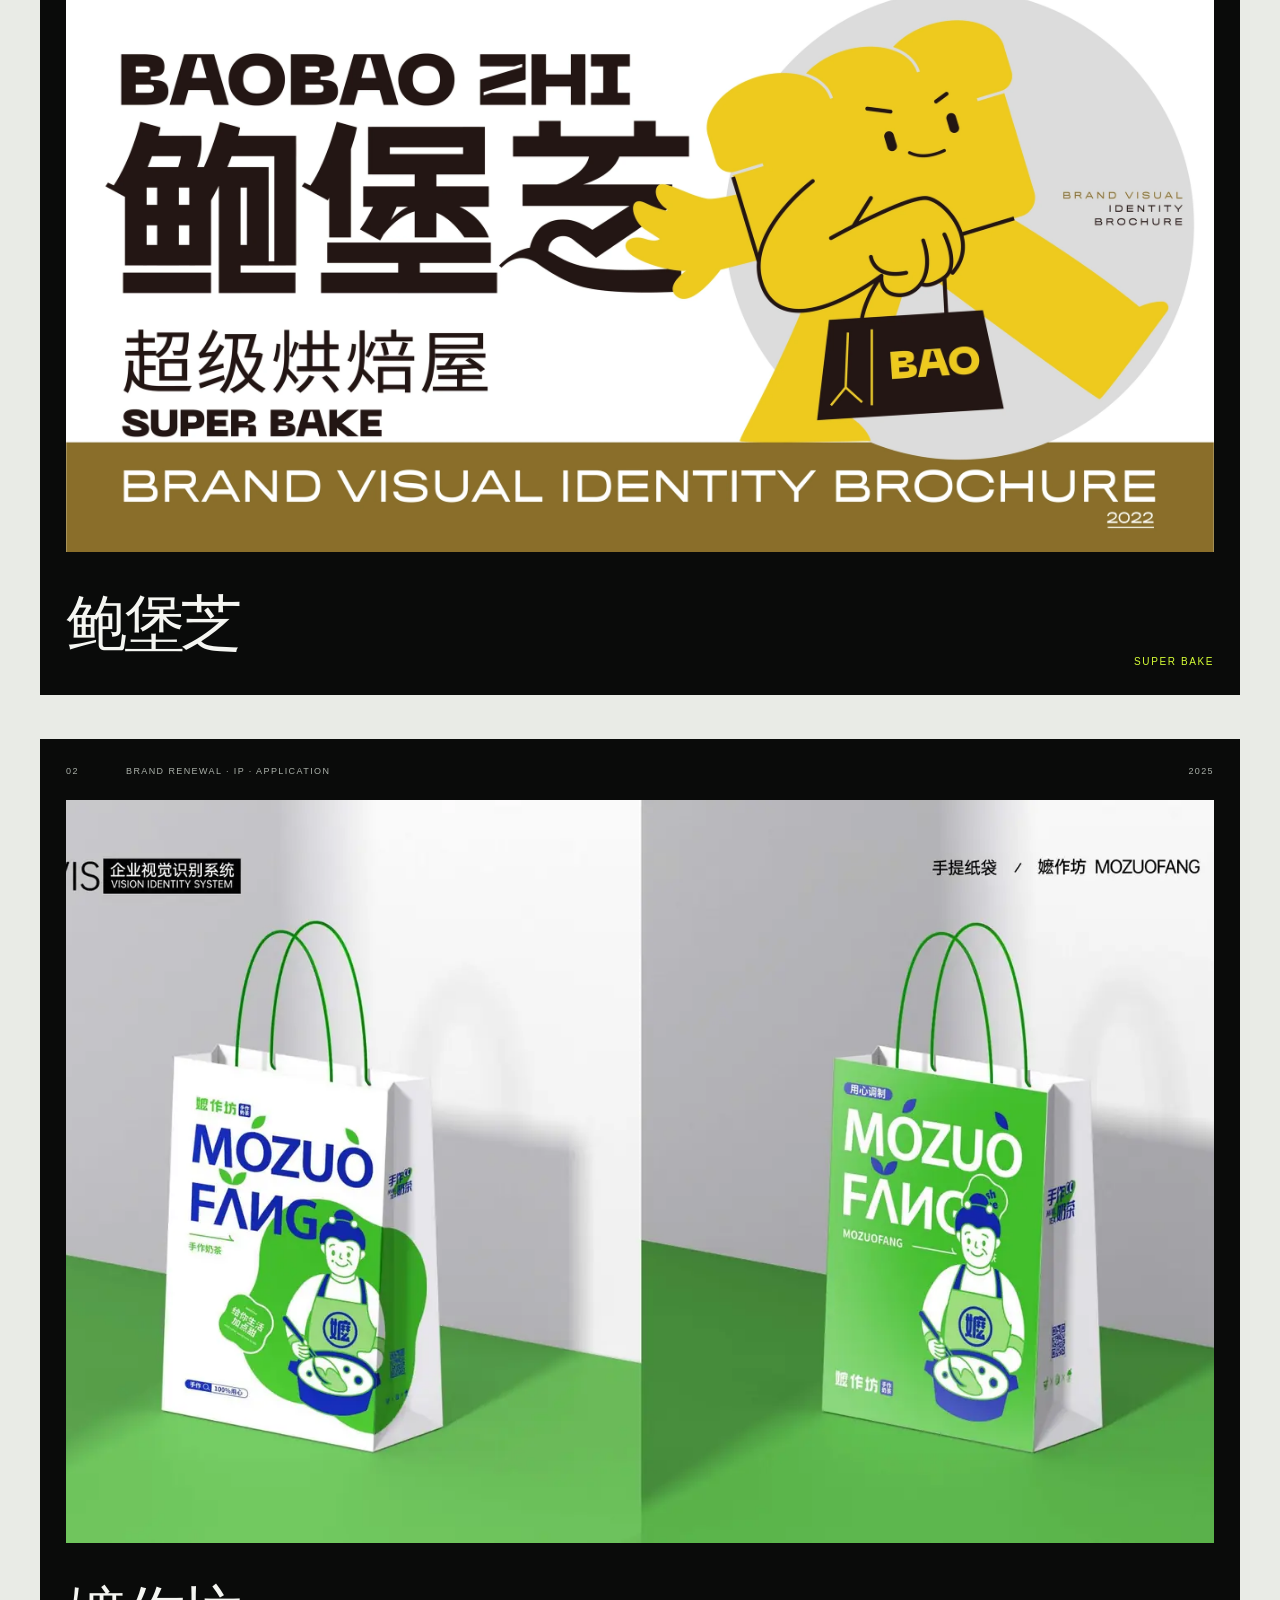
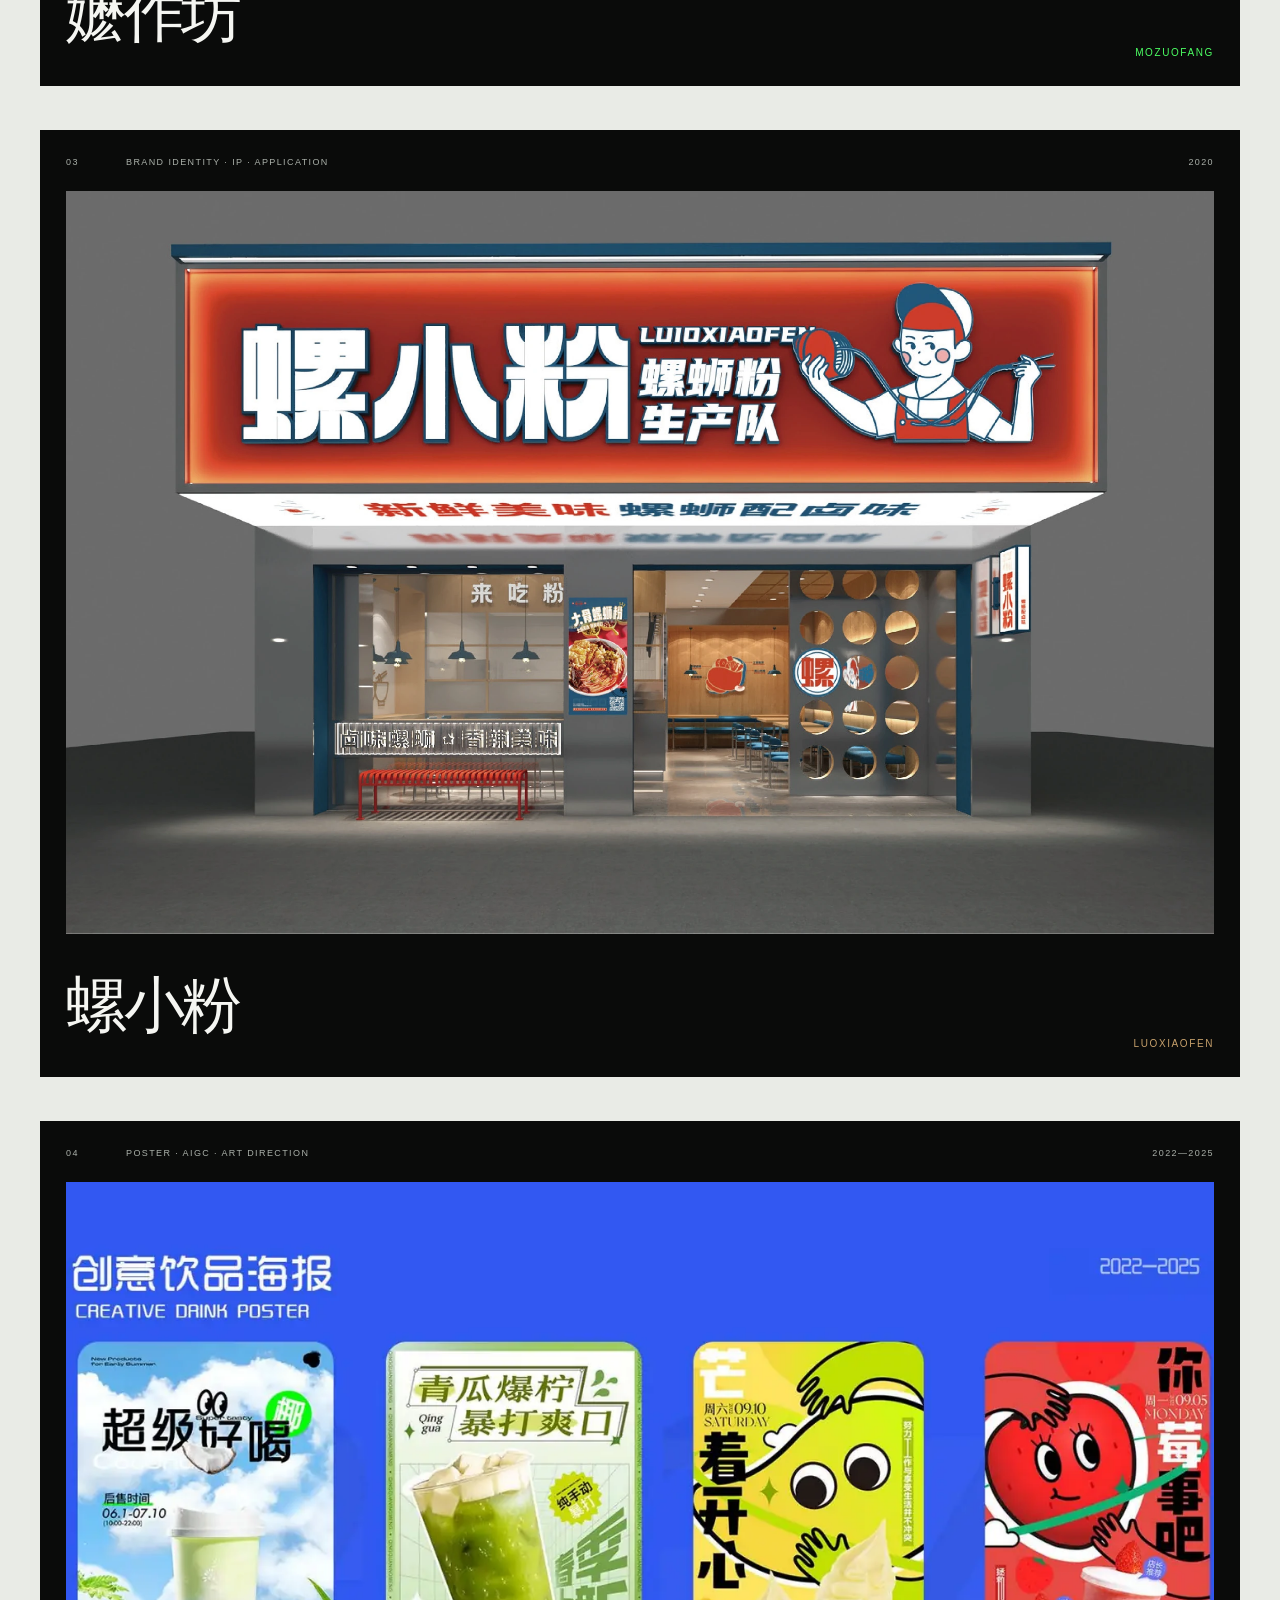
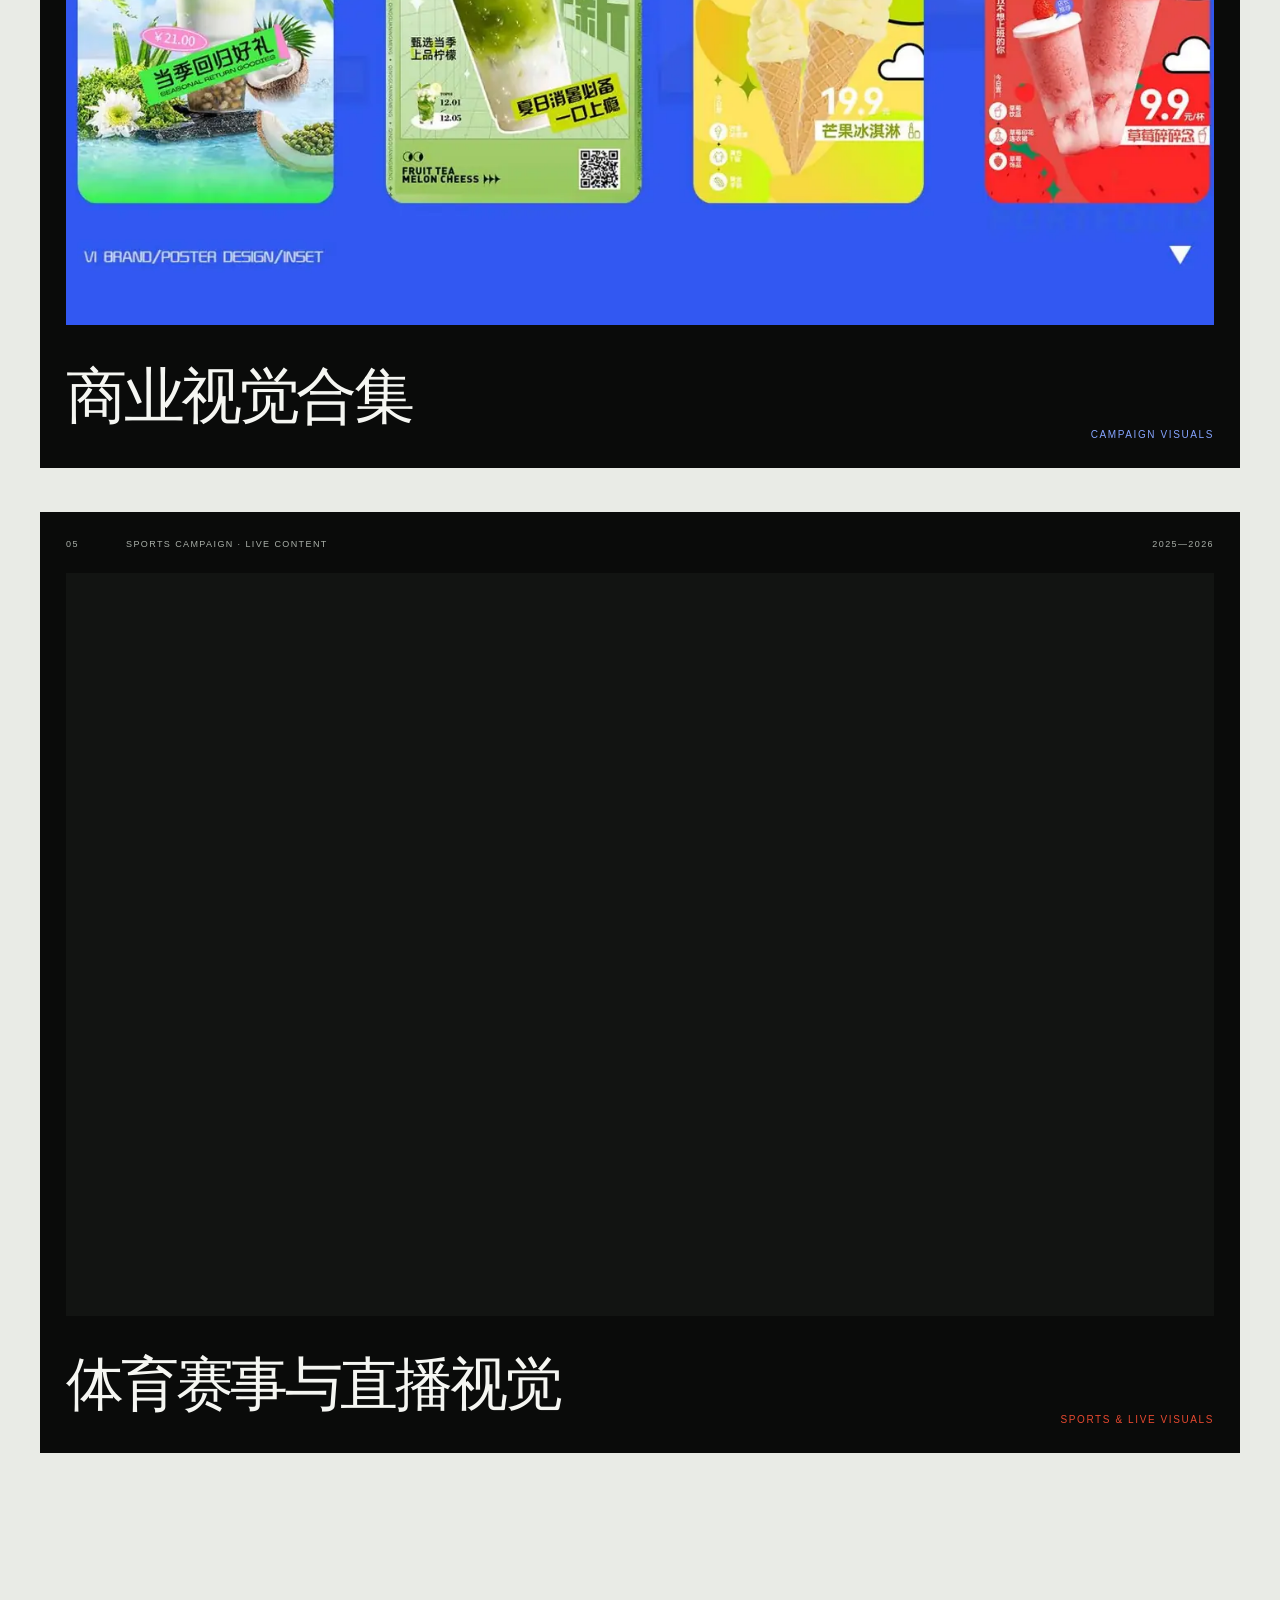
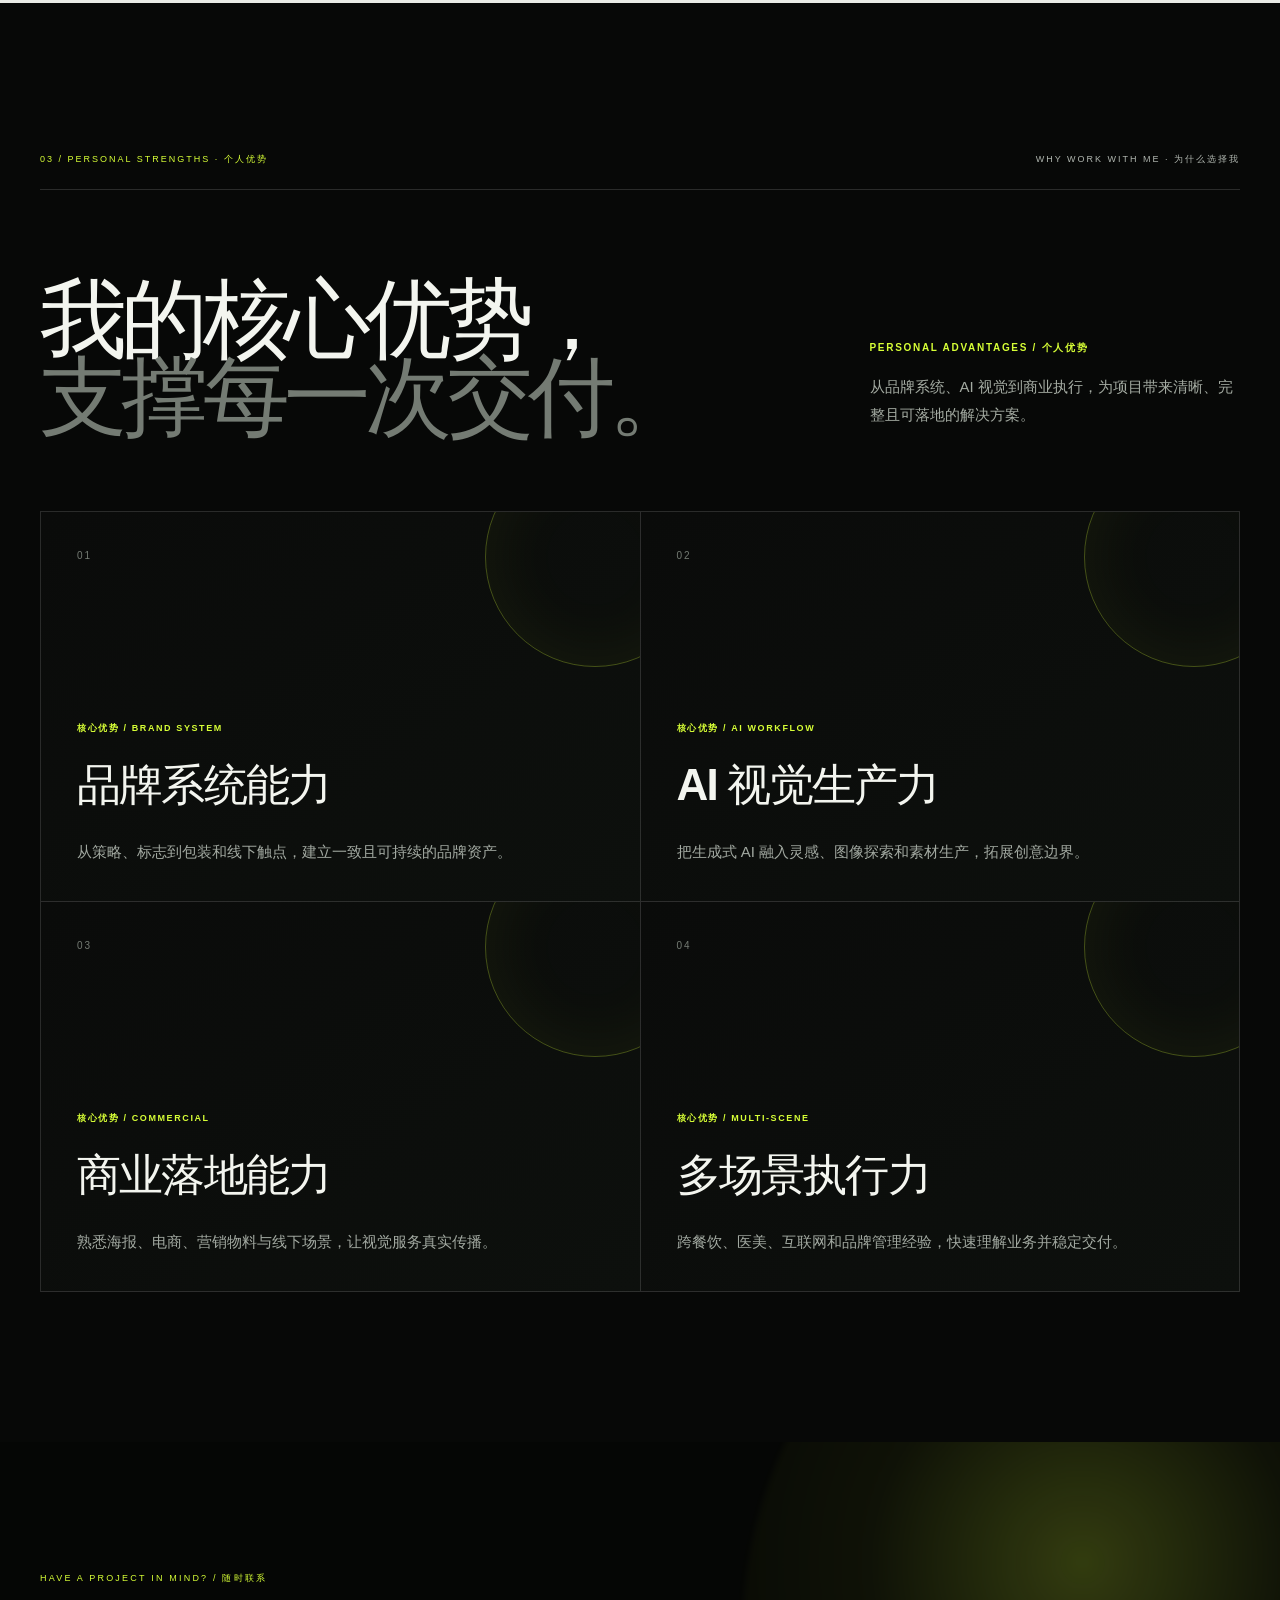
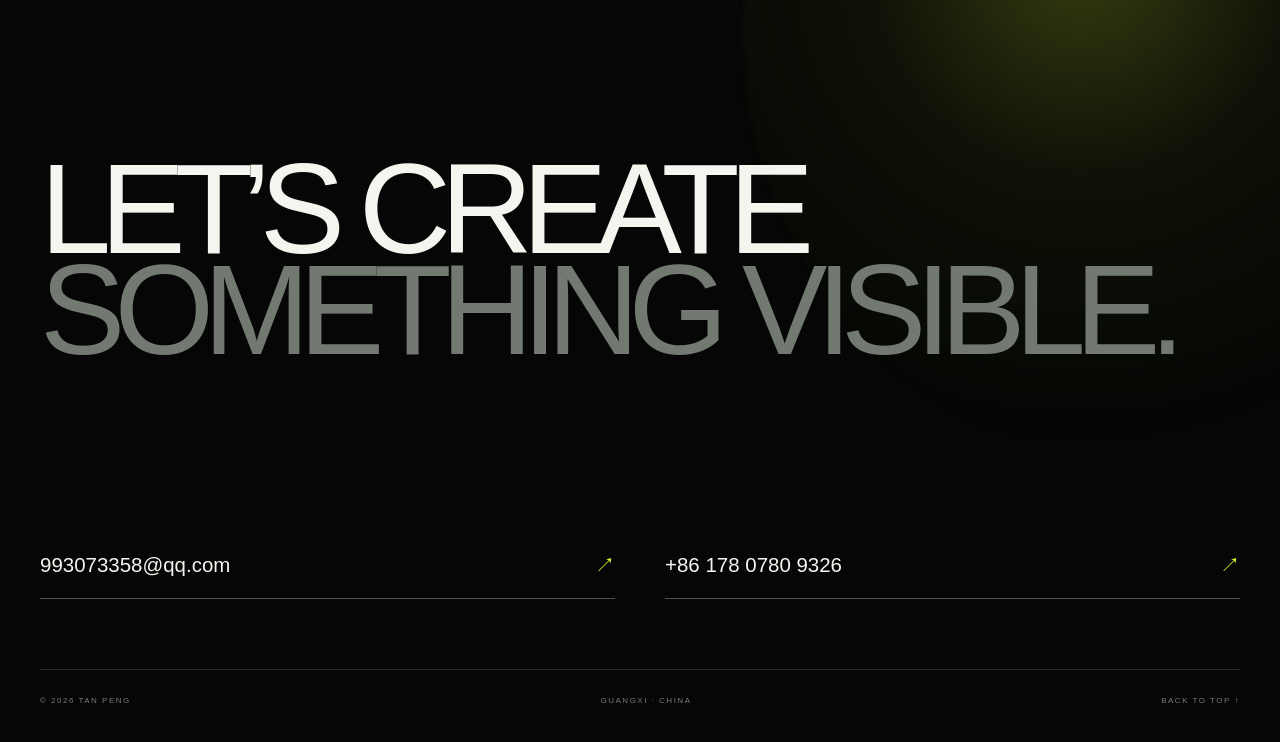
==== commit ce114a7b: "Fix mobile case loading stalls and serve smaller case images" ====
--- a/index.html
+++ b/index.html
@@ -15,16 +15,16 @@
     <link rel="stylesheet" href="./case-controls.css?v=20261014-close1">
     <link rel="stylesheet" href="./case-highlights.css?v=20261014-highlight1">
     <link rel="stylesheet" href="./home-refinement.css?v=20261014-reference-motion1">
-    <link rel="stylesheet" href="./case-media-loader.css?v=20261015-load1">
+    <link rel="stylesheet" href="./case-media-loader.css?v=20261029-load2">
     <link rel="stylesheet" href="./hero-playback.css?v=20261015-wx1">
     <script type="module" src="./hero-playback.js?v=20261015-wx1"></script>
-    <script type="module" src="./case-media-loader.js?v=20261029-cover1"></script>
+    <script type="module" src="./case-media-loader.js?v=20261029-load2"></script>
     <script type="module" src="./home-refinement.js?v=20261014-reference-motion1"></script>
     <script type="module" src="./case-highlights.js?v=20261014-highlight1"></script>
-    <script type="module" src="./sports-case.js?v=20261029-cover1"></script>
-    <script type="module" src="./baobao-case.js?v=20261015-bao5"></script>
-    <script type="module" src="./mozuofang-case.js?v=20261015-load1"></script>
-    <script type="module" src="./luoxiaofen-case.js?v=20261015-load1"></script>
+    <script type="module" src="./sports-case.js?v=20261029-load2"></script>
+    <script type="module" src="./baobao-case.js?v=20261029-load2"></script>
+    <script type="module" src="./mozuofang-case.js?v=20261029-load2"></script>
+    <script type="module" src="./luoxiaofen-case.js?v=20261029-load2"></script>
     <script type="module" src="./resume-update.js?v=20261023-work-history1"></script>
   </head>
   <body><div id="root"></div></body>
--- a/case-media-loader.css
+++ b/case-media-loader.css
@@ -1,4 +1,20 @@
 /* Reserve the real image area while the first response is still arriving. */
+.case-media-host { position: relative; }
+.case-media-retry {
+  position: absolute;
+  z-index: 2;
+  inset: 50% auto auto 50%;
+  transform: translate(-50%, -50%);
+  max-width: 90%;
+  padding: 12px 18px;
+  border: 1px solid #76846b;
+  border-radius: 6px;
+  background: #151a13ee;
+  color: #f3f5ef;
+  font: inherit;
+  font-size: 13px;
+  cursor: pointer;
+}
 .v2-case-hero { position: relative; }
 .v2-case img.case-media-pending {
   background: #151a13;
